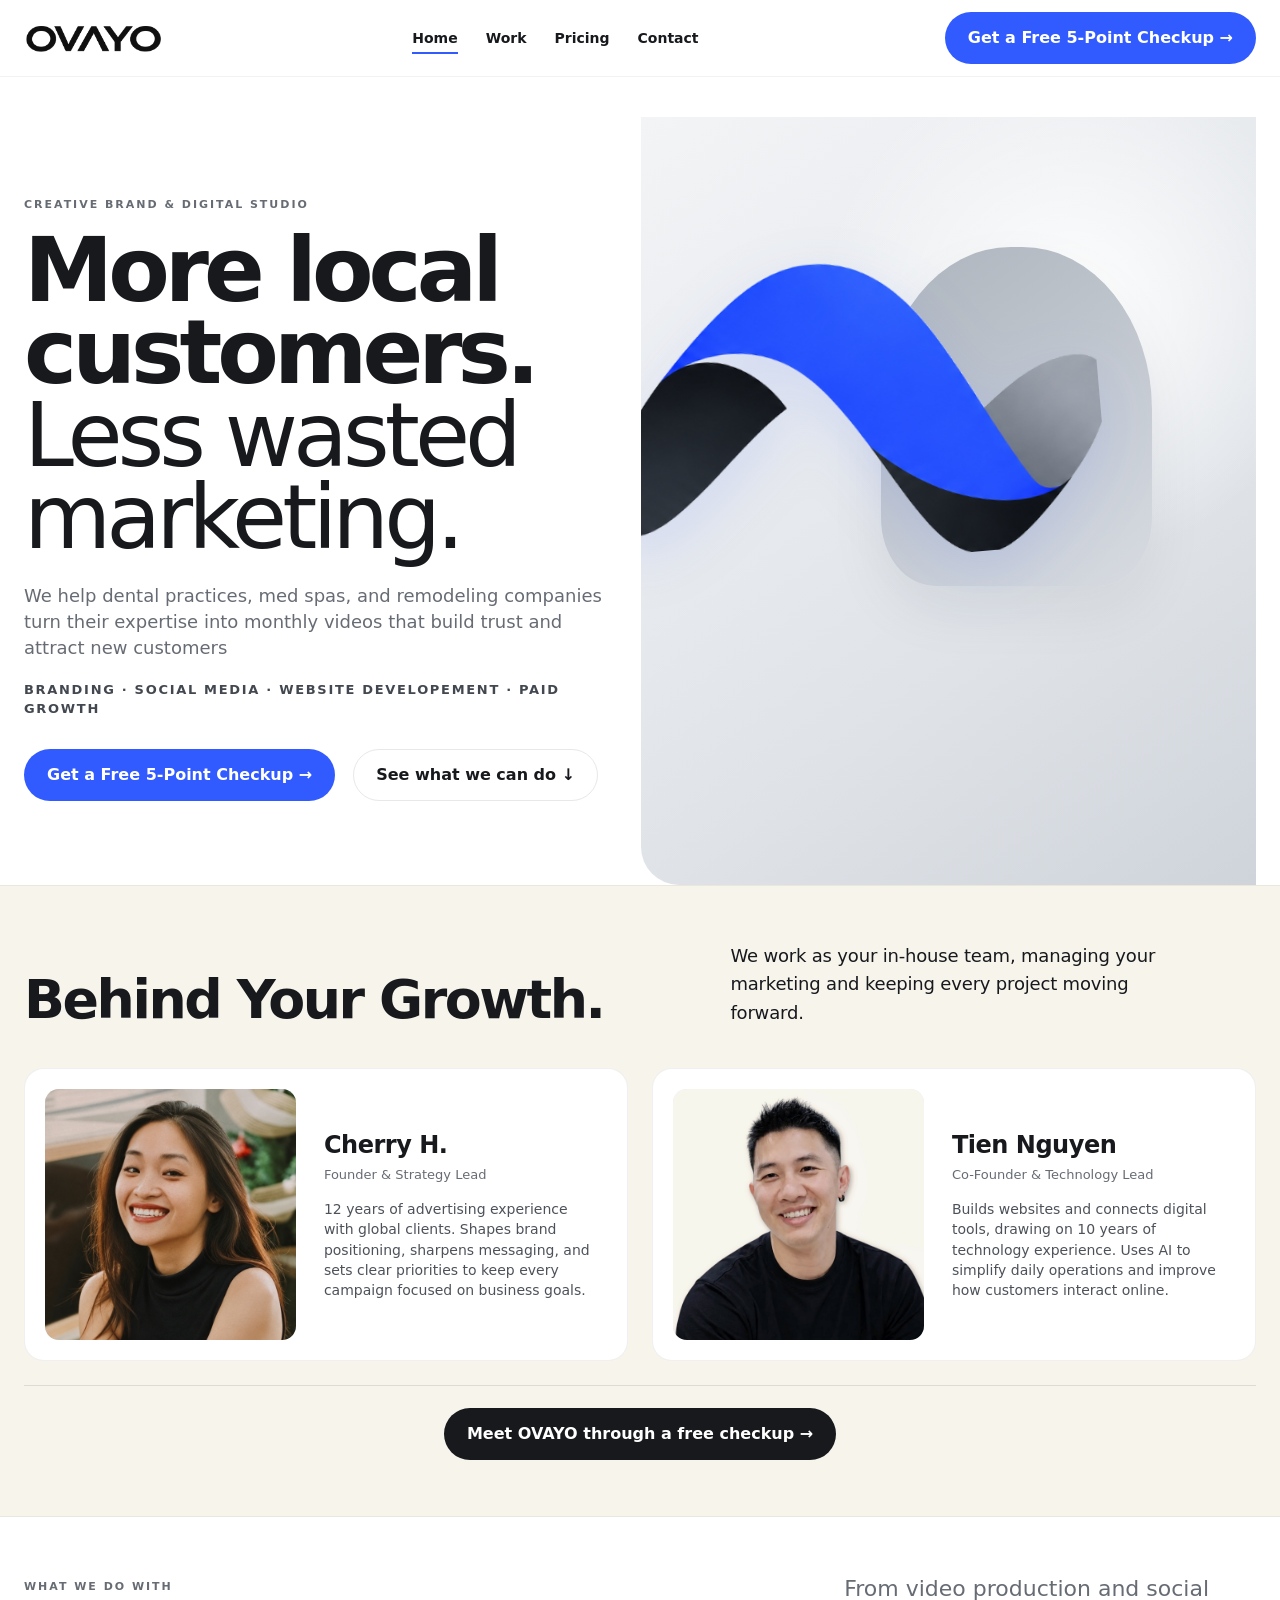
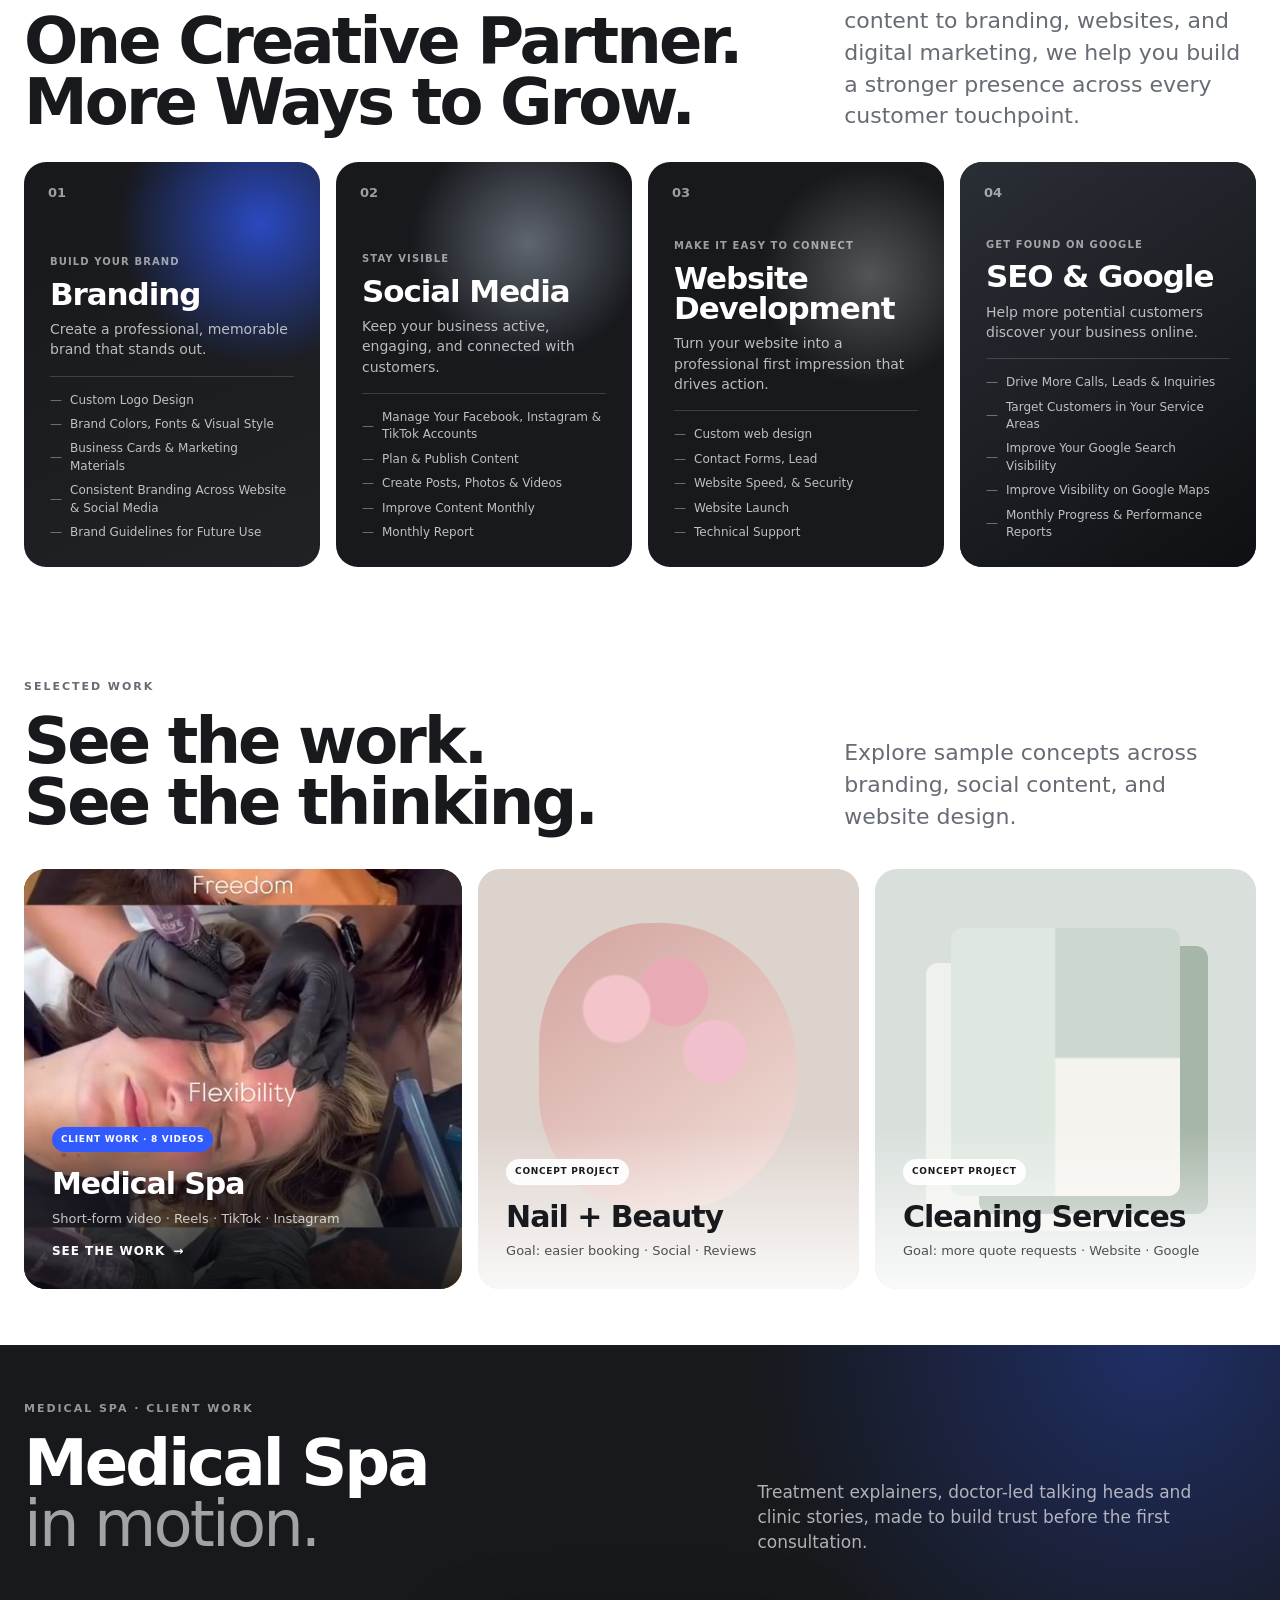
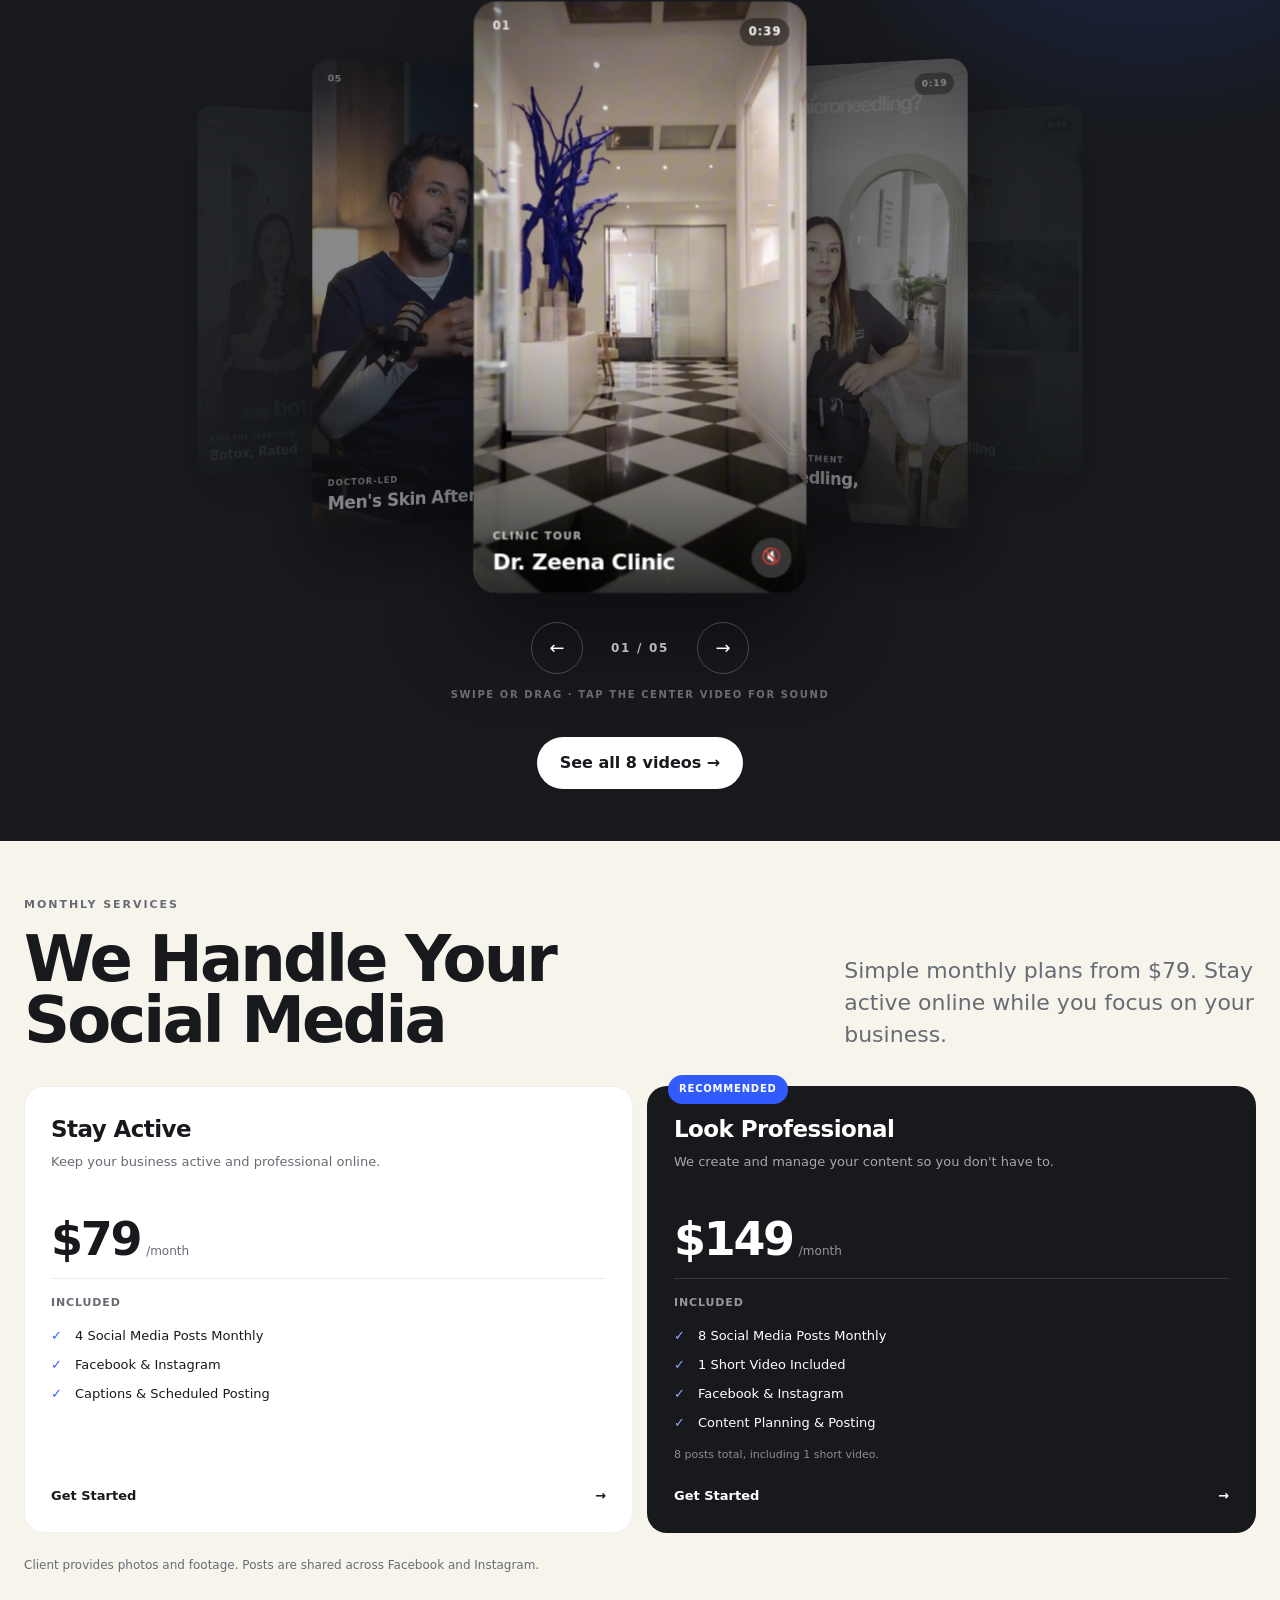
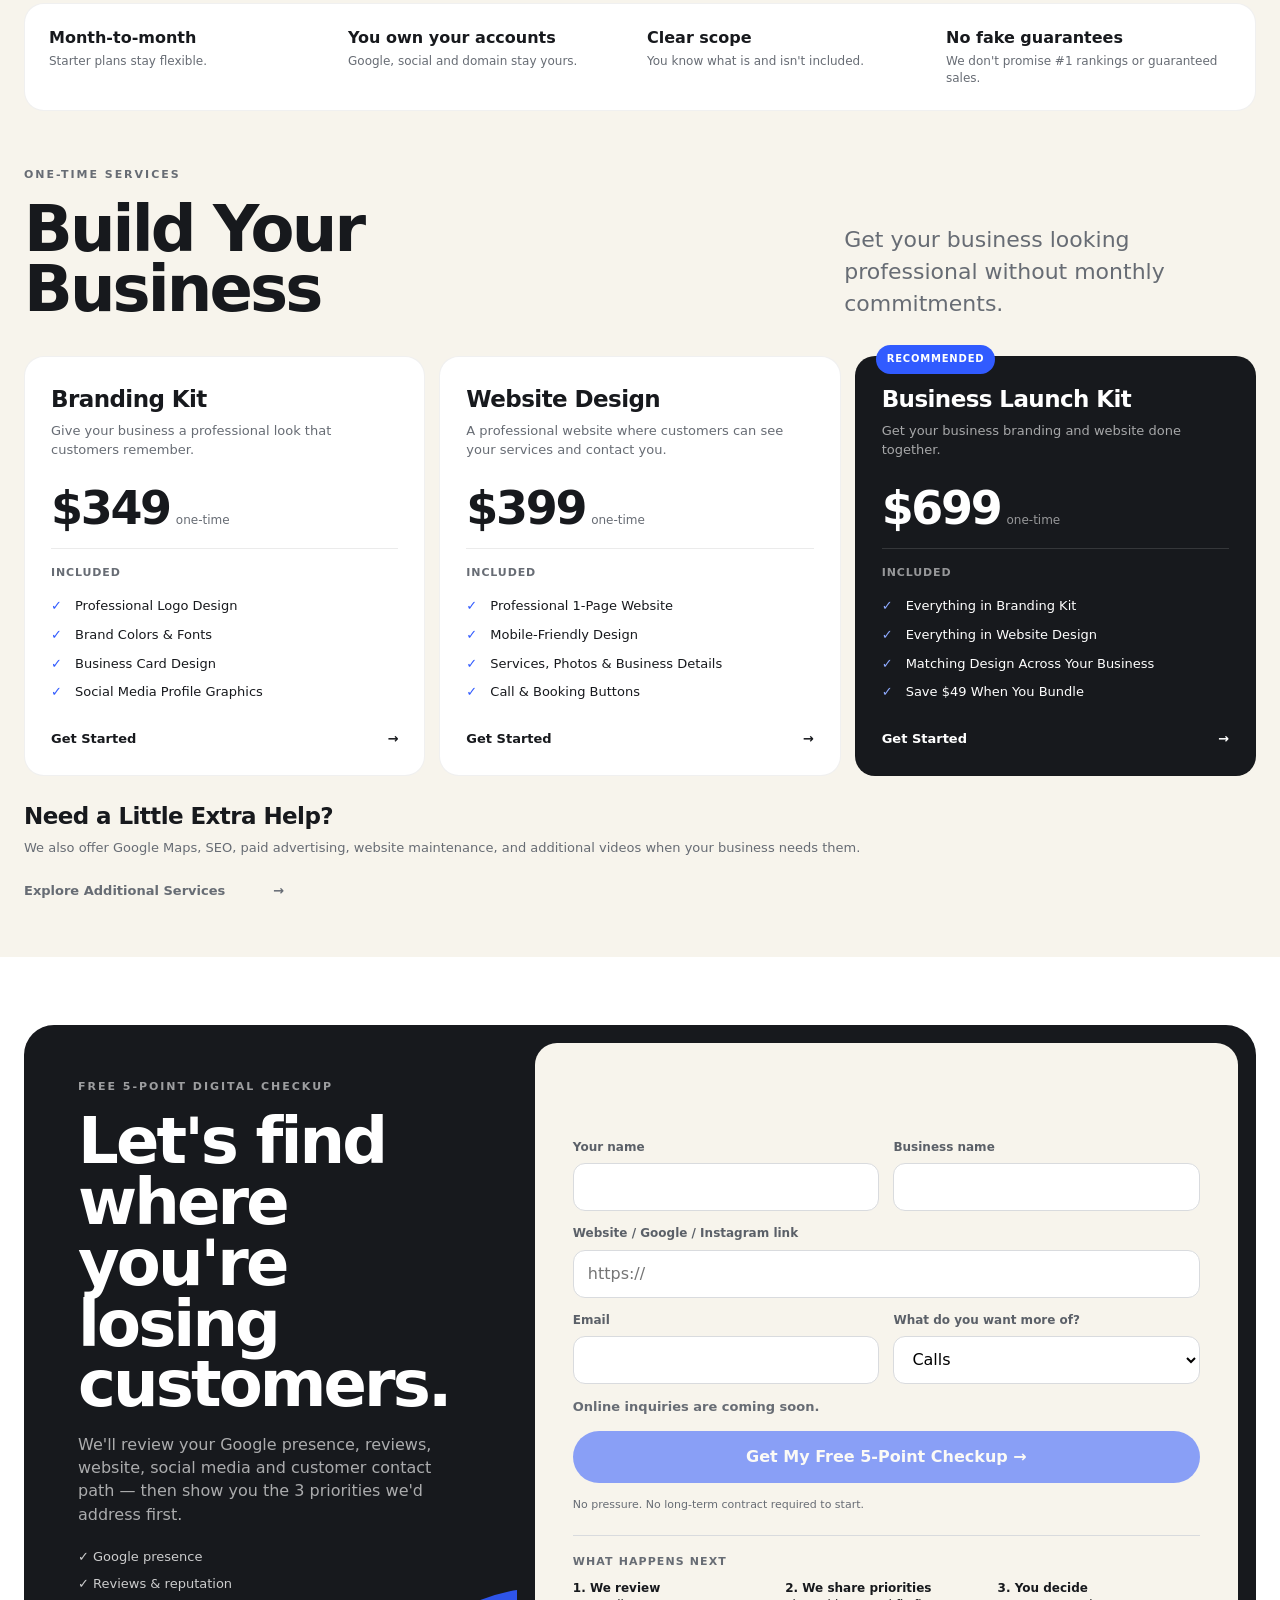
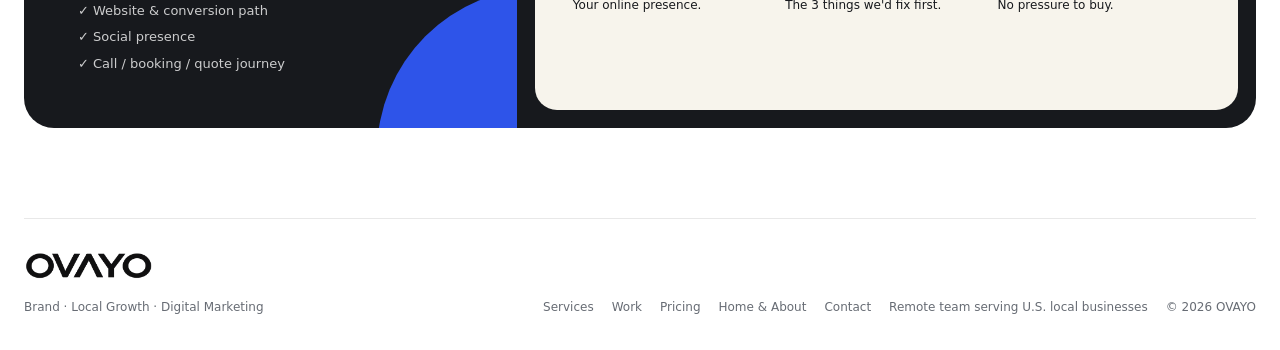
==== index.html @ ab92761c "Add Dr. Zeena Clinic video" ====
<!DOCTYPE html>
<html lang="en">
<head>
  <meta charset="UTF-8" />
  <meta name="viewport" content="width=device-width, initial-scale=1.0" />
  <meta name="description" content="We help dental practices, med spas, and remodeling companies bring their expertise to life through video and social content — supported by branding, websites, and digital marketing that work together." />
  <title>Video Production · Social Content · Branding · Websites</title>
  <link rel="canonical" href="https://ovayostudio.com/" />
  <link rel="stylesheet" href="assets/css/site.css?v=20261124e" />
  <link rel="stylesheet" href="assets/css/medspa-reel.css?v=20261124e" />
  <script src="assets/js/site.js?v=single-page-20261124" defer></script>
  <script src="assets/js/contact.js" defer></script>
  <script src="assets/js/medspa-reel.js?v=20261124e" defer></script>
</head>
<body data-page="home">
  <header class="site-header">
    <div class="container nav">
      <a href="#top" class="brand" aria-label="OVAYO home">
        <img src="assets/brand/ovayo-wordmark.png" alt="OVAYO" />
      </a>

      <nav id="navLinks" class="nav-links">
        <a href="#top" aria-current="page">Home</a>
        <a href="work.html">Work</a>
        <a href="#pricing">Pricing</a>
        <a href="#checkup">Contact</a>
      </nav>

      <a class="btn btn-primary" href="#checkup">Get a Free 5-Point Checkup →</a>

      <button class="menu-btn" id="menuBtn" aria-label="Open menu" aria-expanded="false">
        <span style="font-size:24px;">☰</span>
      </button>
    </div>
  </header>

  <main id="top">
    <section class="hero">
      <div class="container hero-grid">
        <div class="hero-copy">
          <div class="eyebrow">Creative Brand & Digital Studio</div>
          <h1 class="display">
            More local customers.<br>
            <span>Less wasted marketing.</span>
          </h1>

          <p class="hero-sub">
We help dental practices, med spas, and remodeling companies turn their expertise into monthly videos that build trust and attract new customers
          </p>

          <div class="service-line">Branding · Social Media · Website Developement · Paid Growth</div>

          <div class="hero-actions">
            <a class="btn btn-primary" href="#checkup">Get a Free 5-Point Checkup →</a>
            <a class="btn btn-ghost" href="#work">See what we can do ↓</a>
          </div>
        </div>

        <div class="hero-visual">
          <div class="photo-slot">

          </div>
          <img class="hero-ribbon" src="assets/brand/ovayo-ribbon.png" alt="" aria-hidden="true" />
        </div>
      </div>
    </section>

    <section class="section team-highlight" id="team">
      <div class="container">
        <div class="team-intro">
          <div>
            <h2 class="h2">Behind Your Growth.</h2>
          </div>

          <p class="team-statement">
            We work as your in-house team, managing your marketing and keeping every project moving forward.
          </p>
        </div>

        <div class="team-proof">
          <article class="team-card">
            <div class="team-photo team-photo--portrait">
              <img src="assets/team/cherry-h-original.png" alt="Cherry H., founder and strategy lead of OVAYO" width="1254" height="1254" loading="lazy" decoding="async" />
            </div>
            <div class="team-body">
              <div class="team-name">Cherry H.</div>
              <div class="team-role">Founder &amp; Strategy Lead</div>
              <p class="team-value">12 years of advertising experience with global clients. Shapes brand positioning, sharpens messaging, and sets clear priorities to keep every campaign focused on business goals.</p>
            </div>
          </article>

          <article class="team-card">
            <div class="team-photo team-photo--portrait team-photo--tien">
              <img src="assets/team/tien-nguyen-portrait-original.JPG" alt="Tien Nguyen, co-founder and technology lead of OVAYO" width="1216" height="1621" loading="lazy" decoding="async" />
            </div>
            <div class="team-body">
              <div class="team-name">Tien Nguyen</div>
              <div class="team-role">Co-Founder &amp; Technology Lead</div>
              <p class="team-value">Builds websites and connects digital tools, drawing on 10 years of technology experience. Uses AI to simplify daily operations and improve how customers interact online.</p>
            </div>
          </article>

        </div>

        <div class="team-direct">
          <a href="#checkup" class="btn btn-dark">Meet OVAYO through a free checkup →</a>
        </div>
      </div>

</section>

    <section class="section" id="services">
      <div class="container">
        <div class="section-head">
          <div>
            <div class="eyebrow">WHAT WE DO with</div>
            <h2 class="h2">One Creative Partner.<br>More Ways to Grow.</h2>
          </div>
          <p class="lead">
            From video production and social content to branding, websites, and digital marketing, we help you build a stronger presence across every customer touchpoint.
          </p>
        </div>

        <div class="services-grid">
          <article class="service-card">
            <span class="service-number">01</span>
            <div class="service-content">
              <div class="service-kicker">BUILD YOUR BRAND</div>
              <h3>Branding</h3>
              <p>Create a professional, memorable brand that stands out.</p>
              <ul class="service-list">
                <li>Custom Logo Design</li>
                <li>Brand Colors, Fonts & Visual Style</li>
                <li>Business Cards & Marketing Materials</li>
                <li>Consistent Branding Across Website & Social Media</li>
                <li>Brand Guidelines for Future Use</li>
              </ul>
            </div>
          </article>

          <article class="service-card">
            <span class="service-number">02</span>
            <div class="service-content">
              <div class="service-kicker">STAY VISIBLE</div>
              <h3>Social Media</h3>
              <p>Keep your business active, engaging, and connected with customers.</p>
              <ul class="service-list">
                <li>Manage Your Facebook, Instagram & TikTok Accounts</li>
                <li>Plan & Publish Content</li>
                <li>Create Posts, Photos & Videos</li>
                <li>Improve Content Monthly</li>
                <li>Monthly Report</li>
              </ul>
            </div>
          </article>

          <article class="service-card">
            <span class="service-number">03</span>
            <div class="service-content">
              <div class="service-kicker">MAKE IT EASY TO CONNECT</div>
              <h3>Website Development</h3>
              <p>Turn your website into a professional first impression that drives action.</p>
              <ul class="service-list">
                <li>Custom web design</li>
                <li>Contact Forms, Lead</li>
                <li>Website Speed, & Security </li>
                <li>Website Launch</li>
                <li>Technical Support</li>
              </ul>
            </div>
          </article>

          <article class="service-card">
            <span class="service-number">04</span>
            <div class="service-content">
              <div class="service-kicker">GET FOUND ON GOOGLE</div>
              <h3>SEO &amp; Google</h3>
              <p>Help more potential customers discover your business online.</p>
              <ul class="service-list">
                <li>Drive More Calls, Leads & Inquiries</li>
                <li>Target Customers in Your Service Areas</li>
                <li>Improve Your Google Search Visibility</li>
                <li>Improve Visibility on Google Maps</li>
                <li>Monthly Progress & Performance Reports</li>
              </ul>
            </div>
          </article>
        </div>
      </div>
    </section>

    <section class="section" id="work">
      <div class="container">
        <div class="section-head">
          <div>
            <div class="eyebrow">Selected work</div>
            <h2 class="h2">See the work.<br>See the thinking.</h2>
          </div>
          <p class="lead">
            Explore sample concepts across branding, social content, and website design.
          </p>
        </div>

        <div class="work-grid">
          <article class="work-card work-card--video">
            <div class="work-art">
              <video muted loop playsinline preload="none" poster="assets/video/medspa/ash-course-snapshot.jpg" data-src="assets/video/medspa/ash-course-snapshot.mp4" data-autoplay aria-hidden="true"></video>
            </div>
            <div class="work-overlay">
              <span class="concept">Client work · 8 videos</span>
              <div class="work-title">Medical Spa</div>
              <div class="work-meta">Short-form video · Reels · TikTok · Instagram</div>
              <div class="work-cta">See the work <span aria-hidden="true">→</span></div>
            </div>
            <a class="work-card-link" href="work.html#medical-spa" aria-label="See the Medical Spa video work"></a>
          </article>

          <article class="work-card">
            <div class="work-art"></div>
            <div class="work-overlay">
              <span class="concept">Concept project</span>
              <div class="work-title">Nail + Beauty</div>
              <div class="work-meta">Goal: easier booking · Social · Reviews</div>
            </div>
            <a class="work-card-link" href="work.html#concepts" aria-label="See concept projects"></a>
          </article>

          <article class="work-card">
            <div class="work-art"></div>
            <div class="work-overlay">
              <span class="concept">Concept project</span>
              <div class="work-title">Cleaning Services</div>
              <div class="work-meta">Goal: more quote requests · Website · Google</div>
            </div>
            <a class="work-card-link" href="work.html#concepts" aria-label="See concept projects"></a>
          </article>
        </div>
      </div>
    </section>

    <section class="reel" id="medspa-reel" aria-labelledby="medspa-reel-heading">
      <div class="container">
        <div class="reel-head">
          <div>
            <div class="eyebrow">Medical Spa · Client work</div>
            <h2 class="h2" id="medspa-reel-heading">Medical Spa<span>in motion.</span></h2>
          </div>
          <p>Treatment explainers, doctor-led talking heads and clinic stories, made to build trust before the first consultation.</p>
        </div>
        <div class="carousel3d" tabindex="0" role="region" aria-roledescription="carousel" aria-label="Medical Spa video highlights">
          <div class="c3d-stage">
            <article class="c3d-card" aria-roledescription="slide" aria-label="1 of 5: Dr. Zeena Clinic">
              <video muted loop playsinline preload="none" poster="assets/video/medspa/dr-zeena-clinic.jpg" data-src="assets/video/medspa/dr-zeena-clinic.mp4"></video>
              <span class="c3d-num">01</span>
              <span class="c3d-time">0:39</span>
              <div class="c3d-meta">
                <div class="c3d-kicker">Clinic tour</div>
                <div class="c3d-title">Dr. Zeena Clinic</div>
              </div>
              <button class="c3d-sound" type="button" aria-label="Turn sound on" tabindex="-1">🔇</button>
              <span class="c3d-shade" aria-hidden="true"></span>
            </article>
            <article class="c3d-card" aria-roledescription="slide" aria-label="2 of 5: Microneedling, Rated">
              <video muted loop playsinline preload="none" poster="assets/video/medspa/derma-clinic-1.jpg" data-src="assets/video/medspa/derma-clinic-1.mp4"></video>
              <span class="c3d-num">02</span>
              <span class="c3d-time">0:19</span>
              <div class="c3d-meta">
                <div class="c3d-kicker">Rate the treatment</div>
                <div class="c3d-title">Microneedling, Rated</div>
              </div>
              <button class="c3d-sound" type="button" aria-label="Turn sound on" tabindex="-1">🔇</button>
              <span class="c3d-shade" aria-hidden="true"></span>
            </article>
            <article class="c3d-card" aria-roledescription="slide" aria-label="3 of 5: Microneedling">
              <video muted loop playsinline preload="none" poster="assets/video/medspa/newhall-microneedling.jpg" data-src="assets/video/medspa/newhall-microneedling.mp4"></video>
              <span class="c3d-num">03</span>
              <span class="c3d-time">0:30</span>
              <div class="c3d-meta">
                <div class="c3d-kicker">Clinic promo</div>
                <div class="c3d-title">Microneedling</div>
              </div>
              <button class="c3d-sound" type="button" aria-label="Turn sound on" tabindex="-1">🔇</button>
              <span class="c3d-shade" aria-hidden="true"></span>
            </article>
            <article class="c3d-card" aria-roledescription="slide" aria-label="4 of 5: Botox, Rated">
              <video muted loop playsinline preload="none" poster="assets/video/medspa/derma-clinic-rate-out-of-10.jpg" data-src="assets/video/medspa/derma-clinic-rate-out-of-10.mp4"></video>
              <span class="c3d-num">04</span>
              <span class="c3d-time">0:10</span>
              <div class="c3d-meta">
                <div class="c3d-kicker">Rate the treatment</div>
                <div class="c3d-title">Botox, Rated</div>
              </div>
              <button class="c3d-sound" type="button" aria-label="Turn sound on" tabindex="-1">🔇</button>
              <span class="c3d-shade" aria-hidden="true"></span>
            </article>
            <article class="c3d-card" aria-roledescription="slide" aria-label="5 of 5: Men&#x27;s Skin After 30">
              <video muted loop playsinline preload="none" poster="assets/video/medspa/bik-asian-man-over-30.jpg" data-src="assets/video/medspa/bik-asian-man-over-30.mp4"></video>
              <span class="c3d-num">05</span>
              <span class="c3d-time">1:16</span>
              <div class="c3d-meta">
                <div class="c3d-kicker">Doctor-led</div>
                <div class="c3d-title">Men&#x27;s Skin After 30</div>
              </div>
              <button class="c3d-sound" type="button" aria-label="Turn sound on" tabindex="-1">🔇</button>
              <span class="c3d-shade" aria-hidden="true"></span>
            </article>
          </div>
          <div class="c3d-controls">
            <button class="c3d-btn c3d-prev" type="button" aria-label="Previous video">←</button>
            <span class="c3d-count" aria-live="polite">01 / 05</span>
            <button class="c3d-btn c3d-next" type="button" aria-label="Next video">→</button>
          </div>
          <div class="c3d-hint">Swipe or drag · Tap the center video for sound</div>
        </div>
        <div class="reel-foot">
          <a class="btn btn-light" href="work.html#medical-spa">See all 8 videos →</a>
        </div>
      </div>
    </section>

    <section class="section pricing" id="pricing" aria-labelledby="pricing-heading">
      <div class="container">
        <div class="section-head">
          <div>
            <div class="eyebrow">Monthly services</div>
            <h2 class="h2" id="pricing-heading">We Handle Your<br>Social Media</h2>
          </div>
          <p class="lead">Simple monthly plans from $79. Stay active online while you focus on your business.</p>
        </div>
        <div class="pricing-grid pricing-grid--social">
          <article class="price-card">

            <div class="package-name">Stay Active</div>
            <div class="package-outcome">Keep your business active and professional online.</div>
            <div class="price"><strong>$79</strong><small>/month</small></div>
            <div class="best-for">Included</div>
            <ul class="package-list">
              <li>4 Social Media Posts Monthly</li>
              <li>Facebook &amp; Instagram</li>
              <li>Captions &amp; Scheduled Posting</li>
            </ul>

            <a class="package-link" href="#checkup">Get Started <span aria-hidden="true">→</span></a>
          </article>
          <article class="price-card featured">
            <span class="badge">RECOMMENDED</span>
            <div class="package-name">Look Professional</div>
            <div class="package-outcome">We create and manage your content so you don&#x27;t have to.</div>
            <div class="price"><strong>$149</strong><small>/month</small></div>
            <div class="best-for">Included</div>
            <ul class="package-list">
              <li>8 Social Media Posts Monthly</li>
              <li>1 Short Video Included</li>
              <li>Facebook &amp; Instagram</li>
              <li>Content Planning &amp; Posting</li>
            </ul>
            <p class="package-note">8 posts total, including 1 short video.</p>
            <a class="package-link" href="#checkup">Get Started <span aria-hidden="true">→</span></a>
          </article>
        </div>
        <p class="pricing-footnote">Client provides photos and footage. Posts are shared across Facebook and Instagram.</p>
        <div class="trust-strip">
          <div><strong>Month-to-month</strong><span>Starter plans stay flexible.</span></div>
          <div><strong>You own your accounts</strong><span>Google, social and domain stay yours.</span></div>
          <div><strong>Clear scope</strong><span>You know what is and isn't included.</span></div>
          <div><strong>No fake guarantees</strong><span>We don't promise #1 rankings or guaranteed sales.</span></div>
        </div>
      </div>
    </section>

    <section class="section pricing" id="one-time-pricing" aria-labelledby="one-time-pricing-heading">
      <div class="container">
        <div class="section-head">
          <div>
            <div class="eyebrow">One-time services</div>
            <h2 class="h2" id="one-time-pricing-heading">Build Your<br>Business</h2>
          </div>
          <p class="lead">Get your business looking professional without monthly commitments.</p>
        </div>
        <div class="pricing-grid pricing-grid--projects">
          <article class="price-card">

            <div class="package-name">Branding Kit</div>
            <div class="package-outcome">Give your business a professional look that customers remember.</div>
            <div class="price"><strong>$349</strong><small>one-time</small></div>
            <div class="best-for">Included</div>
            <ul class="package-list">
              <li>Professional Logo Design</li>
              <li>Brand Colors &amp; Fonts</li>
              <li>Business Card Design</li>
              <li>Social Media Profile Graphics</li>
            </ul>

            <a class="package-link" href="#checkup">Get Started <span aria-hidden="true">→</span></a>
          </article>
          <article class="price-card">

            <div class="package-name">Website Design</div>
            <div class="package-outcome">A professional website where customers can see your services and contact you.</div>
            <div class="price"><strong>$399</strong><small>one-time</small></div>
            <div class="best-for">Included</div>
            <ul class="package-list">
              <li>Professional 1-Page Website</li>
              <li>Mobile-Friendly Design</li>
              <li>Services, Photos &amp; Business Details</li>
              <li>Call &amp; Booking Buttons</li>
            </ul>

            <a class="package-link" href="#checkup">Get Started <span aria-hidden="true">→</span></a>
          </article>
          <article class="price-card featured">
            <span class="badge">RECOMMENDED</span>
            <div class="package-name">Business Launch Kit</div>
            <div class="package-outcome">Get your business branding and website done together.</div>
            <div class="price"><strong>$699</strong><small>one-time</small></div>
            <div class="best-for">Included</div>
            <ul class="package-list">
              <li>Everything in Branding Kit</li>
              <li>Everything in Website Design</li>
              <li>Matching Design Across Your Business</li>
              <li>Save $49 When You Bundle</li>
            </ul>

            <a class="package-link" href="#checkup">Get Started <span aria-hidden="true">→</span></a>
          </article>
        </div>
        <div class="pricing-footnote" id="additional-services">
          <h3 class="package-name">Need a Little Extra Help?</h3>
          <p class="package-outcome">We also offer Google Maps, SEO, paid advertising, website maintenance, and additional videos when your business needs them.</p>
          <a class="package-link" href="#services">Explore Additional Services <span aria-hidden="true">→</span></a>
        </div>
      </div>
    </section>


    <section class="section-tight" id="checkup">
      <div class="checkup">
        <div class="checkup-copy">
          <div class="eyebrow" style="color:rgba(255,255,255,.58);">Free 5-point digital checkup</div>
          <h2 class="h2">Let's find where you're losing customers.</h2>
          <p>
            We'll review your Google presence, reviews, website, social media and customer contact path — then show you the 3 priorities we'd address first.
          </p>

          <div style="display:grid;gap:8px;margin-top:22px;font-size:13px;color:rgba(255,255,255,.78);">
            <span>✓ Google presence</span>
            <span>✓ Reviews & reputation</span>
            <span>✓ Website & conversion path</span>
            <span>✓ Social presence</span>
            <span>✓ Call / booking / quote journey</span>
          </div>
        </div>

        <div class="checkup-form-wrap">
          <form class="lead-form" id="leadForm" data-endpoint="" aria-describedby="formStatus">
            <div class="field">
              <label for="name">Your name</label>
              <input id="name" name="name" autocomplete="name" required />
            </div>

            <div class="field">
              <label for="business">Business name</label>
              <input id="business" name="business" required />
            </div>

            <div class="field full">
              <label for="link">Website / Google / Instagram link</label>
              <input id="link" name="link" type="url" placeholder="https://" required />
            </div>

            <div class="field">
              <label for="email">Email</label>
              <input id="email" name="email" type="email" autocomplete="email" required />
            </div>

            <div class="field">
              <label for="goal">What do you want more of?</label>
              <select id="goal" name="goal">
                <option>Calls</option>
                <option>Bookings</option>
                <option>Walk-ins</option>
                <option>Quote requests</option>
                <option>Not sure</option>
              </select>
            </div>

            <p class="form-status is-notice" id="formStatus" role="status" aria-live="polite">Online inquiries are coming soon.</p>

            <div class="field full">
              <button class="btn btn-primary" type="submit" disabled style="justify-content:center;">
                Get My Free 5-Point Checkup →
              </button>
            </div>

            <p class="form-note">No pressure. No long-term contract required to start.</p>

            <div style="grid-column:1/-1;margin-top:8px;padding-top:18px;border-top:1px solid #D9DBDE;">
              <div style="font-size:11px;font-weight:800;letter-spacing:.1em;text-transform:uppercase;color:#676C74;margin-bottom:10px;">What happens next</div>
              <div style="display:grid;grid-template-columns:repeat(3,1fr);gap:10px;font-size:12px;">
                <div><strong>1. We review</strong><br><span class="muted">Your online presence.</span></div>
                <div><strong>2. We share priorities</strong><br><span class="muted">The 3 things we'd fix first.</span></div>
                <div><strong>3. You decide</strong><br><span class="muted">No pressure to buy.</span></div>
              </div>
            </div>

          </form>
        </div>
      </div>
    </section>
  </main>

  <footer>
    <div class="container footer-grid">
      <div>
        <img src="assets/brand/ovayo-wordmark.png" alt="OVAYO" class="footer-brand" />
        <p class="footer-small">Brand · Local Growth · Digital Marketing</p>
      </div>

      <div class="footer-links">
        <a href="#services">Services</a>
        <a href="work.html">Work</a>
        <a href="#pricing">Pricing</a>
        <a href="#team">Home &amp; About</a>
        <a href="#checkup">Contact</a>
        <span>Remote team serving U.S. local businesses</span>
        <span>© 2026 OVAYO</span>
      </div>
    </div>
  </footer>
</body>
</html>
---- assets/css/site.css ----
:root {
      --ink: #17191D;
      --blue: #315BFF;
      --gray: #8C95A3;
      --offwhite: #F7F4EC;
      --white: #FFFFFF;
      --muted: #676C74;
      --line: #E8E8E8;
      --soft: #F4F5F7;
      --radius: 22px;
      --container: 1240px;
      --shadow: 0 16px 50px rgba(23,25,29,.08);
    }

    * {
      box-sizing: border-box;
      margin: 0;
      padding: 0;
    }

    html {
      scroll-behavior: smooth;
    }

    body {
      font-family: Inter, ui-sans-serif, system-ui, -apple-system, BlinkMacSystemFont, "Segoe UI", sans-serif;
      color: var(--ink);
      background: var(--white);
      line-height: 1.45;
      -webkit-font-smoothing: antialiased;
    }

    img {
      max-width: 100%;
      display: block;
    }

    a {
      text-decoration: none;
      color: inherit;
    }

    button, input, select {
      font: inherit;
    }

    .container {
      width: min(calc(100% - 48px), var(--container));
      margin: 0 auto;
    }

    .section {
      padding: 56px 0;
    }

    .section-tight {
      padding: 36px 0;
    }

    .eyebrow {
      font-size: 11px;
      font-weight: 800;
      letter-spacing: .18em;
      text-transform: uppercase;
      color: var(--muted);
      margin-bottom: 16px;
    }

    .display {
      font-size: clamp(56px, 7vw, 102px);
      line-height: .92;
      letter-spacing: -.055em;
      font-weight: 800;
    }

    .h2 {
      font-size: clamp(38px, 5vw, 68px);
      line-height: .95;
      letter-spacing: -.045em;
      font-weight: 800;
    }

    .h3 {
      font-size: clamp(26px, 3vw, 42px);
      line-height: 1;
      letter-spacing: -.035em;
      font-weight: 760;
    }

    .lead {
      font-size: clamp(18px, 2vw, 22px);
      color: var(--muted);
      max-width: 670px;
    }

    .btn {
      display: inline-flex;
      align-items: center;
      gap: 12px;
      min-height: 52px;
      padding: 0 22px;
      border-radius: 999px;
      font-weight: 760;
      border: 1px solid transparent;
      cursor: pointer;
      transition: transform .2s ease, background .2s ease;
    }

    .btn:hover {
      transform: translateY(-2px);
    }

    .btn-primary {
      background: var(--blue);
      color: var(--white);
    }

    .btn-dark {
      background: var(--ink);
      color: var(--white);
    }

    .btn-ghost {
      border-color: var(--line);
      background: var(--white);
    }

    /* HEADER */
    .site-header {
      position: sticky;
      top: 0;
      z-index: 50;
      background: rgba(255,255,255,.92);
      backdrop-filter: blur(14px);
      border-bottom: 1px solid rgba(0,0,0,.05);
    }

    .nav {
      height: 76px;
      display: flex;
      align-items: center;
      justify-content: space-between;
      gap: 28px;
    }

    .brand {
      width: 142px;
      flex: 0 0 auto;
    }

    .nav-links {
      display: flex;
      align-items: center;
      gap: 28px;
      font-size: 14px;
      font-weight: 650;
    }

    .nav-links a {
      position: relative;
    }

    .nav-links a::after {
      content: "";
      position: absolute;
      left: 0;
      right: 100%;
      bottom: -6px;
      height: 2px;
      background: var(--blue);
      transition: right .2s ease;
    }

    .nav-links a:hover::after {
      right: 0;
    }

    .menu-btn {
      display: none;
      background: none;
      border: 0;
      width: 42px;
      height: 42px;
      cursor: pointer;
    }

    /* HERO */
    .hero {
      padding: 40px 0 0;
      overflow: hidden;
    }

    .hero-grid {
      min-height: 690px;
      display: grid;
      grid-template-columns: 1fr 1.05fr;
      gap: 32px;
      align-items: stretch;
    }

    .hero-copy {
      padding: 80px 0 84px;
      display: flex;
      flex-direction: column;
      justify-content: center;
      position: relative;
      z-index: 2;
    }

    .hero-copy .display span {
      font-weight: 430;
    }

    .hero-sub {
      font-size: 18px;
      color: var(--muted);
      max-width: 610px;
      margin-top: 24px;
    }

    .service-line {
      margin-top: 20px;
      font-size: 13px;
      text-transform: uppercase;
      letter-spacing: .13em;
      font-weight: 760;
      color: #434850;
    }

    .hero-actions {
      display: flex;
      gap: 18px;
      margin-top: 30px;
      flex-wrap: wrap;
    }

    .hero-visual {
      position: relative;
      min-height: 690px;
      border-radius: 0 0 0 38px;
      overflow: hidden;
      background:
        radial-gradient(circle at 70% 25%, rgba(255,255,255,.98), transparent 35%),
        linear-gradient(145deg, #f3f4f6, #dfe3e8 65%, #cfd4da);
    }

    .hero-ribbon {
      position: absolute;
      width: 88%;
      left: -10%;
      top: 16%;
      transform: rotate(-5deg);
      z-index: 2;
      filter: drop-shadow(0 20px 30px rgba(49,91,255,.13));
    }

    .photo-slot {
      position: absolute;
      inset: 0;
      display: flex;
      align-items: flex-end;
      justify-content: center;
      padding: 34px;
      color: var(--muted);
      font-weight: 650;
      text-align: center;
    }

    .photo-slot::before {
      content: "";
      position: absolute;
      width: 44%;
      aspect-ratio: 1 / 1.25;
      top: 17%;
      right: 17%;
      border-radius: 48% 48% 20% 20%;
      background: linear-gradient(145deg, #adb4bd, #d7dbe1);
      box-shadow: 0 25px 60px rgba(0,0,0,.06);
    }

    .photo-slot span {
      position: relative;
      z-index: 3;
      background: rgba(255,255,255,.86);
      border: 1px solid rgba(0,0,0,.06);
      border-radius: 999px;
      padding: 10px 14px;
      font-size: 12px;
    }

    /* TEAM - ENHANCED */
    .team-highlight {
      background: var(--offwhite);
      border-top: 1px solid #ebe7df;
      border-bottom: 1px solid #ebe7df;
    }

    .team-intro {
      display: grid;
      grid-template-columns: 1.1fr .9fr;
      gap: 64px;
      align-items: end;
      margin-bottom: 40px;
    }

    .team-statement {
      font-size: 18px;
      line-height: 1.6;
      letter-spacing: -.01em;
      font-weight: 450;
      max-width: 460px;
    }

    .team-intro .h2 {
      font-size: clamp(38px, 4.2vw, 56px);
      line-height: 1.02;
    }

    .team-proof {
      display: grid;
      grid-template-columns: repeat(2, minmax(0, 1fr));
      gap: 24px;
    }

    .team-card {
      display: grid;
      grid-template-columns: minmax(0, .9fr) minmax(0, 1.1fr);
      align-items: center;
      background: var(--white);
      border-radius: 20px;
      overflow: hidden;
      border: 1px solid rgba(0,0,0,.06);
      min-width: 0;
    }

    .team-photo {
      aspect-ratio: 1;
      width: calc(100% - 20px);
      max-width: 320px;
      margin: 20px 0 20px 20px;
      border-radius: 14px;
      overflow: hidden;
      justify-self: center;
      background:
        radial-gradient(circle at 50% 35%, #eceff3 0 20%, transparent 21%),
        linear-gradient(145deg, #e8eaed, #ccd2d9);
      display: flex;
      align-items: center;
      justify-content: center;
      color: #777d85;
      font-size: 12px;
      font-weight: 700;
      text-align: center;
      padding: 18px;
    }

    .team-photo--portrait {
      padding: 0;
      background: #e8eaed;
    }

    .team-photo--portrait img {
      width: 100%;
      height: 100%;
      object-fit: contain;
      object-position: center;
    }

    .team-photo--tien img {
      object-fit: cover;
      object-position: center 75%;
    }

    .team-body {
      padding: 32px 28px;
    }

    .team-name {
      font-size: 24px;
      font-weight: 800;
      letter-spacing: -.02em;
    }

    .team-role {
      font-size: 13px;
      color: var(--muted);
      margin-top: 3px;
    }

    .team-value {
      margin-top: 14px;
      font-size: 14px;
      color: #4d525a;
    }

    .team-direct {
      margin-top: 24px;
      border-top: 1px solid #dedbd3;
      padding-top: 22px;
      display: flex;
      justify-content: center;
      gap: 24px;
      align-items: center;
      font-weight: 720;
    }

    /* SERVICES */
    .section-head {
      display: grid;
      grid-template-columns: 1.2fr .65fr;
      gap: 60px;
      align-items: end;
      margin-bottom: 30px;
    }

    .services-grid {
      display: grid;
      grid-template-columns: repeat(4, 1fr);
      gap: 16px;
    }

    .service-card {
      min-height: 405px;
      border-radius: var(--radius);
      padding: 66px 26px 26px;
      position: relative;
      overflow: hidden;
      background: var(--ink);
      color: var(--white);
      display: flex;
      flex-direction: column;
      justify-content: flex-end;
      transition: transform .25s ease;
    }

    .service-card:hover {
      transform: translateY(-4px);
    }

    .service-card::before {
      content: "";
      position: absolute;
      inset: 0;
      background:
        radial-gradient(circle at 80% 15%, rgba(49,91,255,.72), transparent 34%),
        linear-gradient(155deg, transparent 10%, rgba(255,255,255,.04));
    }

    .service-card:nth-child(2)::before {
      background: radial-gradient(circle at 65% 20%, rgba(140,149,163,.62), transparent 31%);
    }

    .service-card:nth-child(3)::before {
      background: radial-gradient(circle at 75% 28%, rgba(255,255,255,.26), transparent 30%);
    }

    .service-card:nth-child(4)::before {
      background: linear-gradient(145deg, #2a2e35, #0e1013);
    }

    .service-number {
      position: absolute;
      top: 22px;
      left: 24px;
      font-size: 13px;
      font-weight: 800;
      color: rgba(255,255,255,.58);
    }

    .service-content {
      position: relative;
      z-index: 2;
    }

    .service-card h3 {
      font-size: 31px;
      line-height: .98;
      letter-spacing: -.035em;
    }

    .service-card p {
      color: rgba(255,255,255,.7);
      margin-top: 10px;
      font-size: 14px;
      max-width: 250px;
    }

    /* PRICING - ENHANCED */
    .pricing {
      background: var(--offwhite);
    }

    .pricing + .pricing {
      padding-top: 0;
    }

    #one-time-pricing {
      scroll-margin-top: 100px;
    }

    .pricing-grid {
      display: grid;
      grid-template-columns: repeat(4, 1fr);
      gap: 14px;
      margin-top: 36px;
      align-items: stretch;
    }

    .pricing-grid--social {
      grid-template-columns: repeat(2, minmax(0, 1fr));
    }

    .pricing-grid--projects {
      grid-template-columns: repeat(3, minmax(0, 1fr));
    }

    .price-card {
      background: var(--white);
      border: 1px solid rgba(0,0,0,.06);
      border-radius: 20px;
      padding: 26px;
      min-height: 420px;
      display: flex;
      flex-direction: column;
      position: relative;
    }

    .price-card.featured {
      background: var(--ink);
      color: var(--white);
    }

    .badge {
      position: absolute;
      top: -12px;
      left: 20px;
      background: var(--blue);
      color: var(--white);
      padding: 7px 11px;
      border-radius: 999px;
      font-size: 10px;
      font-weight: 800;
      letter-spacing: .08em;
      text-transform: uppercase;
    }

    .package-name {
      font-size: 23px;
      font-weight: 790;
      letter-spacing: -.025em;
    }

    .package-outcome {
      font-size: 13px;
      color: var(--muted);
      margin-top: 6px;
      min-height: 44px;
    }

    .featured .package-outcome {
      color: rgba(255,255,255,.62);
    }

    .price {
      display: flex;
      align-items: baseline;
      gap: 6px;
      margin-top: 22px;
    }

    .price strong {
      font-size: 46px;
      line-height: .9;
      letter-spacing: -.05em;
    }

    .price small {
      font-size: 12px;
      color: var(--muted);
    }

    .featured .price small {
      color: rgba(255,255,255,.55);
    }

    .best-for {
      margin-top: 18px;
      padding-top: 16px;
      border-top: 1px solid rgba(0,0,0,.08);
      font-size: 11px;
      color: var(--muted);
      text-transform: uppercase;
      letter-spacing: .08em;
      font-weight: 800;
    }

    .featured .best-for {
      border-color: rgba(255,255,255,.13);
      color: rgba(255,255,255,.55);
    }

    .package-list {
      list-style: none;
      display: grid;
      gap: 10px;
      margin-top: 16px;
      font-size: 13px;
    }

    .package-list li {
      display: grid;
      grid-template-columns: 16px 1fr;
      gap: 8px;
      align-items: start;
    }

    .package-list li::before {
      content: "✓";
      color: var(--blue);
      font-weight: 900;
    }

    .featured .package-list li::before {
      color: #8EAAFF;
    }

    .package-note {
      margin-top: 15px;
      font-size: 11px;
      color: var(--muted);
    }

    .featured .package-note {
      color: rgba(255,255,255,.5);
    }

    .package-link {
      margin-top: auto;
      display: flex;
      justify-content: space-between;
      align-items: center;
      padding-top: 24px;
      font-size: 13px;
      font-weight: 760;
    }

    .pricing-footnote {
      margin-top: 24px;
      font-size: 12px;
      color: var(--muted);
    }

    .pricing-footnote .package-name {
      color: var(--ink);
    }

    #additional-services .package-outcome {
      min-height: 0;
    }

    #additional-services .package-link {
      max-width: 260px;
    }


    .service-list {
      list-style: none;
      display: grid;
      gap: 7px;
      margin-top: 16px;
      padding-top: 15px;
      border-top: 1px solid rgba(255,255,255,.16);
      color: rgba(255,255,255,.72);
      font-size: 12px;
    }

    .service-list li {
      display: flex;
      align-items: center;
      gap: 8px;
    }

    .service-list li::before {
      content: "—";
      color: rgba(255,255,255,.42);
    }

    .service-kicker {
      margin-bottom: 9px;
      color: rgba(255,255,255,.58);
      font-size: 10px;
      font-weight: 800;
      letter-spacing: .11em;
      text-transform: uppercase;
    }

    /* WORK */
    .work-grid {
      display: grid;
      grid-template-columns: 1.15fr 1fr 1fr;
      gap: 16px;
      margin-top: 36px;
    }

    .work-card {
      position: relative;
      min-height: 420px;
      border-radius: var(--radius);
      overflow: hidden;
      background: #1c1f23;
      color: var(--white);
      display: flex;
      align-items: flex-end;
    }

    .work-card:nth-child(2) {
      background: #DDD3CD;
      color: var(--ink);
    }

    .work-card:nth-child(3) {
      background: #D9E0DC;
      color: var(--ink);
    }

    .work-art {
      position: absolute;
      inset: 0;
      overflow: hidden;
    }

    .work-art::before,
    .work-art::after {
      content: "";
      position: absolute;
      border-radius: 999px;
    }

    .work-card:nth-child(1) .work-art::before {
      width: 70%;
      height: 28%;
      left: 16%;
      top: 35%;
      background: linear-gradient(180deg, #222, #060708);
      border-radius: 45% 52% 35% 40%;
      box-shadow: inset 0 0 0 2px rgba(255,255,255,.08), 0 25px 45px rgba(0,0,0,.25);
    }

    .work-card:nth-child(1) .work-art::after {
      width: 18%;
      height: 18%;
      left: 57%;
      top: 50%;
      border: 10px solid #111;
      background: #333;
    }

    .work-card:nth-child(2) .work-art::before {
      width: 68%;
      height: 68%;
      left: 16%;
      top: 13%;
      background:
        radial-gradient(circle at 30% 30%, #f3c5cb 0 12%, transparent 13%),
        radial-gradient(circle at 52% 24%, #e8aab4 0 13%, transparent 14%),
        radial-gradient(circle at 68% 45%, #f0c1cc 0 13%, transparent 14%),
        linear-gradient(145deg, #d3a49f, #f2ded8);
      border-radius: 45% 55% 50% 42%;
    }

    .work-card:nth-child(3) .work-art::before {
      width: 60%;
      height: 64%;
      left: 20%;
      top: 14%;
      background:
        linear-gradient(90deg, #dfe8e0 45%, transparent 46%),
        linear-gradient(#ccd7d0 48%, #f5f3ee 49%);
      box-shadow: 28px 18px 0 #a6b6a8, -25px 35px 0 #eff1ec;
      border-radius: 12px;
    }

    .work-overlay {
      position: relative;
      z-index: 2;
      width: 100%;
      padding: 28px;
      background: linear-gradient(180deg, transparent, rgba(0,0,0,.72));
    }

    .work-card:nth-child(2) .work-overlay,
    .work-card:nth-child(3) .work-overlay {
      background: linear-gradient(180deg, transparent, rgba(255,255,255,.84));
    }

    .concept {
      display: inline-flex;
      background: rgba(255,255,255,.92);
      color: var(--ink);
      border-radius: 999px;
      padding: 6px 9px;
      font-size: 9px;
      font-weight: 850;
      letter-spacing: .08em;
      text-transform: uppercase;
      margin-bottom: 10px;
    }

    .work-title {
      font-size: 30px;
      font-weight: 780;
      letter-spacing: -.035em;
    }

    .work-meta {
      font-size: 13px;
      margin-top: 4px;
      opacity: .75;
    }

    /* PROCESS */
    .process-grid {
      display: grid;
      grid-template-columns: repeat(3, 1fr);
      margin-top: 46px;
      border-top: 1px solid var(--line);
      border-bottom: 1px solid var(--line);
    }

    .process-item {
      padding: 32px 30px 38px 0;
      position: relative;
    }

    .process-item + .process-item {
      border-left: 1px solid var(--line);
      padding-left: 30px;
    }

    .process-num {
      font-size: 58px;
      color: #D5D7DA;
      font-weight: 750;
      letter-spacing: -.05em;
    }

    .process-item h3 {
      font-size: 25px;
      margin-top: 18px;
    }

    .process-item p {
      color: var(--muted);
      margin-top: 8px;
      max-width: 300px;
      font-size: 14px;
    }

    /* CHECKUP */
    .checkup {
      margin: 32px auto 0;
      width: min(calc(100% - 48px), var(--container));
      background: var(--ink);
      color: var(--white);
      border-radius: 30px;
      overflow: hidden;
      display: grid;
      grid-template-columns: .8fr 1.2fr;
      min-height: 430px;
    }

    .checkup-copy {
      padding: 54px;
      display: flex;
      flex-direction: column;
      justify-content: center;
      position: relative;
      overflow: hidden;
    }

    .checkup-copy::after {
      content: "";
      position: absolute;
      width: 330px;
      height: 330px;
      right: -190px;
      bottom: -190px;
      background: var(--blue);
      border-radius: 50%;
      opacity: .9;
    }

    .checkup-copy p {
      color: rgba(255,255,255,.64);
      max-width: 430px;
      margin-top: 18px;
    }

    .checkup-form-wrap {
      background: var(--offwhite);
      color: var(--ink);
      padding: 38px;
      margin: 18px;
      border-radius: 22px;
      display: flex;
      align-items: center;
    }

    .lead-form {
      width: 100%;
      display: grid;
      grid-template-columns: 1fr 1fr;
      gap: 14px;
    }

    .field {
      display: grid;
      gap: 7px;
    }

    .field.full {
      grid-column: 1 / -1;
    }

    .field label {
      font-size: 12px;
      font-weight: 720;
      color: #5b6068;
    }

    .field input,
    .field select {
      width: 100%;
      min-height: 48px;
      border-radius: 12px;
      border: 1px solid #D9DBDE;
      background: var(--white);
      padding: 0 14px;
      outline: none;
    }

    .field input:focus,
    .field select:focus {
      border-color: var(--blue);
      box-shadow: 0 0 0 3px rgba(49,91,255,.12);
    }

    .form-note,
    .form-status {
      grid-column: 1 / -1;
      font-size: 11px;
      color: var(--muted);
    }

    .form-status {
      display: none;
      font-size: 13px;
      font-weight: 700;
    }

    /* FOOTER */
    footer {
      padding: 54px 0 34px;
    }

    .footer-grid {
      border-top: 1px solid var(--line);
      padding-top: 28px;
      display: grid;
      grid-template-columns: 1fr auto;
      gap: 20px;
      align-items: end;
    }

    .footer-brand {
      width: 132px;
      margin-bottom: 16px;
    }

    .footer-small {
      color: var(--muted);
      font-size: 12px;
    }

    .footer-links {
      display: flex;
      gap: 18px;
      font-size: 12px;
      color: var(--muted);
      flex-wrap: wrap;
      justify-content: flex-end;
    }

    /* RESPONSIVE */
    @media (max-width: 980px) {
      .nav-links {
        position: fixed;
        inset: 76px 16px auto;
        background: var(--white);
        border: 1px solid var(--line);
        box-shadow: var(--shadow);
        border-radius: 18px;
        padding: 22px;
        flex-direction: column;
        align-items: stretch;
        display: none;
      }

      .nav-links.open { display: flex; }
      .nav .btn { display: none; }
      .menu-btn { display: inline-flex; align-items: center; justify-content: center; }

      .hero-grid,
      .team-intro,
      .section-head,
      .checkup {
        grid-template-columns: 1fr;
      }

      .section-head {
        gap: 24px;
      }

      .hero-copy {
        padding: 70px 0 34px;
      }

      .hero-visual {
        min-height: 540px;
        border-radius: 28px;
      }

      .team-proof {
        grid-template-columns: 1fr;
      }

      .team-intro {
        gap: 24px;
      }

      .team-statement {
        max-width: 600px;
      }

      .services-grid,
      .pricing-grid {
        grid-template-columns: repeat(2, 1fr);
      }

      .work-grid {
        grid-template-columns: 1fr;
      }
    }

    @media (min-width: 681px) and (max-width: 1100px) {
      .services-grid,
      .pricing-grid--projects {
        grid-template-columns: repeat(2, minmax(0, 1fr));
      }

      .pricing-grid--projects .price-card:last-child {
        grid-column: 1 / -1;
        width: calc((100% - 14px) / 2);
        justify-self: center;
      }
    }

    @media (max-width: 680px) {
      .container {
        width: min(calc(100% - 32px), var(--container));
      }

      .section { padding: 44px 0; }
      .section-tight { padding: 30px 0; }
      .display { font-size: clamp(50px, 15vw, 74px); }

      .hero { padding-top: 10px; }
      .hero-copy { padding: 52px 0 28px; }

      .hero-actions {
        flex-direction: column;
        align-items: stretch;
      }

      .hero-actions .btn {
        width: 100%;
        justify-content: center;
      }

      .hero-visual {
        min-height: 420px;
      }

      .team-proof,
      .services-grid,
      .pricing-grid,
      .process-grid {
        grid-template-columns: 1fr;
      }

      .team-direct {
        align-items: flex-start;
        flex-direction: column;
      }

      .team-card {
        grid-template-columns: 1fr;
      }

      .team-photo {
        width: calc(100% - 40px);
        margin: 20px auto 0;
      }

      .team-body {
        padding: 24px;
      }

      .service-card {
        min-height: 360px;
      }

      .price-card {
        min-height: 0;
      }

      .process-item + .process-item {
        border-left: none;
        border-top: 1px solid var(--line);
        padding-left: 0;
      }

      .lead-form {
        grid-template-columns: 1fr;
      }

      .field.full,
      .form-note,
      .form-status {
        grid-column: auto;
      }

      .checkup {
        width: calc(100% - 24px);
        border-radius: 24px;
      }

      .checkup-copy {
        padding: 38px 26px;
      }

      .checkup-form-wrap {
        margin: 10px;
        padding: 22px;
      }

      .footer-grid {
        grid-template-columns: 1fr;
      }

      .footer-links {
        justify-content: flex-start;
      }
    }

@media (max-width: 820px) {
      .section-tight .container > div[style*="repeat(3,1fr)"],
      .section-tight .container > div[style*="repeat(4,1fr)"],
      .container > div[style*="repeat(4,1fr)"] {
        grid-template-columns: 1fr 1fr !important;
      }
    }
    @media (max-width: 560px) {
      .section-tight .container > div[style*="repeat(3,1fr)"],
      .section-tight .container > div[style*="repeat(4,1fr)"],
      .container > div[style*="repeat(4,1fr)"],
      .checkup-form-wrap div[style*="repeat(3,1fr)"] {
        grid-template-columns: 1fr !important;
      }
    }

/* Shared multipage navigation and unavailable-form state. */
.nav-links a[aria-current="page"]::after,
.nav-links a[aria-current="location"]::after { right: 0; }
#additional-services { scroll-margin-top: 100px; }
.btn:disabled { cursor: not-allowed; opacity: .55; transform: none; }
.form-status.is-notice { display: block; color: var(--muted); }
/* Keep the decorative circle behind readable contact copy on narrow screens. */
.checkup-copy > * { position: relative; z-index: 1; }

/* Trust strip (sits under the monthly plans). */
.trust-strip {
  display: grid;
  grid-template-columns: repeat(4, 1fr);
  gap: 14px;
  margin-top: 28px;
  padding: 22px 24px;
  background: var(--white);
  border: 1px solid rgba(0,0,0,.06);
  border-radius: 20px;
}
.trust-strip strong { display: block; font-weight: 800; }
.trust-strip span { display: block; margin-top: 4px; font-size: 12px; color: var(--muted); }
@media (max-width: 820px) { .trust-strip { grid-template-columns: 1fr 1fr; } }
@media (max-width: 560px) { .trust-strip { grid-template-columns: 1fr; } }
---- assets/css/medspa-reel.css ----
/* =========================================================
   OVAYO — Medical Spa video work
   3D depth carousel, work card video, Work page layout
   ========================================================= */

/* ---------- Home: work card with background video ---------- */
.work-card--video {
  background: #0f1012;
  color: var(--white);
  isolation: isolate;
}

.work-card--video .work-art::before,
.work-card--video .work-art::after {
  display: none;
}

.work-card--video .work-art video {
  position: absolute;
  inset: 0;
  width: 100%;
  height: 100%;
  object-fit: cover;
  transform: scale(1.04);
  transition: transform 1.2s cubic-bezier(.2,.7,.2,1);
}

.work-card--video:hover .work-art video {
  transform: scale(1.1);
}

.work-card--video .work-overlay {
  background: linear-gradient(180deg, transparent, rgba(10,11,13,.85));
}

.work-card--video .concept {
  background: var(--blue);
  color: var(--white);
}

.work-card-link {
  position: absolute;
  inset: 0;
  z-index: 3;
  border-radius: inherit;
}

.work-card-link:focus-visible {
  outline: 3px solid var(--blue);
  outline-offset: 3px;
}

.work-cta {
  display: inline-flex;
  align-items: center;
  gap: 8px;
  margin-top: 14px;
  font-size: 12px;
  font-weight: 800;
  letter-spacing: .08em;
  text-transform: uppercase;
}

.work-cta span {
  transition: transform .25s ease;
}

.work-card:hover .work-cta span {
  transform: translateX(4px);
}

/* ---------- Dark video band ---------- */
.reel {
  position: relative;
  overflow: hidden;
  background: var(--ink);
  color: var(--white);
  padding: 56px 0 52px;
  scroll-margin-top: 76px;
}

.reel::before {
  content: "";
  position: absolute;
  width: 70vw;
  height: 70vw;
  right: -25vw;
  top: -35vw;
  border-radius: 50%;
  background: radial-gradient(circle, rgba(49,91,255,.32), transparent 62%);
  pointer-events: none;
}

.reel .eyebrow {
  color: rgba(255,255,255,.55);
}

.reel-head {
  position: relative;
  display: grid;
  grid-template-columns: 1.1fr .8fr;
  gap: 48px;
  align-items: end;
}

.reel-head .h2 span {
  display: block;
  font-weight: 430;
  color: rgba(255,255,255,.6);
}

.reel-head p {
  color: rgba(255,255,255,.66);
  font-size: 17px;
  max-width: 440px;
}

.reel-stats {
  display: flex;
  flex-wrap: wrap;
  gap: 8px;
  margin-top: 18px;
}

.reel-stats span {
  padding: 7px 12px;
  border-radius: 999px;
  border: 1px solid rgba(255,255,255,.16);
  font-size: 11px;
  font-weight: 800;
  letter-spacing: .08em;
  text-transform: uppercase;
  color: rgba(255,255,255,.75);
}

/* ---------- 3D depth carousel ---------- */
.carousel3d {
  --card-h: min(62vh, 580px);
  --card-w: calc(var(--card-h) * 9 / 16);
  position: relative;
  margin-top: 44px;
  outline: none;
}

.c3d-stage {
  position: relative;
  height: calc(var(--card-h) + 40px);
  perspective: 1500px;
  perspective-origin: 50% 45%;
  touch-action: pan-y;
  cursor: grab;
  user-select: none;
  -webkit-user-select: none;
}

.c3d-stage.is-dragging {
  cursor: grabbing;
}

.c3d-card {
  position: absolute;
  top: 20px;
  left: 50%;
  width: var(--card-w);
  height: var(--card-h);
  margin-left: calc(var(--card-w) / -2);
  border-radius: 22px;
  overflow: hidden;
  background: #22252b;
  box-shadow: 0 40px 80px rgba(0,0,0,.45);
  transform-style: preserve-3d;
  will-change: transform, opacity;
}

.c3d-card video {
  position: absolute;
  inset: 0;
  width: 100%;
  height: 100%;
  object-fit: cover;
  pointer-events: none;
  -webkit-user-drag: none;
}

.c3d-card::after {
  content: "";
  position: absolute;
  inset: 0;
  background: linear-gradient(180deg, rgba(0,0,0,.35) 0%, transparent 22%, transparent 55%, rgba(0,0,0,.8) 100%);
  pointer-events: none;
}

.c3d-shade {
  position: absolute;
  inset: 0;
  z-index: 3;
  background: var(--ink);
  pointer-events: none;
}

.c3d-meta {
  position: absolute;
  left: 18px;
  right: 62px;
  bottom: 18px;
  z-index: 2;
}

.c3d-kicker {
  font-size: 10px;
  font-weight: 800;
  letter-spacing: .12em;
  text-transform: uppercase;
  color: rgba(255,255,255,.72);
}

.c3d-title {
  margin-top: 6px;
  font-size: clamp(18px, 1.6vw, 23px);
  line-height: 1.05;
  font-weight: 780;
  letter-spacing: -.025em;
}

.c3d-num,
.c3d-time {
  position: absolute;
  top: 16px;
  z-index: 2;
  font-size: 11px;
  font-weight: 800;
  letter-spacing: .08em;
}

.c3d-num {
  left: 18px;
  color: rgba(255,255,255,.85);
}

.c3d-time {
  right: 16px;
  padding: 5px 8px;
  border-radius: 999px;
  background: rgba(0,0,0,.4);
  backdrop-filter: blur(6px);
}

.c3d-sound {
  position: absolute;
  right: 14px;
  bottom: 14px;
  z-index: 4;
  width: 38px;
  height: 38px;
  border-radius: 50%;
  border: 0;
  display: grid;
  place-items: center;
  background: rgba(255,255,255,.18);
  backdrop-filter: blur(8px);
  color: var(--white);
  font-size: 15px;
  cursor: pointer;
  opacity: 0;
  transition: opacity .3s ease, background .2s ease;
}

.c3d-card.is-active .c3d-sound {
  opacity: 1;
}

.c3d-card.is-unmuted .c3d-sound {
  background: var(--blue);
}

.c3d-controls {
  position: relative;
  display: flex;
  align-items: center;
  justify-content: center;
  gap: 18px;
  margin-top: 26px;
}

.c3d-btn {
  width: 52px;
  height: 52px;
  border-radius: 50%;
  border: 1px solid rgba(255,255,255,.22);
  background: transparent;
  color: var(--white);
  font-size: 18px;
  cursor: pointer;
  transition: background .2s ease, transform .2s ease, border-color .2s ease;
}

.c3d-btn:hover {
  background: var(--blue);
  border-color: var(--blue);
  transform: translateY(-2px);
}

.c3d-count {
  min-width: 78px;
  text-align: center;
  font-size: 12px;
  font-weight: 800;
  letter-spacing: .14em;
  color: rgba(255,255,255,.7);
}

.c3d-hint {
  text-align: center;
  margin-top: 14px;
  font-size: 10px;
  font-weight: 800;
  letter-spacing: .16em;
  text-transform: uppercase;
  color: rgba(255,255,255,.38);
}

.reel-foot {
  position: relative;
  display: flex;
  justify-content: center;
  margin-top: 34px;
}

.btn-light {
  background: var(--white);
  color: var(--ink);
}

/* ---------- Scroll reveal ---------- */
.reveal {
  opacity: 0;
  transform: translateY(34px);
  transition: opacity .8s ease, transform .8s cubic-bezier(.2,.7,.2,1);
  transition-delay: var(--delay, 0s);
}

.reveal.is-in {
  opacity: 1;
  transform: none;
}

/* =========================================================
   WORK PAGE
   ========================================================= */
.work-hero {
  padding: 56px 0 32px;
}

.work-hero .display {
  max-width: 980px;
}

.work-hero .display span {
  font-weight: 430;
}

.work-hero .lead {
  margin-top: 26px;
}

.work-index {
  display: grid;
  grid-template-columns: repeat(3, 1fr);
  margin-top: 56px;
  border-top: 1px solid var(--line);
}

.work-index a {
  display: grid;
  grid-template-columns: auto 1fr auto;
  gap: 16px;
  align-items: baseline;
  padding: 24px 24px 26px 0;
  border-bottom: 1px solid var(--line);
  transition: background .25s ease, padding .25s ease;
}

.work-index a + a {
  border-left: 1px solid var(--line);
  padding-left: 24px;
}

.work-index a:hover {
  background: var(--soft);
  padding-left: 30px;
}

.work-index .wi-num {
  font-size: 12px;
  font-weight: 800;
  color: var(--muted);
}

.work-index .wi-name {
  font-size: 24px;
  font-weight: 800;
  letter-spacing: -.03em;
}

.work-index .wi-tag {
  font-size: 10px;
  font-weight: 800;
  letter-spacing: .1em;
  text-transform: uppercase;
  color: var(--muted);
}

.work-index a:first-child .wi-tag {
  color: var(--blue);
}

/* Library */
.library {
  scroll-margin-top: 76px;
}

.filter-row {
  display: flex;
  flex-wrap: wrap;
  gap: 8px;
  margin-bottom: 30px;
}

.filter-chip {
  min-height: 40px;
  padding: 0 16px;
  border-radius: 999px;
  border: 1px solid var(--line);
  background: var(--white);
  font-size: 13px;
  font-weight: 720;
  cursor: pointer;
  transition: background .2s ease, color .2s ease, border-color .2s ease;
}

.filter-chip:hover {
  border-color: var(--ink);
}

.filter-chip.is-active {
  background: var(--ink);
  border-color: var(--ink);
  color: var(--white);
}

.filter-chip small {
  margin-left: 6px;
  opacity: .55;
}

.library-grid {
  display: grid;
  grid-template-columns: repeat(4, 1fr);
  gap: 16px;
}

.lib-tile {
  position: relative;
  aspect-ratio: 9 / 16;
  border-radius: 20px;
  overflow: hidden;
  background: #1c1f23;
  color: var(--white);
  cursor: pointer;
  border: 0;
  padding: 0;
  text-align: left;
  font: inherit;
}

.lib-tile:nth-child(4n + 2),
.lib-tile:nth-child(4n + 4) {
  transform: translateY(40px);
}

.lib-tile.reveal:nth-child(4n + 2),
.lib-tile.reveal:nth-child(4n + 4) {
  transform: translateY(74px);
}

.lib-tile.reveal.is-in:nth-child(4n + 2),
.lib-tile.reveal.is-in:nth-child(4n + 4) {
  transform: translateY(40px);
}

.lib-tile img,
.lib-tile video {
  position: absolute;
  inset: 0;
  width: 100%;
  height: 100%;
  object-fit: cover;
  transition: transform .9s cubic-bezier(.2,.7,.2,1), opacity .4s ease;
}

.lib-tile video {
  opacity: 0;
}

.lib-tile.is-previewing video {
  opacity: 1;
}

.lib-tile:hover img,
.lib-tile:hover video {
  transform: scale(1.06);
}

.lib-tile::after {
  content: "";
  position: absolute;
  inset: 0;
  background: linear-gradient(180deg, transparent 50%, rgba(0,0,0,.78));
  pointer-events: none;
}

.lib-meta {
  position: absolute;
  left: 16px;
  right: 16px;
  bottom: 16px;
  z-index: 2;
}

.lib-play {
  position: absolute;
  top: 14px;
  right: 14px;
  z-index: 2;
  width: 38px;
  height: 38px;
  border-radius: 50%;
  display: grid;
  place-items: center;
  background: rgba(0,0,0,.4);
  backdrop-filter: blur(8px);
  font-size: 12px;
  transition: background .2s ease, transform .2s ease;
}

.lib-tile:hover .lib-play {
  background: var(--blue);
  transform: scale(1.08);
}

.lib-tile[hidden] {
  display: none;
}

.library-foot {
  margin-top: 56px;
}

/* Lightbox */
.lightbox {
  border: 0;
  padding: 0;
  background: transparent;
  max-width: none;
  max-height: none;
  width: 100vw;
  height: 100vh;
  margin: 0;
}

.lightbox::backdrop {
  background: rgba(10,11,13,.86);
  backdrop-filter: blur(10px);
}

.lightbox-inner {
  width: 100%;
  height: 100%;
  display: grid;
  place-items: center;
  padding: 24px;
}

.lightbox video {
  height: min(86vh, 860px);
  max-width: 92vw;
  aspect-ratio: 9 / 16;
  border-radius: 22px;
  background: #000;
  box-shadow: 0 40px 100px rgba(0,0,0,.5);
}

.lightbox-close {
  position: fixed;
  top: 20px;
  right: 20px;
  width: 48px;
  height: 48px;
  border-radius: 50%;
  border: 0;
  background: var(--white);
  color: var(--ink);
  font-size: 20px;
  cursor: pointer;
}

/* Concepts */
.concept-grid {
  display: grid;
  grid-template-columns: 1fr 1fr;
  gap: 16px;
}

/* CTA band */
.work-cta-band {
  width: min(calc(100% - 48px), var(--container));
  margin: 0 auto;
  border-radius: 30px;
  background: var(--blue);
  color: var(--white);
  padding: 64px 56px;
  display: grid;
  grid-template-columns: 1.2fr auto;
  gap: 32px;
  align-items: center;
  position: relative;
  overflow: hidden;
}

.work-cta-band::after {
  content: "";
  position: absolute;
  width: 380px;
  height: 380px;
  right: -140px;
  top: -200px;
  border-radius: 50%;
  background: rgba(255,255,255,.14);
}

.work-cta-band > * {
  position: relative;
  z-index: 1;
}

.work-cta-band p {
  margin-top: 14px;
  color: rgba(255,255,255,.78);
  max-width: 520px;
}

/* ---------- Responsive ---------- */
@media (max-width: 980px) {
  .reel-head,
  .work-cta-band {
    grid-template-columns: 1fr;
    gap: 22px;
  }

  .work-index {
    grid-template-columns: 1fr;
  }

  .work-index a + a {
    border-left: 0;
    padding-left: 0;
  }

  .library-grid {
    grid-template-columns: repeat(3, 1fr);
  }

  .lib-tile:nth-child(n),
  .lib-tile.reveal.is-in:nth-child(n) {
    transform: none;
  }

  .lib-tile.reveal:nth-child(n) {
    transform: translateY(34px);
  }

  .lib-tile.reveal.is-in:nth-child(n) {
    transform: none;
  }
}

@media (max-width: 680px) {
  .reel {
    padding: 56px 0 48px;
  }

  .carousel3d {
    --card-h: min(64vh, 470px);
  }

  .library-grid,
  .concept-grid {
    grid-template-columns: 1fr 1fr;
    gap: 12px;
  }

  .concept-grid {
    grid-template-columns: 1fr;
  }

  .work-hero {
    padding: 48px 0 28px;
  }

  .work-cta-band {
    width: calc(100% - 24px);
    padding: 44px 26px;
  }
}

@media (prefers-reduced-motion: reduce) {
  .reveal,
  .reveal.is-in {
    opacity: 1;
    transform: none;
    transition: none;
  }

  .work-card--video .work-art video,
  .lib-tile img,
  .lib-tile video {
    transition: none;
  }
}
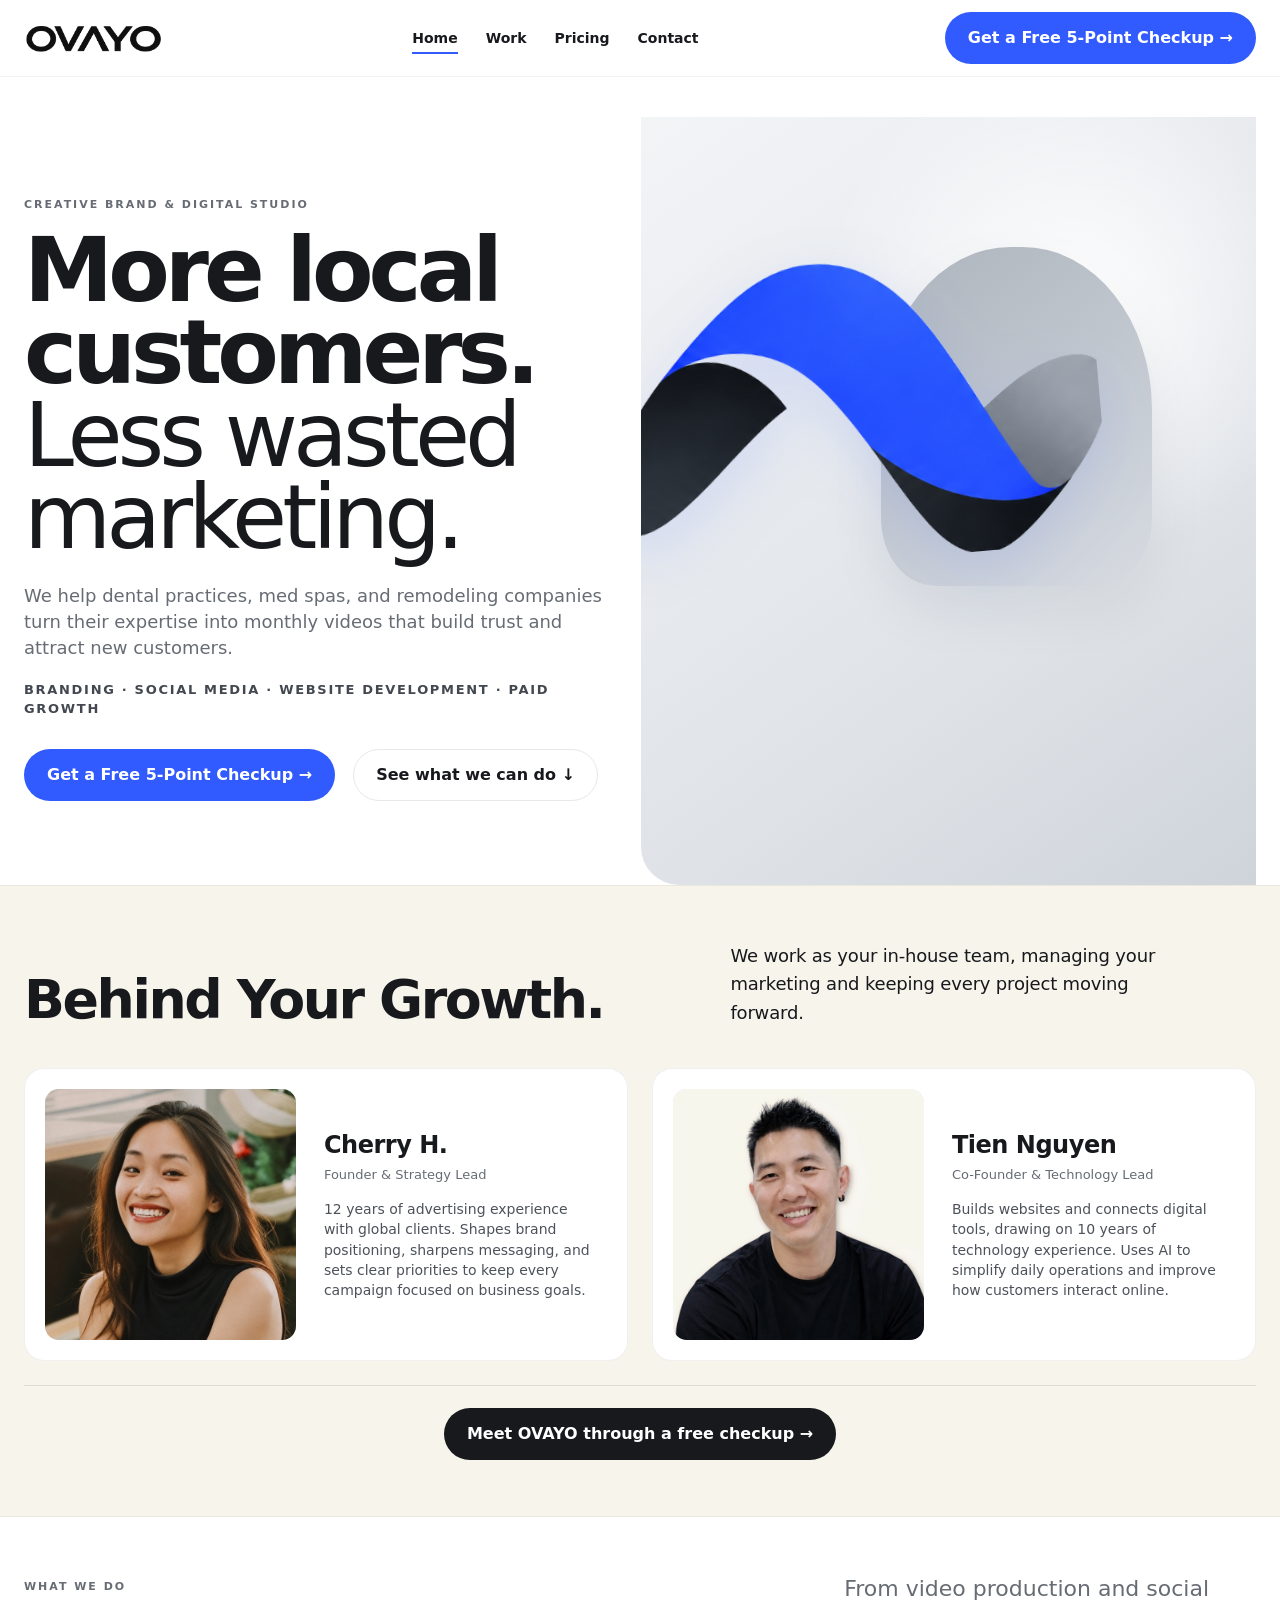
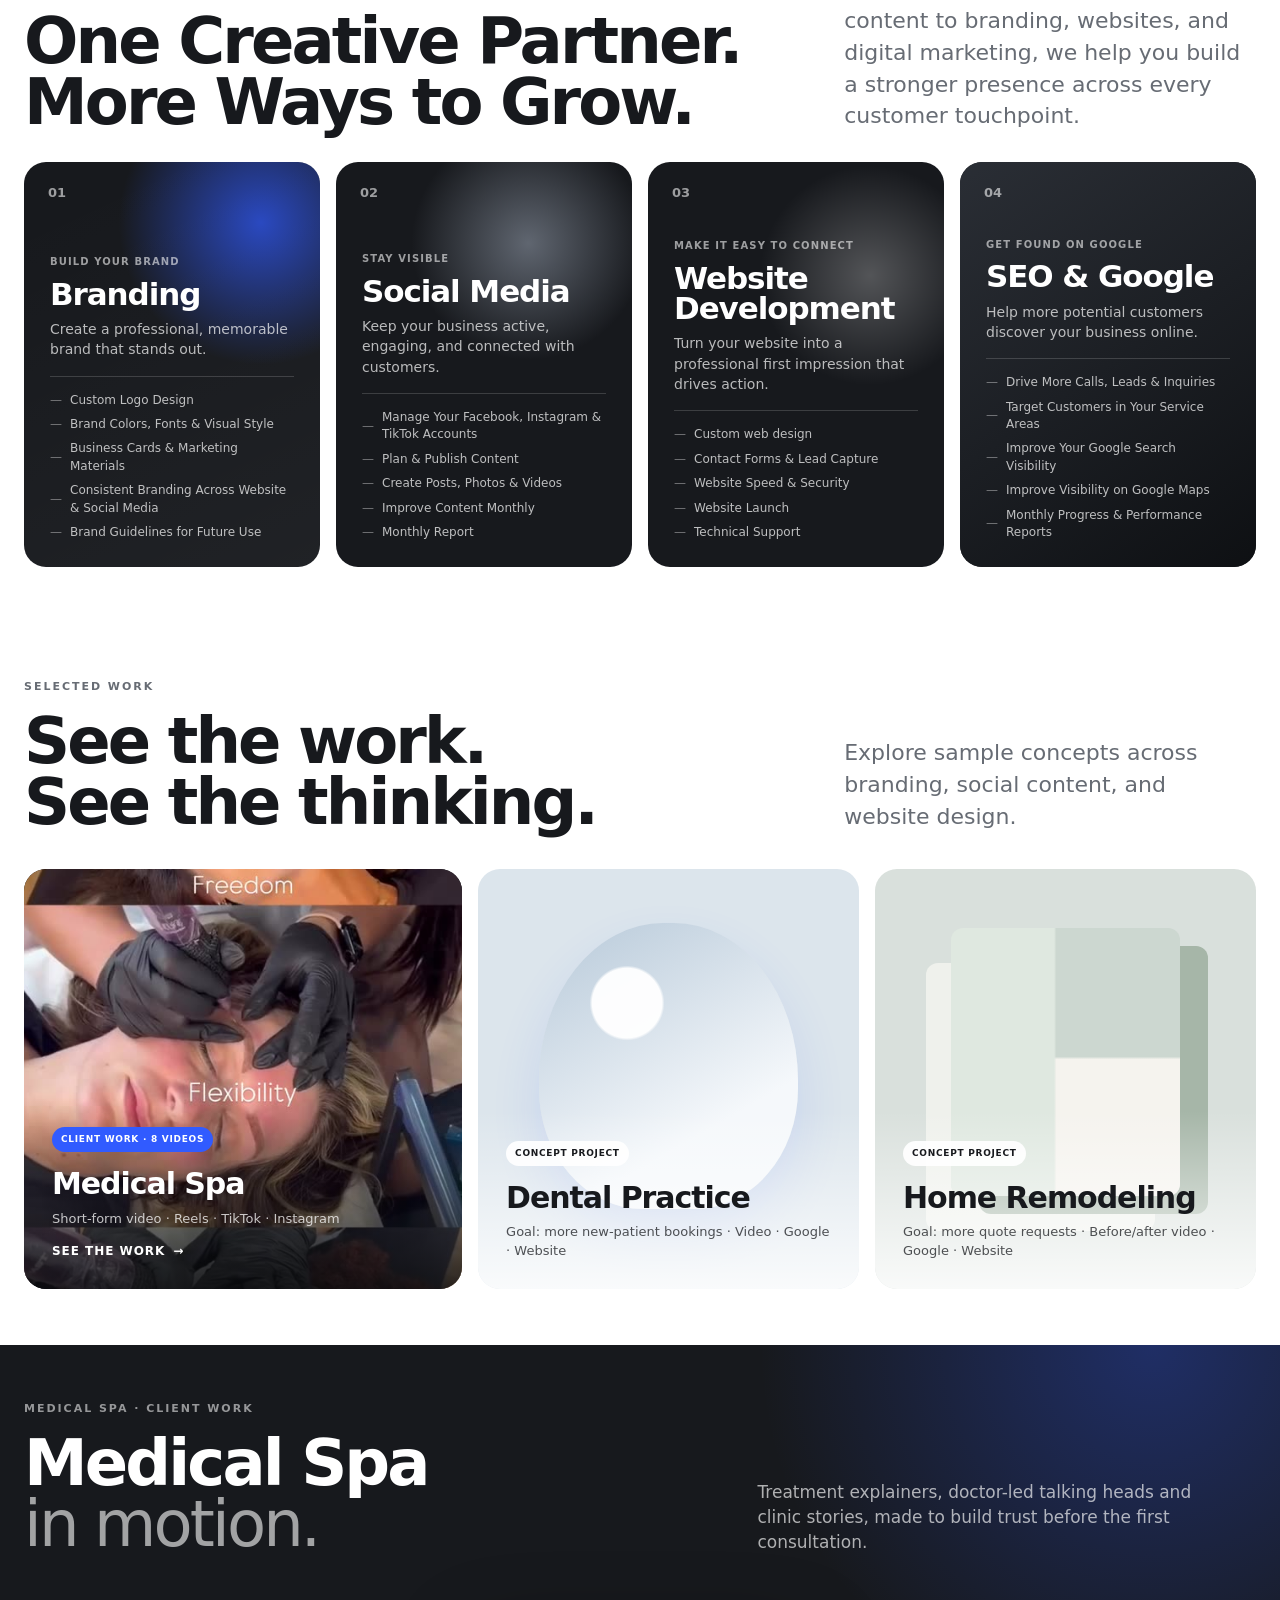
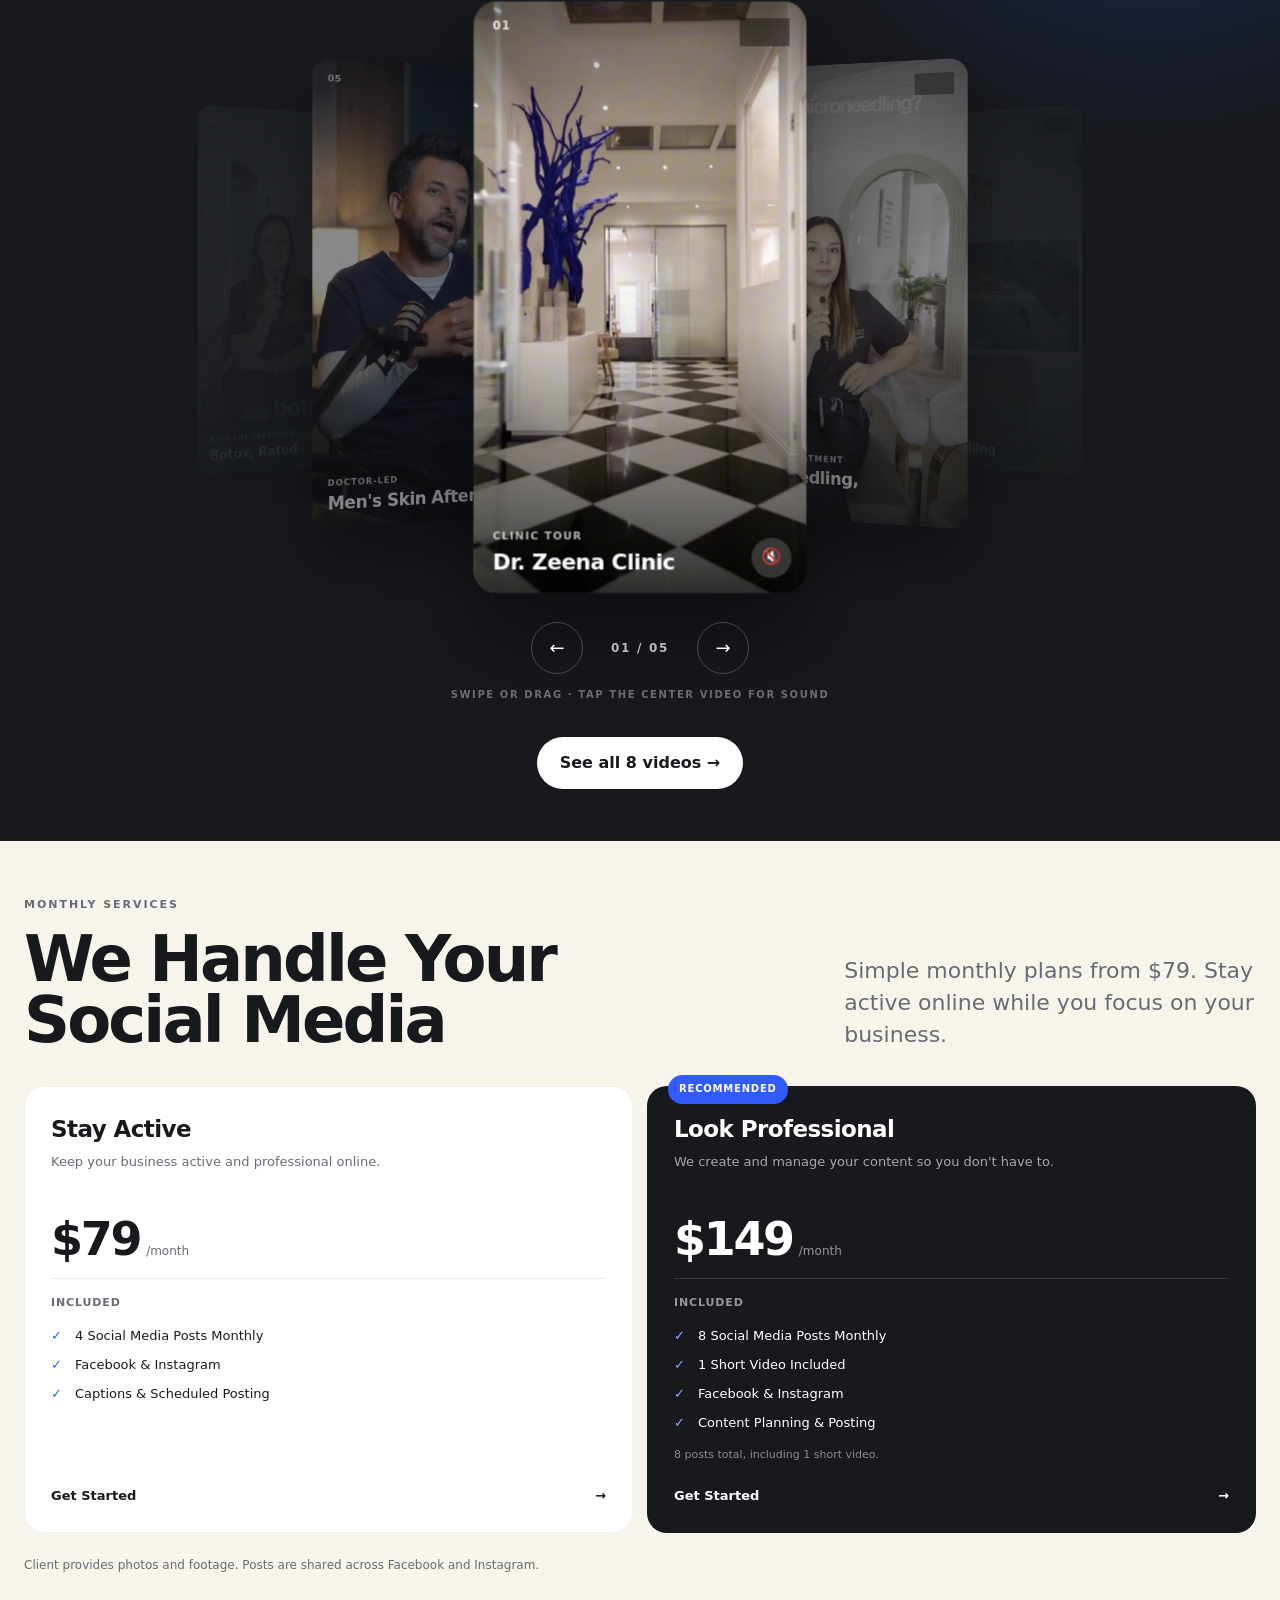
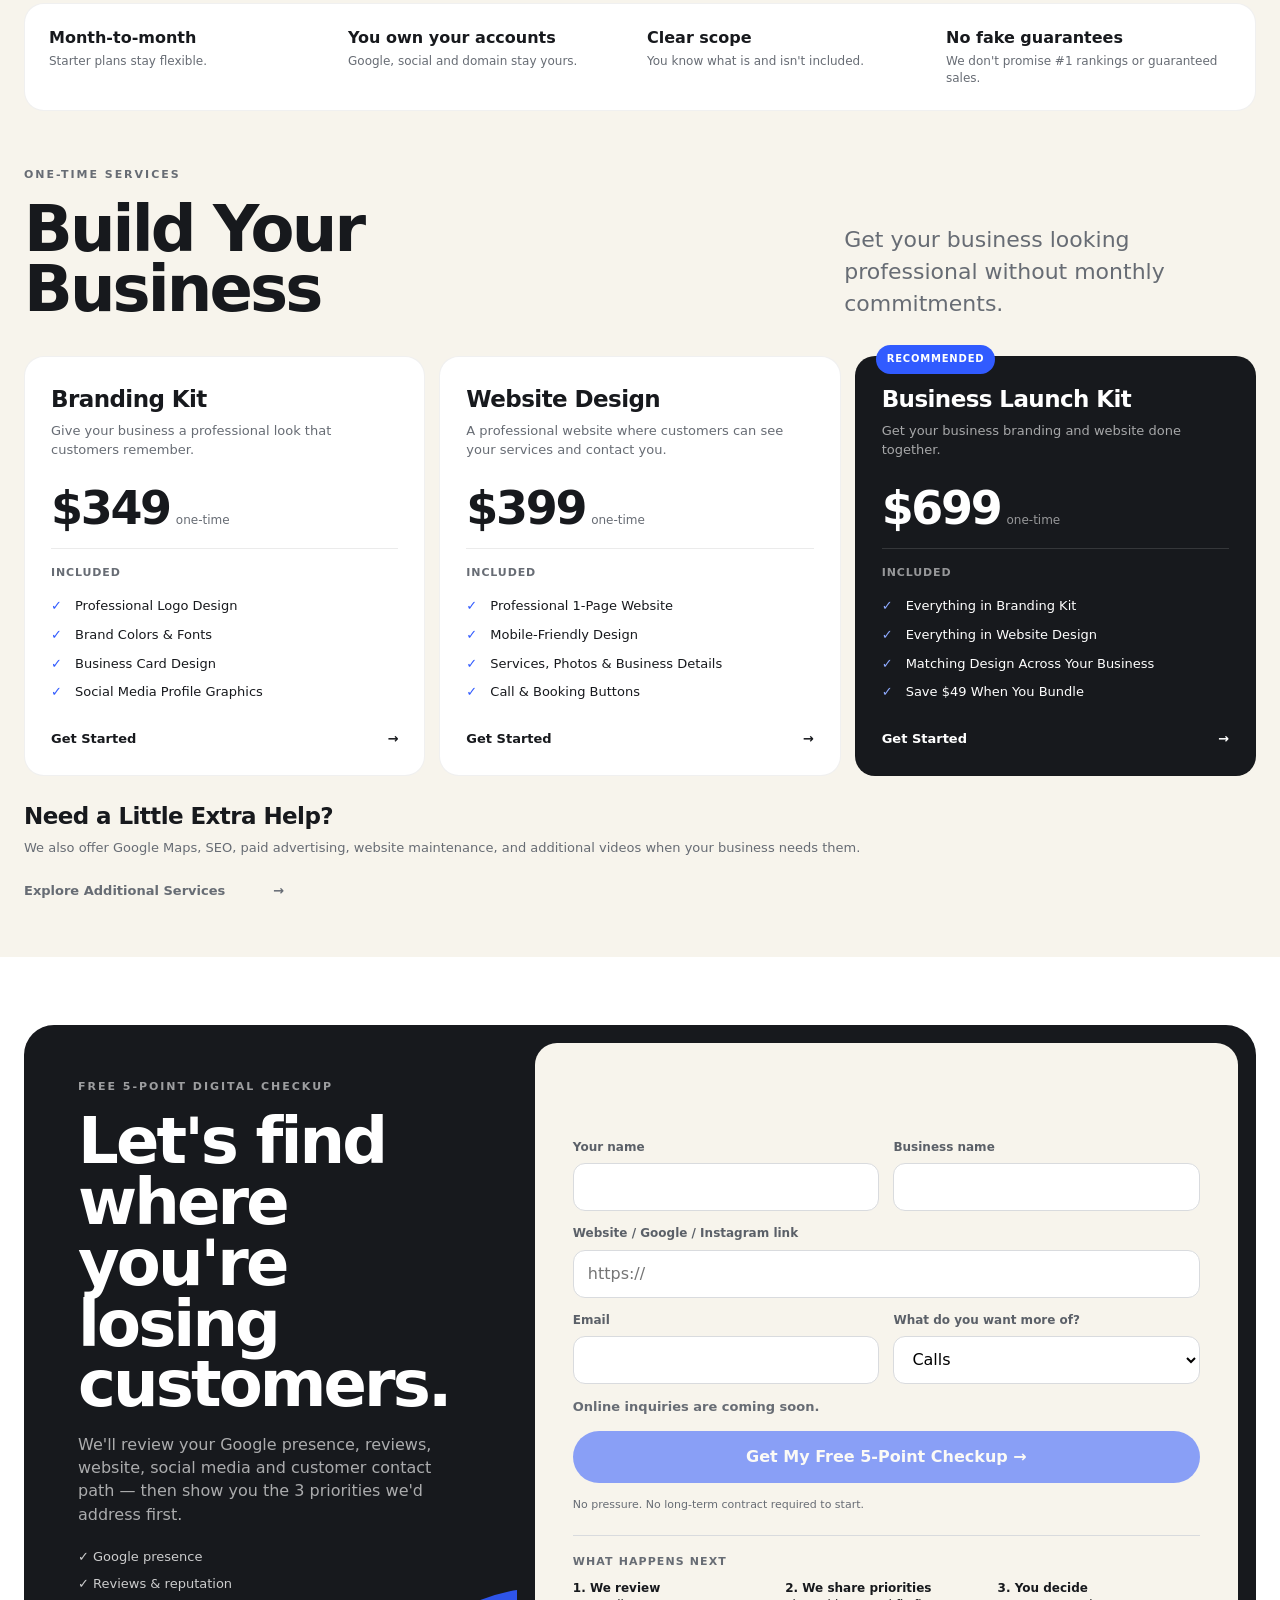
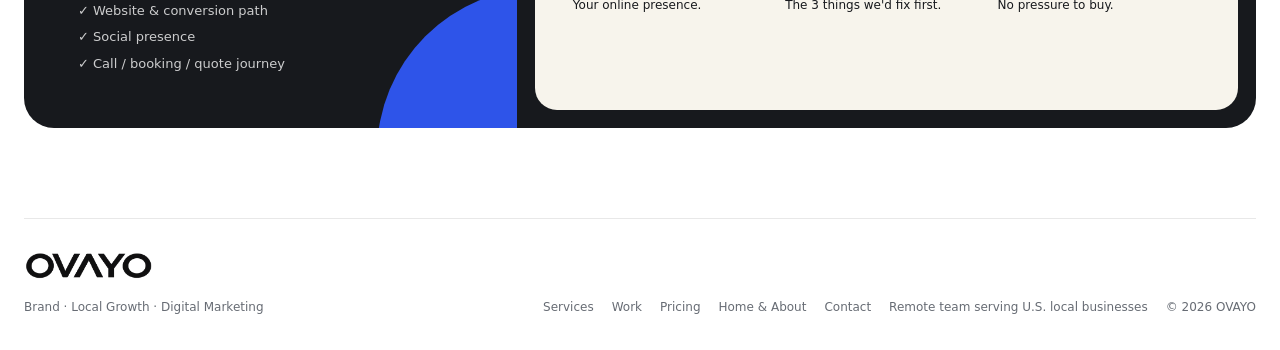
==== commit 20519ad4: "Fix typos, swap concepts to Dental + Remodeling" ====
--- a/index.html
+++ b/index.html
@@ -6,11 +6,11 @@
   <meta name="description" content="We help dental practices, med spas, and remodeling companies bring their expertise to life through video and social content — supported by branding, websites, and digital marketing that work together." />
   <title>Video Production · Social Content · Branding · Websites</title>
   <link rel="canonical" href="https://ovayostudio.com/" />
-  <link rel="stylesheet" href="assets/css/site.css?v=20261124e" />
-  <link rel="stylesheet" href="assets/css/medspa-reel.css?v=20261124e" />
+  <link rel="stylesheet" href="assets/css/site.css?v=20261124f" />
+  <link rel="stylesheet" href="assets/css/medspa-reel.css?v=20261124f" />
   <script src="assets/js/site.js?v=single-page-20261124" defer></script>
   <script src="assets/js/contact.js" defer></script>
-  <script src="assets/js/medspa-reel.js?v=20261124e" defer></script>
+  <script src="assets/js/medspa-reel.js?v=20261124f" defer></script>
 </head>
 <body data-page="home">
   <header class="site-header">
@@ -45,10 +45,10 @@
           </h1>
 
           <p class="hero-sub">
-We help dental practices, med spas, and remodeling companies turn their expertise into monthly videos that build trust and attract new customers
+We help dental practices, med spas, and remodeling companies turn their expertise into monthly videos that build trust and attract new customers.
           </p>
 
-          <div class="service-line">Branding · Social Media · Website Developement · Paid Growth</div>
+          <div class="service-line">Branding · Social Media · Website Development · Paid Growth</div>
 
           <div class="hero-actions">
             <a class="btn btn-primary" href="#checkup">Get a Free 5-Point Checkup →</a>
@@ -113,7 +113,7 @@
       <div class="container">
         <div class="section-head">
           <div>
-            <div class="eyebrow">WHAT WE DO with</div>
+            <div class="eyebrow">What we do</div>
             <h2 class="h2">One Creative Partner.<br>More Ways to Grow.</h2>
           </div>
           <p class="lead">
@@ -162,8 +162,8 @@
               <p>Turn your website into a professional first impression that drives action.</p>
               <ul class="service-list">
                 <li>Custom web design</li>
-                <li>Contact Forms, Lead</li>
-                <li>Website Speed, & Security </li>
+                <li>Contact Forms &amp; Lead Capture</li>
+                <li>Website Speed &amp; Security</li>
                 <li>Website Launch</li>
                 <li>Technical Support</li>
               </ul>
@@ -219,8 +219,8 @@
             <div class="work-art"></div>
             <div class="work-overlay">
               <span class="concept">Concept project</span>
-              <div class="work-title">Nail + Beauty</div>
-              <div class="work-meta">Goal: easier booking · Social · Reviews</div>
+              <div class="work-title">Dental Practice</div>
+              <div class="work-meta">Goal: more new-patient bookings · Video · Google · Website</div>
             </div>
             <a class="work-card-link" href="work.html#concepts" aria-label="See concept projects"></a>
           </article>
@@ -229,8 +229,8 @@
             <div class="work-art"></div>
             <div class="work-overlay">
               <span class="concept">Concept project</span>
-              <div class="work-title">Cleaning Services</div>
-              <div class="work-meta">Goal: more quote requests · Website · Google</div>
+              <div class="work-title">Home Remodeling</div>
+              <div class="work-meta">Goal: more quote requests · Before/after video · Google · Website</div>
             </div>
             <a class="work-card-link" href="work.html#concepts" aria-label="See concept projects"></a>
           </article>
--- a/assets/css/medspa-reel.css
+++ b/assets/css/medspa-reel.css
@@ -727,3 +727,16 @@
     transition: none;
   }
 }
+
+/* Dental concept card (2nd work card): cool, clinical palette. */
+.work-card:nth-child(2):not(.work-card--video) {
+  background: #DCE5EC;
+}
+
+.work-card:nth-child(2):not(.work-card--video) .work-art::before {
+  background:
+    radial-gradient(circle at 34% 28%, rgba(255,255,255,.95) 0 13%, transparent 14%),
+    linear-gradient(150deg, #b7c9d9, #f5f8fb 70%);
+  border-radius: 48% 48% 40% 40% / 55% 55% 42% 42%;
+  box-shadow: 0 25px 50px rgba(49,91,255,.12);
+}
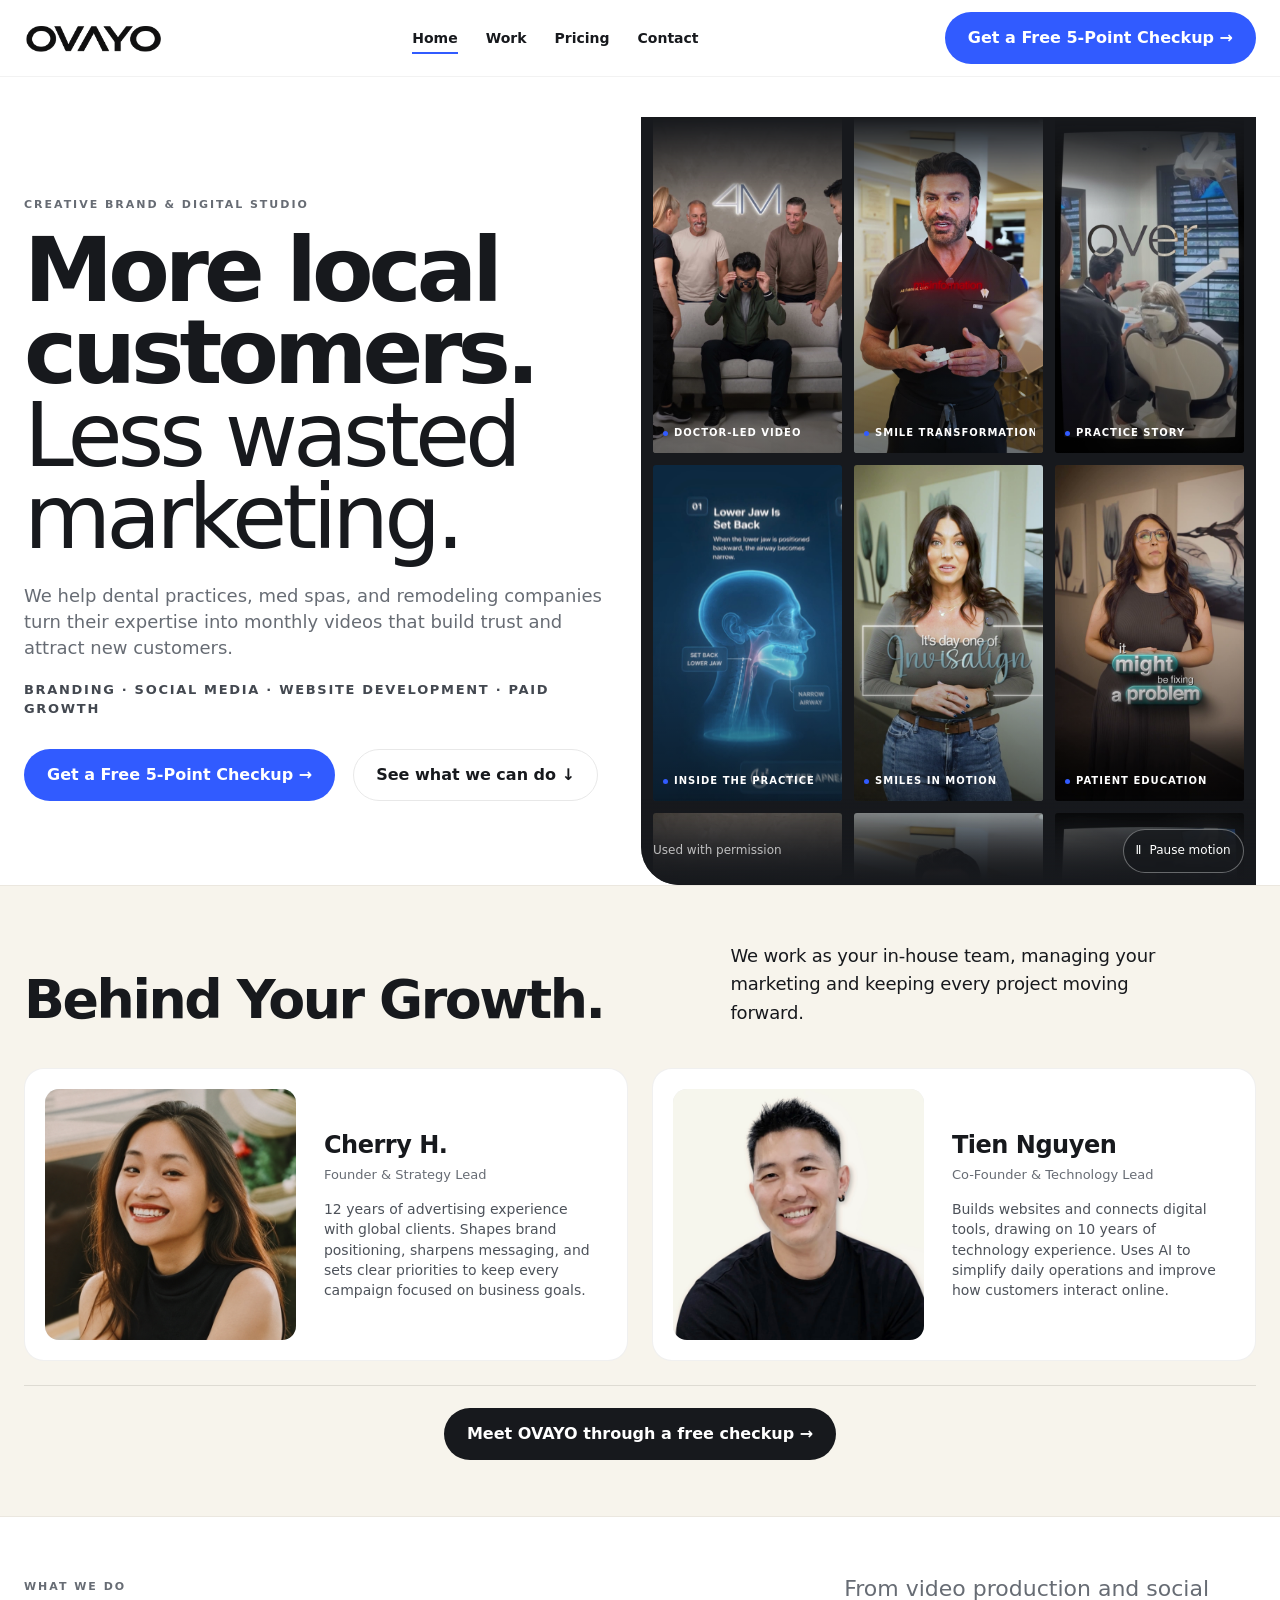
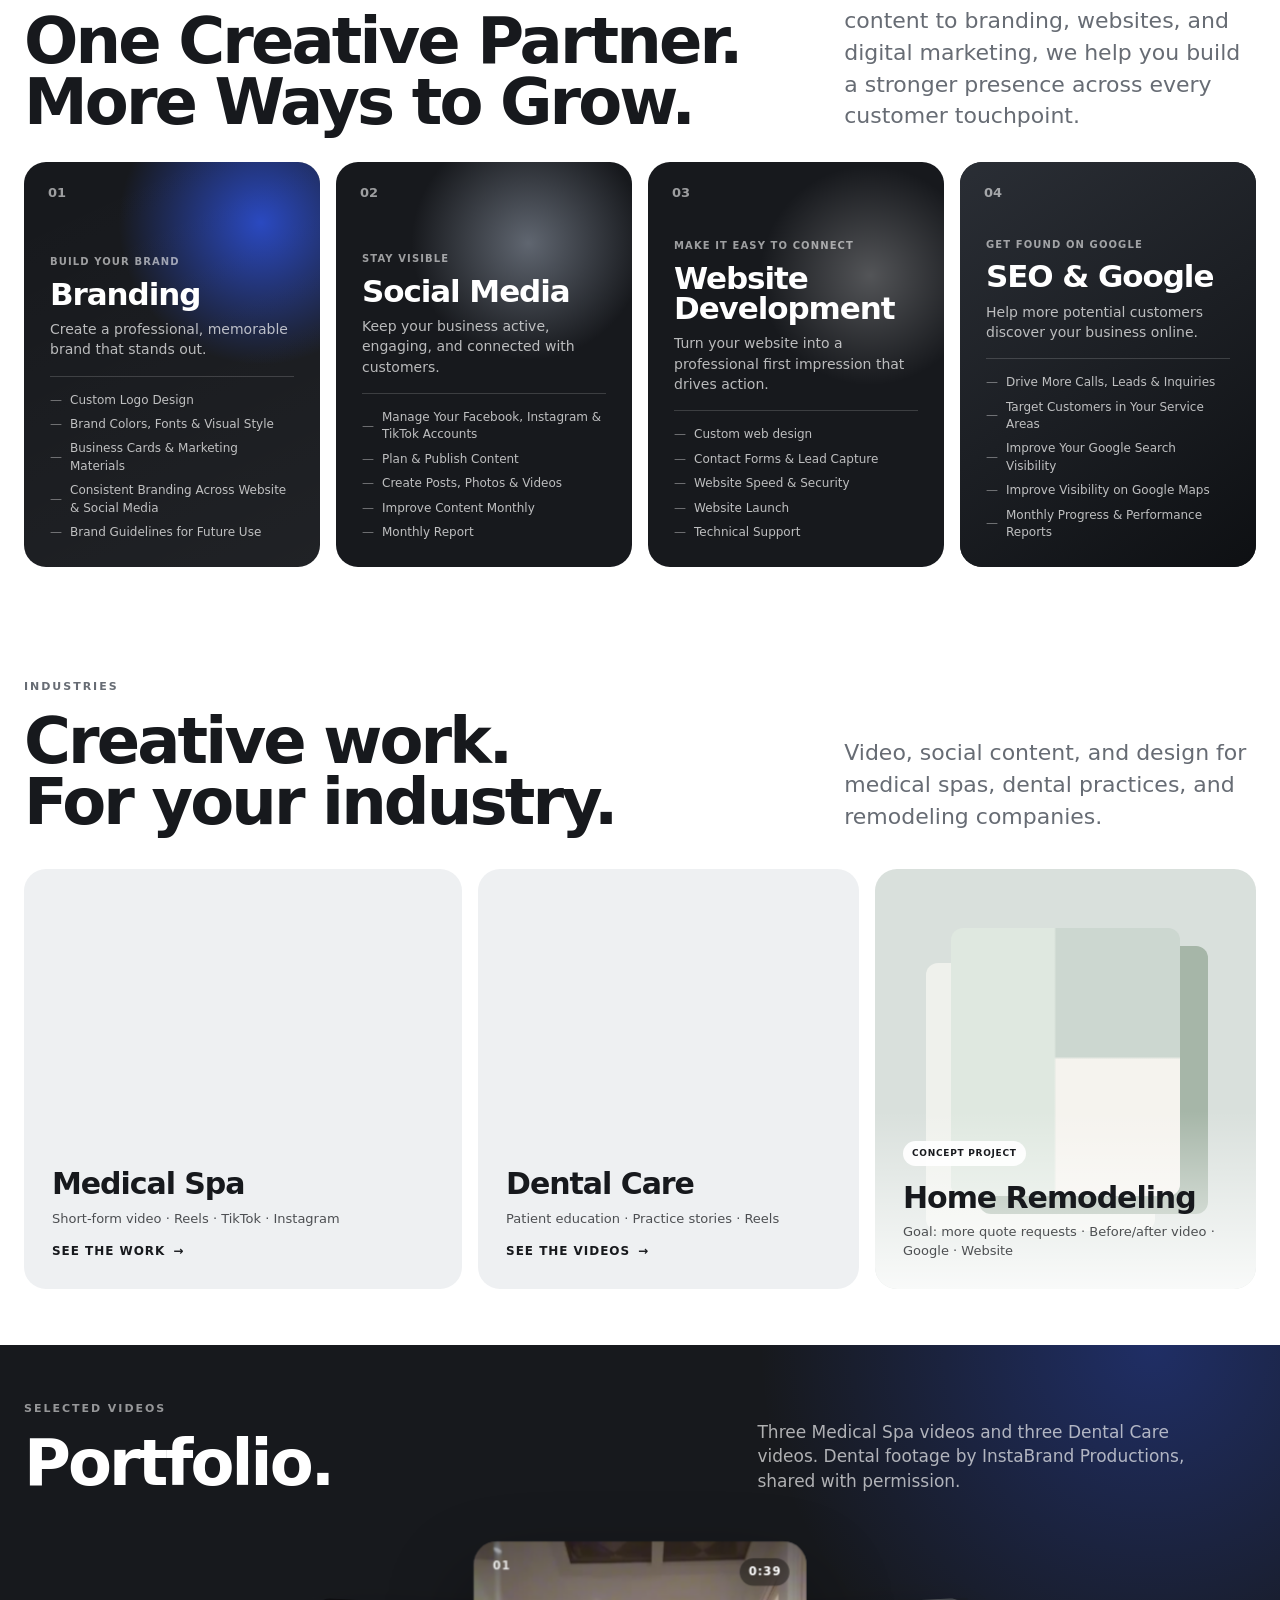
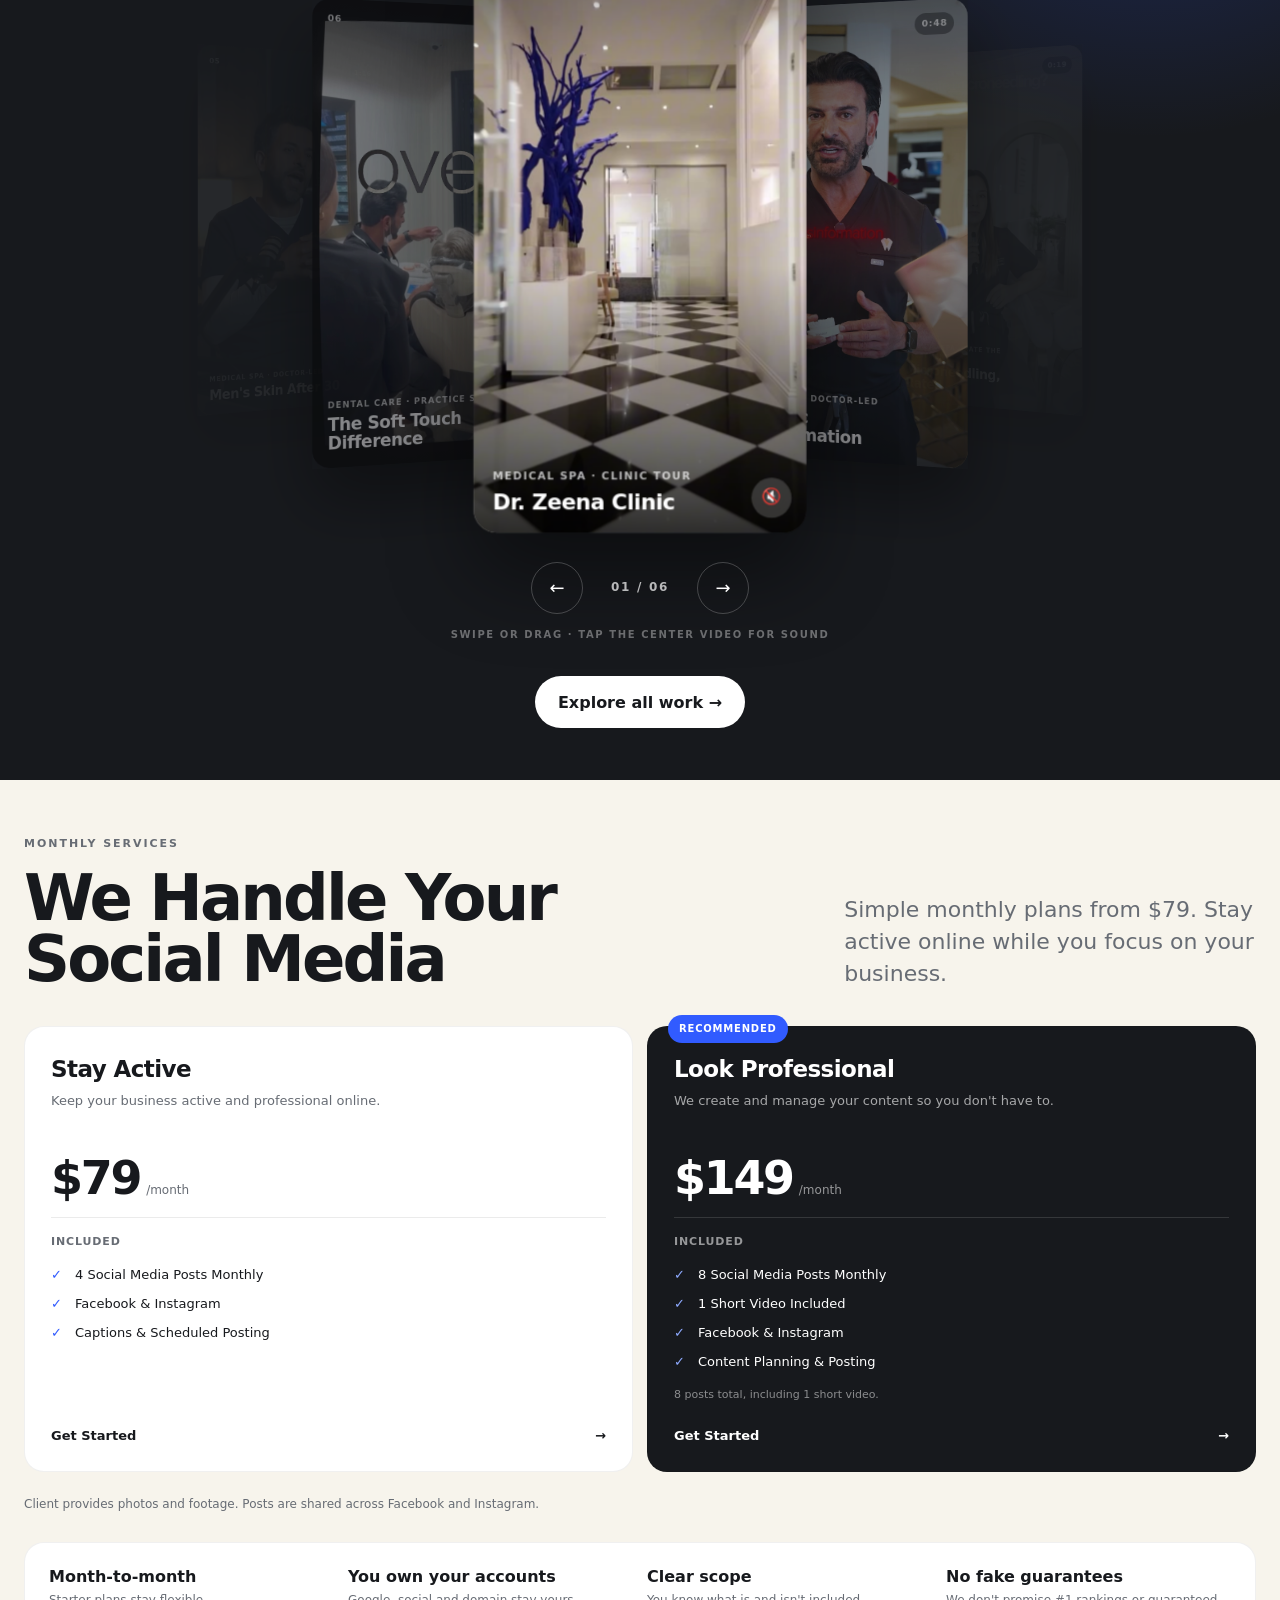
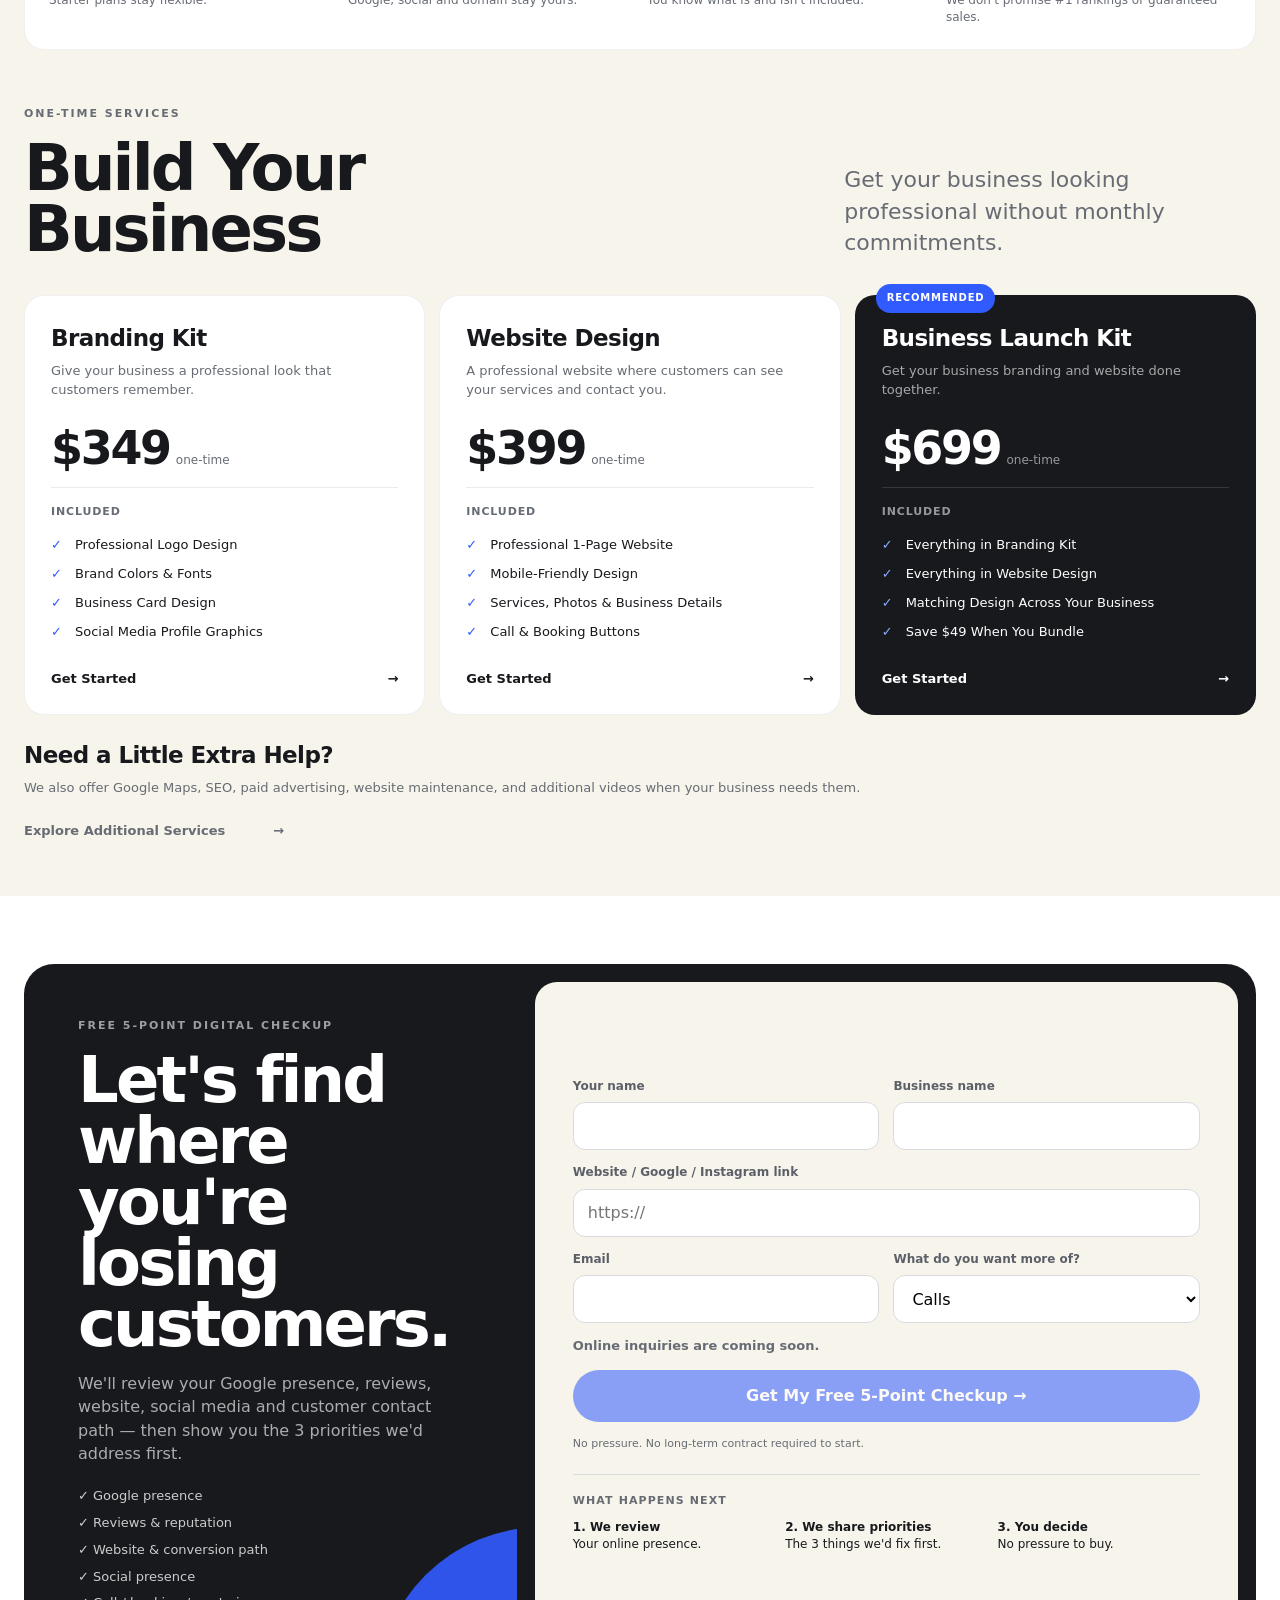
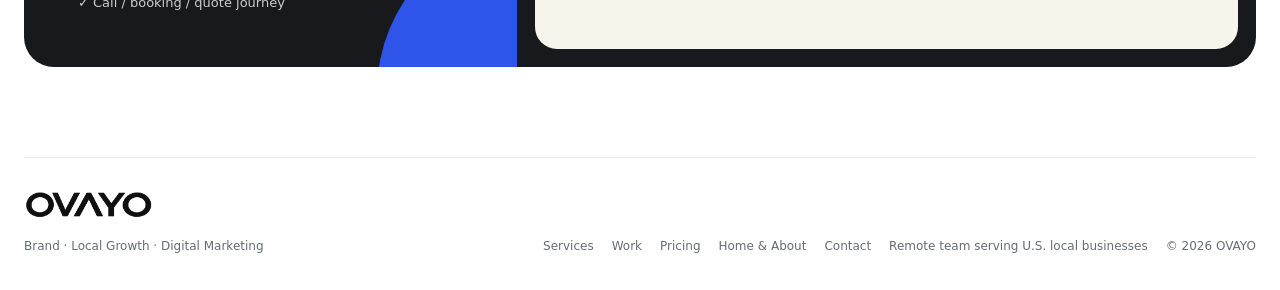
==== commit 9bdc124e: "Add curated homepage portfolio and Dental Care video showcase" ====
--- a/index.html
+++ b/index.html
@@ -7,10 +7,13 @@
   <title>Video Production · Social Content · Branding · Websites</title>
   <link rel="canonical" href="https://ovayostudio.com/" />
   <link rel="stylesheet" href="assets/css/site.css?v=20261124f" />
-  <link rel="stylesheet" href="assets/css/medspa-reel.css?v=20261124f" />
+  <link rel="stylesheet" href="assets/css/medspa-reel.css?v=portfolio-publish-20261125" />
   <script src="assets/js/site.js?v=single-page-20261124" defer></script>
   <script src="assets/js/contact.js" defer></script>
-  <script src="assets/js/medspa-reel.js?v=20261124f" defer></script>
+  <script src="assets/js/medspa-reel.js?v=portfolio-publish-20261125" defer></script>
+  <link rel="stylesheet" href="assets/css/hero-reels.css?v=six-20261125" />
+  <script src="assets/js/hero-reels.js?v=six-20261125" defer></script>
+  <link rel="stylesheet" href="assets/css/home-work.css?v=portfolio-blank-20261125" />
 </head>
 <body data-page="home">
   <header class="site-header">
@@ -56,11 +59,109 @@
           </div>
         </div>
 
-        <div class="hero-visual">
-          <div class="photo-slot">
-
-          </div>
-          <img class="hero-ribbon" src="assets/brand/ovayo-ribbon.png" alt="" aria-hidden="true" />
+        <div class="hero-visual hero-reels" data-hero-reels aria-label="Six video reel previews">
+          <div class="hero-reels__wall">
+            <div class="hero-reels__column" style="--reel-duration:44s">
+              <div class="hero-reels__track">
+                <div class="hero-reels__set">
+                  <button class="hero-reel" type="button" data-reel-src="assets/reels/preview/4m-implants-2.mp4" data-reel-title="Doctor-led video" aria-label="Watch doctor-led video" aria-haspopup="dialog">
+                    <video class="hero-reel__video" data-src="assets/reels/preview/4m-implants-2.mp4" poster="assets/reels/posters/4m-implants-2.jpg" width="540" height="960" muted loop playsinline preload="none" aria-hidden="true" tabindex="-1"></video>
+                    <span class="hero-reel__shade" aria-hidden="true"></span>
+                    <span class="hero-reel__play" aria-hidden="true">▶</span>
+                    <span class="hero-reel__label" aria-hidden="true"><i></i>Doctor-led video</span>
+                  </button>
+                  <button class="hero-reel" type="button" data-reel-src="assets/reels/preview/av-surgery-1.mp4" data-reel-title="Inside the practice" aria-label="Watch inside the practice" aria-haspopup="dialog">
+                    <video class="hero-reel__video" data-src="assets/reels/preview/av-surgery-1.mp4" poster="assets/reels/posters/av-surgery-1.jpg" width="540" height="960" muted loop playsinline preload="none" aria-hidden="true" tabindex="-1"></video>
+                    <span class="hero-reel__shade" aria-hidden="true"></span>
+                    <span class="hero-reel__play" aria-hidden="true">▶</span>
+                    <span class="hero-reel__label" aria-hidden="true"><i></i>Inside the practice</span>
+                  </button>
+                </div>
+                <div class="hero-reels__set" aria-hidden="true">
+                  <button class="hero-reel" type="button" data-reel-src="assets/reels/preview/4m-implants-2.mp4" data-reel-title="Doctor-led video" aria-label="Watch doctor-led video" aria-haspopup="dialog" tabindex="-1">
+                    <video class="hero-reel__video" data-src="assets/reels/preview/4m-implants-2.mp4" poster="assets/reels/posters/4m-implants-2.jpg" width="540" height="960" muted loop playsinline preload="none" aria-hidden="true" tabindex="-1"></video>
+                    <span class="hero-reel__shade" aria-hidden="true"></span>
+                    <span class="hero-reel__play" aria-hidden="true">▶</span>
+                    <span class="hero-reel__label" aria-hidden="true"><i></i>Doctor-led video</span>
+                  </button>
+                  <button class="hero-reel" type="button" data-reel-src="assets/reels/preview/av-surgery-1.mp4" data-reel-title="Inside the practice" aria-label="Watch inside the practice" aria-haspopup="dialog" tabindex="-1">
+                    <video class="hero-reel__video" data-src="assets/reels/preview/av-surgery-1.mp4" poster="assets/reels/posters/av-surgery-1.jpg" width="540" height="960" muted loop playsinline preload="none" aria-hidden="true" tabindex="-1"></video>
+                    <span class="hero-reel__shade" aria-hidden="true"></span>
+                    <span class="hero-reel__play" aria-hidden="true">▶</span>
+                    <span class="hero-reel__label" aria-hidden="true"><i></i>Inside the practice</span>
+                  </button>
+                </div>
+              </div>
+            </div>
+            <div class="hero-reels__column" style="--reel-duration:40s">
+              <div class="hero-reels__track">
+                <div class="hero-reels__set">
+                  <button class="hero-reel" type="button" data-reel-src="assets/reels/preview/soft-touch-2.mp4" data-reel-title="Smile transformation" aria-label="Watch smile transformation" aria-haspopup="dialog">
+                    <video class="hero-reel__video" data-src="assets/reels/preview/soft-touch-2.mp4" poster="assets/reels/posters/soft-touch-2.jpg" width="540" height="960" muted loop playsinline preload="none" aria-hidden="true" tabindex="-1"></video>
+                    <span class="hero-reel__shade" aria-hidden="true"></span>
+                    <span class="hero-reel__play" aria-hidden="true">▶</span>
+                    <span class="hero-reel__label" aria-hidden="true"><i></i>Smile transformation</span>
+                  </button>
+                  <button class="hero-reel" type="button" data-reel-src="assets/reels/preview/snow-ortho-1.mp4" data-reel-title="Smiles in motion" aria-label="Watch smiles in motion" aria-haspopup="dialog">
+                    <video class="hero-reel__video" data-src="assets/reels/preview/snow-ortho-1.mp4" poster="assets/reels/posters/snow-ortho-1.jpg" width="540" height="960" muted loop playsinline preload="none" aria-hidden="true" tabindex="-1"></video>
+                    <span class="hero-reel__shade" aria-hidden="true"></span>
+                    <span class="hero-reel__play" aria-hidden="true">▶</span>
+                    <span class="hero-reel__label" aria-hidden="true"><i></i>Smiles in motion</span>
+                  </button>
+                </div>
+                <div class="hero-reels__set" aria-hidden="true">
+                  <button class="hero-reel" type="button" data-reel-src="assets/reels/preview/soft-touch-2.mp4" data-reel-title="Smile transformation" aria-label="Watch smile transformation" aria-haspopup="dialog" tabindex="-1">
+                    <video class="hero-reel__video" data-src="assets/reels/preview/soft-touch-2.mp4" poster="assets/reels/posters/soft-touch-2.jpg" width="540" height="960" muted loop playsinline preload="none" aria-hidden="true" tabindex="-1"></video>
+                    <span class="hero-reel__shade" aria-hidden="true"></span>
+                    <span class="hero-reel__play" aria-hidden="true">▶</span>
+                    <span class="hero-reel__label" aria-hidden="true"><i></i>Smile transformation</span>
+                  </button>
+                  <button class="hero-reel" type="button" data-reel-src="assets/reels/preview/snow-ortho-1.mp4" data-reel-title="Smiles in motion" aria-label="Watch smiles in motion" aria-haspopup="dialog" tabindex="-1">
+                    <video class="hero-reel__video" data-src="assets/reels/preview/snow-ortho-1.mp4" poster="assets/reels/posters/snow-ortho-1.jpg" width="540" height="960" muted loop playsinline preload="none" aria-hidden="true" tabindex="-1"></video>
+                    <span class="hero-reel__shade" aria-hidden="true"></span>
+                    <span class="hero-reel__play" aria-hidden="true">▶</span>
+                    <span class="hero-reel__label" aria-hidden="true"><i></i>Smiles in motion</span>
+                  </button>
+                </div>
+              </div>
+            </div>
+            <div class="hero-reels__column" style="--reel-duration:46s">
+              <div class="hero-reels__track">
+                <div class="hero-reels__set">
+                  <button class="hero-reel" type="button" data-reel-src="assets/reels/preview/soft-touch-1.mp4" data-reel-title="Practice story" aria-label="Watch practice story" aria-haspopup="dialog">
+                    <video class="hero-reel__video" data-src="assets/reels/preview/soft-touch-1.mp4" poster="assets/reels/posters/soft-touch-1.jpg" width="540" height="960" muted loop playsinline preload="none" aria-hidden="true" tabindex="-1"></video>
+                    <span class="hero-reel__shade" aria-hidden="true"></span>
+                    <span class="hero-reel__play" aria-hidden="true">▶</span>
+                    <span class="hero-reel__label" aria-hidden="true"><i></i>Practice story</span>
+                  </button>
+                  <button class="hero-reel" type="button" data-reel-src="assets/reels/preview/snow-ortho-2.mp4" data-reel-title="Patient education" aria-label="Watch patient education" aria-haspopup="dialog">
+                    <video class="hero-reel__video" data-src="assets/reels/preview/snow-ortho-2.mp4" poster="assets/reels/posters/snow-ortho-2.jpg" width="540" height="960" muted loop playsinline preload="none" aria-hidden="true" tabindex="-1"></video>
+                    <span class="hero-reel__shade" aria-hidden="true"></span>
+                    <span class="hero-reel__play" aria-hidden="true">▶</span>
+                    <span class="hero-reel__label" aria-hidden="true"><i></i>Patient education</span>
+                  </button>
+                </div>
+                <div class="hero-reels__set" aria-hidden="true">
+                  <button class="hero-reel" type="button" data-reel-src="assets/reels/preview/soft-touch-1.mp4" data-reel-title="Practice story" aria-label="Watch practice story" aria-haspopup="dialog" tabindex="-1">
+                    <video class="hero-reel__video" data-src="assets/reels/preview/soft-touch-1.mp4" poster="assets/reels/posters/soft-touch-1.jpg" width="540" height="960" muted loop playsinline preload="none" aria-hidden="true" tabindex="-1"></video>
+                    <span class="hero-reel__shade" aria-hidden="true"></span>
+                    <span class="hero-reel__play" aria-hidden="true">▶</span>
+                    <span class="hero-reel__label" aria-hidden="true"><i></i>Practice story</span>
+                  </button>
+                  <button class="hero-reel" type="button" data-reel-src="assets/reels/preview/snow-ortho-2.mp4" data-reel-title="Patient education" aria-label="Watch patient education" aria-haspopup="dialog" tabindex="-1">
+                    <video class="hero-reel__video" data-src="assets/reels/preview/snow-ortho-2.mp4" poster="assets/reels/posters/snow-ortho-2.jpg" width="540" height="960" muted loop playsinline preload="none" aria-hidden="true" tabindex="-1"></video>
+                    <span class="hero-reel__shade" aria-hidden="true"></span>
+                    <span class="hero-reel__play" aria-hidden="true">▶</span>
+                    <span class="hero-reel__label" aria-hidden="true"><i></i>Patient education</span>
+                  </button>
+                </div>
+              </div>
+            </div>
+          </div>
+          <div class="hero-reels__controls">
+            <span class="hero-reels__credit">Used with permission</span>
+            <button class="hero-reels__toggle" type="button" data-reels-toggle aria-pressed="false"><span data-reels-icon aria-hidden="true">Ⅱ</span><span data-reels-toggle-label>Pause motion</span></button>
+          </div>
         </div>
       </div>
     </section>
@@ -193,38 +294,30 @@
       <div class="container">
         <div class="section-head">
           <div>
-            <div class="eyebrow">Selected work</div>
-            <h2 class="h2">See the work.<br>See the thinking.</h2>
-          </div>
-          <p class="lead">
-            Explore sample concepts across branding, social content, and website design.
-          </p>
-        </div>
-
+            <div class="eyebrow">Industries</div>
+            <h2 class="h2">Creative work.<br>For your industry.</h2>
+          </div>
+          <p class="lead">Video, social content, and design for medical spas, dental practices, and remodeling companies.</p>
+        </div>
         <div class="work-grid">
-          <article class="work-card work-card--video">
-            <div class="work-art">
-              <video muted loop playsinline preload="none" poster="assets/video/medspa/ash-course-snapshot.jpg" data-src="assets/video/medspa/ash-course-snapshot.mp4" data-autoplay aria-hidden="true"></video>
-            </div>
+          <article class="work-card work-card--blank">
+            <div class="work-art"></div>
             <div class="work-overlay">
-              <span class="concept">Client work · 8 videos</span>
               <div class="work-title">Medical Spa</div>
               <div class="work-meta">Short-form video · Reels · TikTok · Instagram</div>
               <div class="work-cta">See the work <span aria-hidden="true">→</span></div>
             </div>
             <a class="work-card-link" href="work.html#medical-spa" aria-label="See the Medical Spa video work"></a>
           </article>
-
-          <article class="work-card">
+          <article class="work-card work-card--blank">
             <div class="work-art"></div>
             <div class="work-overlay">
-              <span class="concept">Concept project</span>
-              <div class="work-title">Dental Practice</div>
-              <div class="work-meta">Goal: more new-patient bookings · Video · Google · Website</div>
-            </div>
-            <a class="work-card-link" href="work.html#concepts" aria-label="See concept projects"></a>
-          </article>
-
+              <div class="work-title">Dental Care</div>
+              <div class="work-meta">Patient education · Practice stories · Reels</div>
+              <div class="work-cta">See the videos <span aria-hidden="true">→</span></div>
+            </div>
+            <a class="work-card-link" href="work.html#dental-care" aria-label="See the Dental Care videos"></a>
+          </article>
           <article class="work-card">
             <div class="work-art"></div>
             <div class="work-overlay">
@@ -238,82 +331,93 @@
       </div>
     </section>
 
-    <section class="reel" id="medspa-reel" aria-labelledby="medspa-reel-heading">
+    <section class="reel" id="portfolio" aria-labelledby="portfolio-heading">
       <div class="container">
         <div class="reel-head">
           <div>
-            <div class="eyebrow">Medical Spa · Client work</div>
-            <h2 class="h2" id="medspa-reel-heading">Medical Spa<span>in motion.</span></h2>
-          </div>
-          <p>Treatment explainers, doctor-led talking heads and clinic stories, made to build trust before the first consultation.</p>
-        </div>
-        <div class="carousel3d" tabindex="0" role="region" aria-roledescription="carousel" aria-label="Medical Spa video highlights">
+            <div class="eyebrow">Selected videos</div>
+            <h2 class="h2" id="portfolio-heading">Portfolio.</h2>
+          </div>
+          <p>Three Medical Spa videos and three Dental Care videos. Dental footage by InstaBrand Productions, shared with permission.</p>
+        </div>
+        <div class="carousel3d" tabindex="0" role="region" aria-roledescription="carousel" aria-label="Selected Medical Spa and Dental Care videos">
           <div class="c3d-stage">
-            <article class="c3d-card" aria-roledescription="slide" aria-label="1 of 5: Dr. Zeena Clinic">
+            <article class="c3d-card" aria-roledescription="slide" aria-label="1 of 6: Dr. Zeena Clinic">
               <video muted loop playsinline preload="none" poster="assets/video/medspa/dr-zeena-clinic.jpg" data-src="assets/video/medspa/dr-zeena-clinic.mp4"></video>
               <span class="c3d-num">01</span>
               <span class="c3d-time">0:39</span>
               <div class="c3d-meta">
-                <div class="c3d-kicker">Clinic tour</div>
+                <div class="c3d-kicker">Medical Spa · Clinic tour</div>
                 <div class="c3d-title">Dr. Zeena Clinic</div>
               </div>
               <button class="c3d-sound" type="button" aria-label="Turn sound on" tabindex="-1">🔇</button>
               <span class="c3d-shade" aria-hidden="true"></span>
             </article>
-            <article class="c3d-card" aria-roledescription="slide" aria-label="2 of 5: Microneedling, Rated">
-              <video muted loop playsinline preload="none" poster="assets/video/medspa/derma-clinic-1.jpg" data-src="assets/video/medspa/derma-clinic-1.mp4"></video>
+            <article class="c3d-card" aria-roledescription="slide" aria-label="2 of 6: Cosmetic Transformation">
+              <video muted loop playsinline preload="none" poster="assets/reels/posters/soft-touch-2.jpg" data-src="assets/reels/preview/soft-touch-2.mp4" data-full="assets/reels/full/soft-touch-2.mp4"></video>
               <span class="c3d-num">02</span>
-              <span class="c3d-time">0:19</span>
+              <span class="c3d-time">0:48</span>
               <div class="c3d-meta">
-                <div class="c3d-kicker">Rate the treatment</div>
-                <div class="c3d-title">Microneedling, Rated</div>
+                <div class="c3d-kicker">Dental Care · Doctor-led</div>
+                <div class="c3d-title">Cosmetic Transformation</div>
               </div>
               <button class="c3d-sound" type="button" aria-label="Turn sound on" tabindex="-1">🔇</button>
               <span class="c3d-shade" aria-hidden="true"></span>
             </article>
-            <article class="c3d-card" aria-roledescription="slide" aria-label="3 of 5: Microneedling">
-              <video muted loop playsinline preload="none" poster="assets/video/medspa/newhall-microneedling.jpg" data-src="assets/video/medspa/newhall-microneedling.mp4"></video>
+            <article class="c3d-card" aria-roledescription="slide" aria-label="3 of 6: Microneedling, Rated">
+              <video muted loop playsinline preload="none" poster="assets/video/medspa/derma-clinic-1.jpg" data-src="assets/video/medspa/derma-clinic-1.mp4"></video>
               <span class="c3d-num">03</span>
-              <span class="c3d-time">0:30</span>
+              <span class="c3d-time">0:19</span>
               <div class="c3d-meta">
-                <div class="c3d-kicker">Clinic promo</div>
-                <div class="c3d-title">Microneedling</div>
+                <div class="c3d-kicker">Medical Spa · Rate the treatment</div>
+                <div class="c3d-title">Microneedling, Rated</div>
               </div>
               <button class="c3d-sound" type="button" aria-label="Turn sound on" tabindex="-1">🔇</button>
               <span class="c3d-shade" aria-hidden="true"></span>
             </article>
-            <article class="c3d-card" aria-roledescription="slide" aria-label="4 of 5: Botox, Rated">
-              <video muted loop playsinline preload="none" poster="assets/video/medspa/derma-clinic-rate-out-of-10.jpg" data-src="assets/video/medspa/derma-clinic-rate-out-of-10.mp4"></video>
+            <article class="c3d-card" aria-roledescription="slide" aria-label="4 of 6: Smiles in Motion">
+              <video muted loop playsinline preload="none" poster="assets/reels/posters/snow-ortho-1.jpg" data-src="assets/reels/preview/snow-ortho-1.mp4" data-full="assets/reels/full/snow-ortho-1.mp4"></video>
               <span class="c3d-num">04</span>
-              <span class="c3d-time">0:10</span>
+              <span class="c3d-time">0:22</span>
               <div class="c3d-meta">
-                <div class="c3d-kicker">Rate the treatment</div>
-                <div class="c3d-title">Botox, Rated</div>
+                <div class="c3d-kicker">Dental Care · Patient journey</div>
+                <div class="c3d-title">Smiles in Motion</div>
               </div>
               <button class="c3d-sound" type="button" aria-label="Turn sound on" tabindex="-1">🔇</button>
               <span class="c3d-shade" aria-hidden="true"></span>
             </article>
-            <article class="c3d-card" aria-roledescription="slide" aria-label="5 of 5: Men&#x27;s Skin After 30">
+            <article class="c3d-card" aria-roledescription="slide" aria-label="5 of 6: Men&#x27;s Skin After 30">
               <video muted loop playsinline preload="none" poster="assets/video/medspa/bik-asian-man-over-30.jpg" data-src="assets/video/medspa/bik-asian-man-over-30.mp4"></video>
               <span class="c3d-num">05</span>
               <span class="c3d-time">1:16</span>
               <div class="c3d-meta">
-                <div class="c3d-kicker">Doctor-led</div>
+                <div class="c3d-kicker">Medical Spa · Doctor-led</div>
                 <div class="c3d-title">Men&#x27;s Skin After 30</div>
               </div>
               <button class="c3d-sound" type="button" aria-label="Turn sound on" tabindex="-1">🔇</button>
               <span class="c3d-shade" aria-hidden="true"></span>
             </article>
+            <article class="c3d-card" aria-roledescription="slide" aria-label="6 of 6: The Soft Touch Difference">
+              <video muted loop playsinline preload="none" poster="assets/reels/posters/soft-touch-1.jpg" data-src="assets/reels/preview/soft-touch-1.mp4" data-full="assets/reels/full/soft-touch-1.mp4"></video>
+              <span class="c3d-num">06</span>
+              <span class="c3d-time">0:41</span>
+              <div class="c3d-meta">
+                <div class="c3d-kicker">Dental Care · Practice story</div>
+                <div class="c3d-title">The Soft Touch Difference</div>
+              </div>
+              <button class="c3d-sound" type="button" aria-label="Turn sound on" tabindex="-1">🔇</button>
+              <span class="c3d-shade" aria-hidden="true"></span>
+            </article>
           </div>
           <div class="c3d-controls">
             <button class="c3d-btn c3d-prev" type="button" aria-label="Previous video">←</button>
-            <span class="c3d-count" aria-live="polite">01 / 05</span>
+            <span class="c3d-count" aria-live="polite">01 / 06</span>
             <button class="c3d-btn c3d-next" type="button" aria-label="Next video">→</button>
           </div>
           <div class="c3d-hint">Swipe or drag · Tap the center video for sound</div>
         </div>
         <div class="reel-foot">
-          <a class="btn btn-light" href="work.html#medical-spa">See all 8 videos →</a>
+          <a class="btn btn-light" href="work.html">Explore all work →</a>
         </div>
       </div>
     </section>
@@ -509,6 +613,15 @@
     </section>
   </main>
 
+  <dialog class="hero-reel-dialog" id="heroReelDialog" aria-labelledby="heroReelTitle">
+    <div class="hero-reel-dialog__header">
+      <h2 id="heroReelTitle">Video preview</h2>
+      <button class="hero-reel-dialog__close" type="button" data-reel-close aria-label="Close video preview">×</button>
+    </div>
+    <video data-reel-player controls playsinline preload="none"></video>
+    <p class="hero-reel-dialog__note">Showcase footage used with permission.</p>
+  </dialog>
+
   <footer>
     <div class="container footer-grid">
       <div>
--- a/assets/css/medspa-reel.css
+++ b/assets/css/medspa-reel.css
@@ -4,7 +4,7 @@
    ========================================================= */
 
 /* ---------- Home: work card with background video ---------- */
-.work-card--video {
+.work-card.work-card--video {
   background: #0f1012;
   color: var(--white);
   isolation: isolate;
@@ -29,7 +29,7 @@
   transform: scale(1.1);
 }
 
-.work-card--video .work-overlay {
+.work-card.work-card--video .work-overlay {
   background: linear-gradient(180deg, transparent, rgba(10,11,13,.85));
 }
 
--- a/assets/css/hero-reels.css
+++ b/assets/css/hero-reels.css
@@ -0,0 +1,241 @@
+/* Reel treatment scoped to the hero's existing right-hand visual. */
+.hero-visual.hero-reels {
+  isolation: isolate;
+  background: var(--ink);
+  animation: hero-reels-enter 1.2s cubic-bezier(.16, 1, .3, 1) both;
+}
+
+.hero-reels__wall {
+  position: absolute;
+  inset: 0;
+  display: grid;
+  grid-template-columns: repeat(3, minmax(0, 1fr));
+  gap: 12px;
+  padding: 0 12px;
+}
+
+.hero-reels__column {
+  min-width: 0;
+  height: 100%;
+  overflow: hidden;
+  -webkit-mask-image: linear-gradient(transparent, #000 12%, #000 88%, transparent);
+  mask-image: linear-gradient(transparent, #000 12%, #000 88%, transparent);
+}
+
+.hero-reels__track {
+  animation: hero-reels-up var(--reel-duration) linear infinite;
+  will-change: transform;
+}
+
+.hero-reels__set {
+  display: flex;
+  flex-direction: column;
+  gap: 12px;
+  padding-bottom: 12px;
+}
+
+.hero-reel {
+  position: relative;
+  display: block;
+  width: 100%;
+  aspect-ratio: 9 / 16;
+  flex: 0 0 auto;
+  overflow: hidden;
+  border: 0;
+  border-radius: 3px;
+  color: #fff;
+  background: #23262b;
+  cursor: pointer;
+  text-align: left;
+}
+
+.hero-reel__video {
+  display: block;
+  width: 100%;
+  height: 100%;
+  object-fit: cover;
+  transition: transform 1.2s cubic-bezier(.16, 1, .3, 1);
+}
+
+.hero-reel:hover .hero-reel__video,
+.hero-reel:focus-visible .hero-reel__video {
+  transform: scale(1.1);
+}
+
+.hero-reel:focus-visible {
+  outline: 3px solid var(--blue);
+  outline-offset: -3px;
+}
+
+.hero-reel__shade {
+  position: absolute;
+  inset: 0;
+  background: linear-gradient(transparent 45%, rgba(0, 0, 0, .72));
+  opacity: .7;
+  transition: opacity .5s ease;
+}
+
+.hero-reel:hover .hero-reel__shade {
+  opacity: .3;
+}
+
+.hero-reel__label {
+  position: absolute;
+  bottom: 12px;
+  left: 10px;
+  right: 8px;
+  display: flex;
+  align-items: center;
+  gap: 6px;
+  font-size: 10px;
+  font-weight: 650;
+  letter-spacing: .1em;
+  text-transform: uppercase;
+  white-space: nowrap;
+  overflow: hidden;
+  text-overflow: ellipsis;
+}
+
+.hero-reel__label i {
+  flex: 0 0 5px;
+  height: 5px;
+  border-radius: 50%;
+  background: var(--blue);
+}
+
+.hero-reel__play {
+  position: absolute;
+  top: 50%;
+  left: 50%;
+  width: 44px;
+  height: 44px;
+  display: grid;
+  place-items: center;
+  border: 1px solid rgba(255, 255, 255, .65);
+  border-radius: 50%;
+  background: rgba(0, 0, 0, .3);
+  transform: translate(-50%, -50%);
+  opacity: 0;
+  transition: opacity .25s ease;
+}
+
+.hero-reel:hover .hero-reel__play,
+.hero-reel:focus-visible .hero-reel__play {
+  opacity: 1;
+}
+
+.hero-reels__controls {
+  position: absolute;
+  z-index: 2;
+  inset: auto 0 0;
+  padding: 30px 12px 12px;
+  display: flex;
+  align-items: center;
+  justify-content: space-between;
+  gap: 10px;
+  background: linear-gradient(transparent, rgba(23, 25, 29, .95));
+}
+
+.hero-reels__credit {
+  color: rgba(255, 255, 255, .7);
+  font-size: 12px;
+}
+
+.hero-reels__toggle {
+  min-height: 44px;
+  padding: 0 12px;
+  flex: 0 0 auto;
+  display: inline-flex;
+  align-items: center;
+  gap: 8px;
+  border: 1px solid rgba(255, 255, 255, .35);
+  border-radius: 999px;
+  background: rgba(23, 25, 29, .85);
+  color: #fff;
+  font-size: 12px;
+  cursor: pointer;
+}
+
+.hero-reels__toggle:focus-visible {
+  outline: 2px solid #fff;
+  outline-offset: 3px;
+}
+
+.hero-reels.is-paused .hero-reels__track {
+  animation-play-state: paused;
+}
+
+.hero-reel-dialog {
+  margin: auto;
+  width: min(440px, calc(100vw - 32px));
+  max-height: calc(100dvh - 32px);
+  padding: 0;
+  overflow: auto;
+  border: 0;
+  border-radius: 14px;
+  color: #fff;
+  background: var(--ink);
+}
+
+.hero-reel-dialog::backdrop {
+  background: rgba(0, 0, 0, .86);
+}
+
+.hero-reel-dialog__header {
+  display: flex;
+  align-items: center;
+  justify-content: space-between;
+  gap: 12px;
+  padding: 8px 8px 8px 18px;
+}
+
+.hero-reel-dialog__header h2 {
+  font-size: 16px;
+  font-weight: 650;
+}
+
+.hero-reel-dialog__close {
+  width: 44px;
+  height: 44px;
+  border: 0;
+  border-radius: 50%;
+  background: transparent;
+  color: #fff;
+  font-size: 28px;
+  cursor: pointer;
+}
+
+.hero-reel-dialog video {
+  display: block;
+  width: 100%;
+  max-height: 72dvh;
+  background: #000;
+  object-fit: contain;
+}
+
+.hero-reel-dialog__note {
+  padding: 12px 18px;
+  font-size: 12px;
+  color: rgba(255, 255, 255, .65);
+}
+
+@keyframes hero-reels-up {
+  from { transform: translateY(0); }
+  to { transform: translateY(-50%); }
+}
+
+@keyframes hero-reels-enter {
+  from { opacity: 0; transform: scale(1.02); }
+  to { opacity: 1; transform: scale(1); }
+}
+
+@media (max-width: 639px) {
+  .hero-reels__wall { grid-template-columns: repeat(2, minmax(0, 1fr)); }
+  .hero-reels__column:last-child { display: none; }
+}
+
+@media (prefers-reduced-motion: reduce) {
+  .hero-visual.hero-reels { animation: none; }
+  .hero-reels:not(.is-motion-enabled) .hero-reels__track { animation: none; }
+  .hero-reel__video { transition: none; }
+}
--- a/assets/css/home-work.css
+++ b/assets/css/home-work.css
@@ -0,0 +1,14 @@
+/* Homepage industry covers intentionally left blank for owner-supplied images. */
+#work .work-card--blank {
+  background: #eef0f2;
+  color: var(--ink);
+}
+
+#work .work-card--blank .work-art::before,
+#work .work-card--blank .work-art::after {
+  display: none;
+}
+
+#work .work-card--blank .work-overlay {
+  background: transparent;
+}
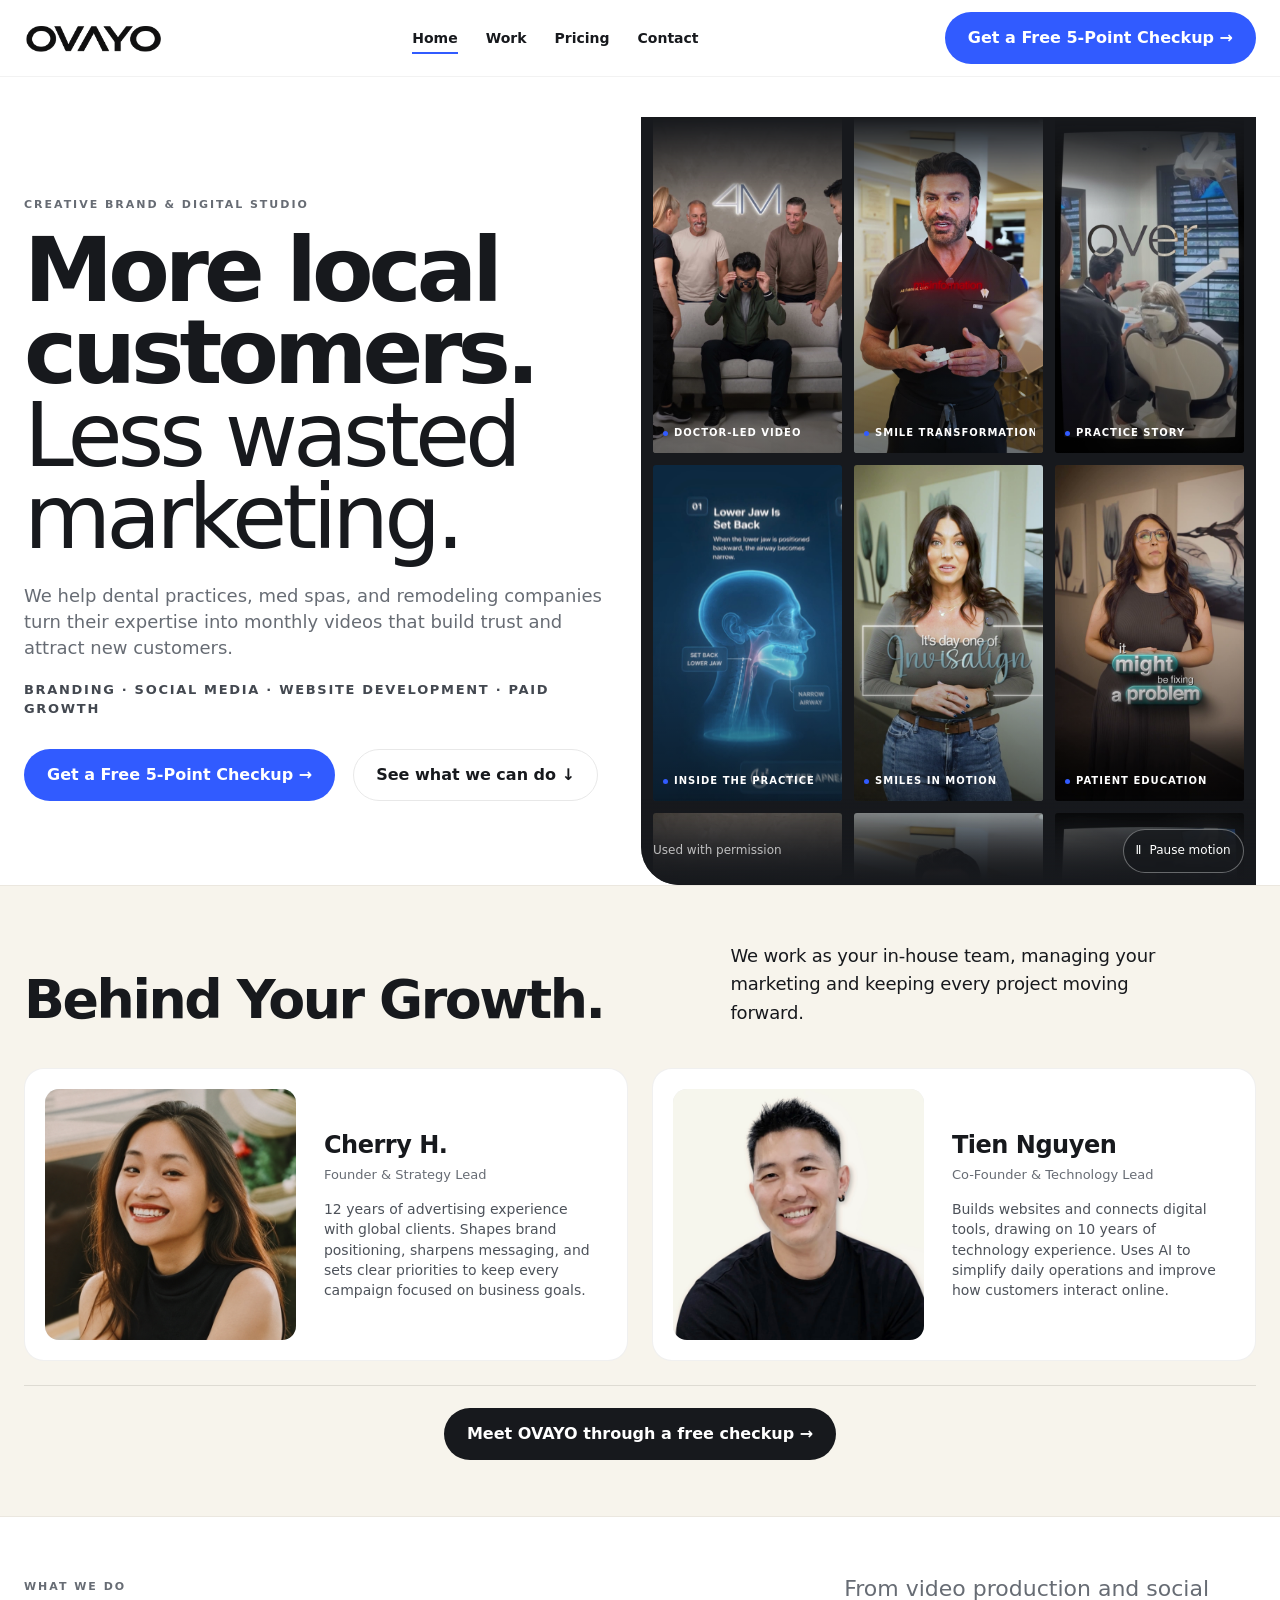
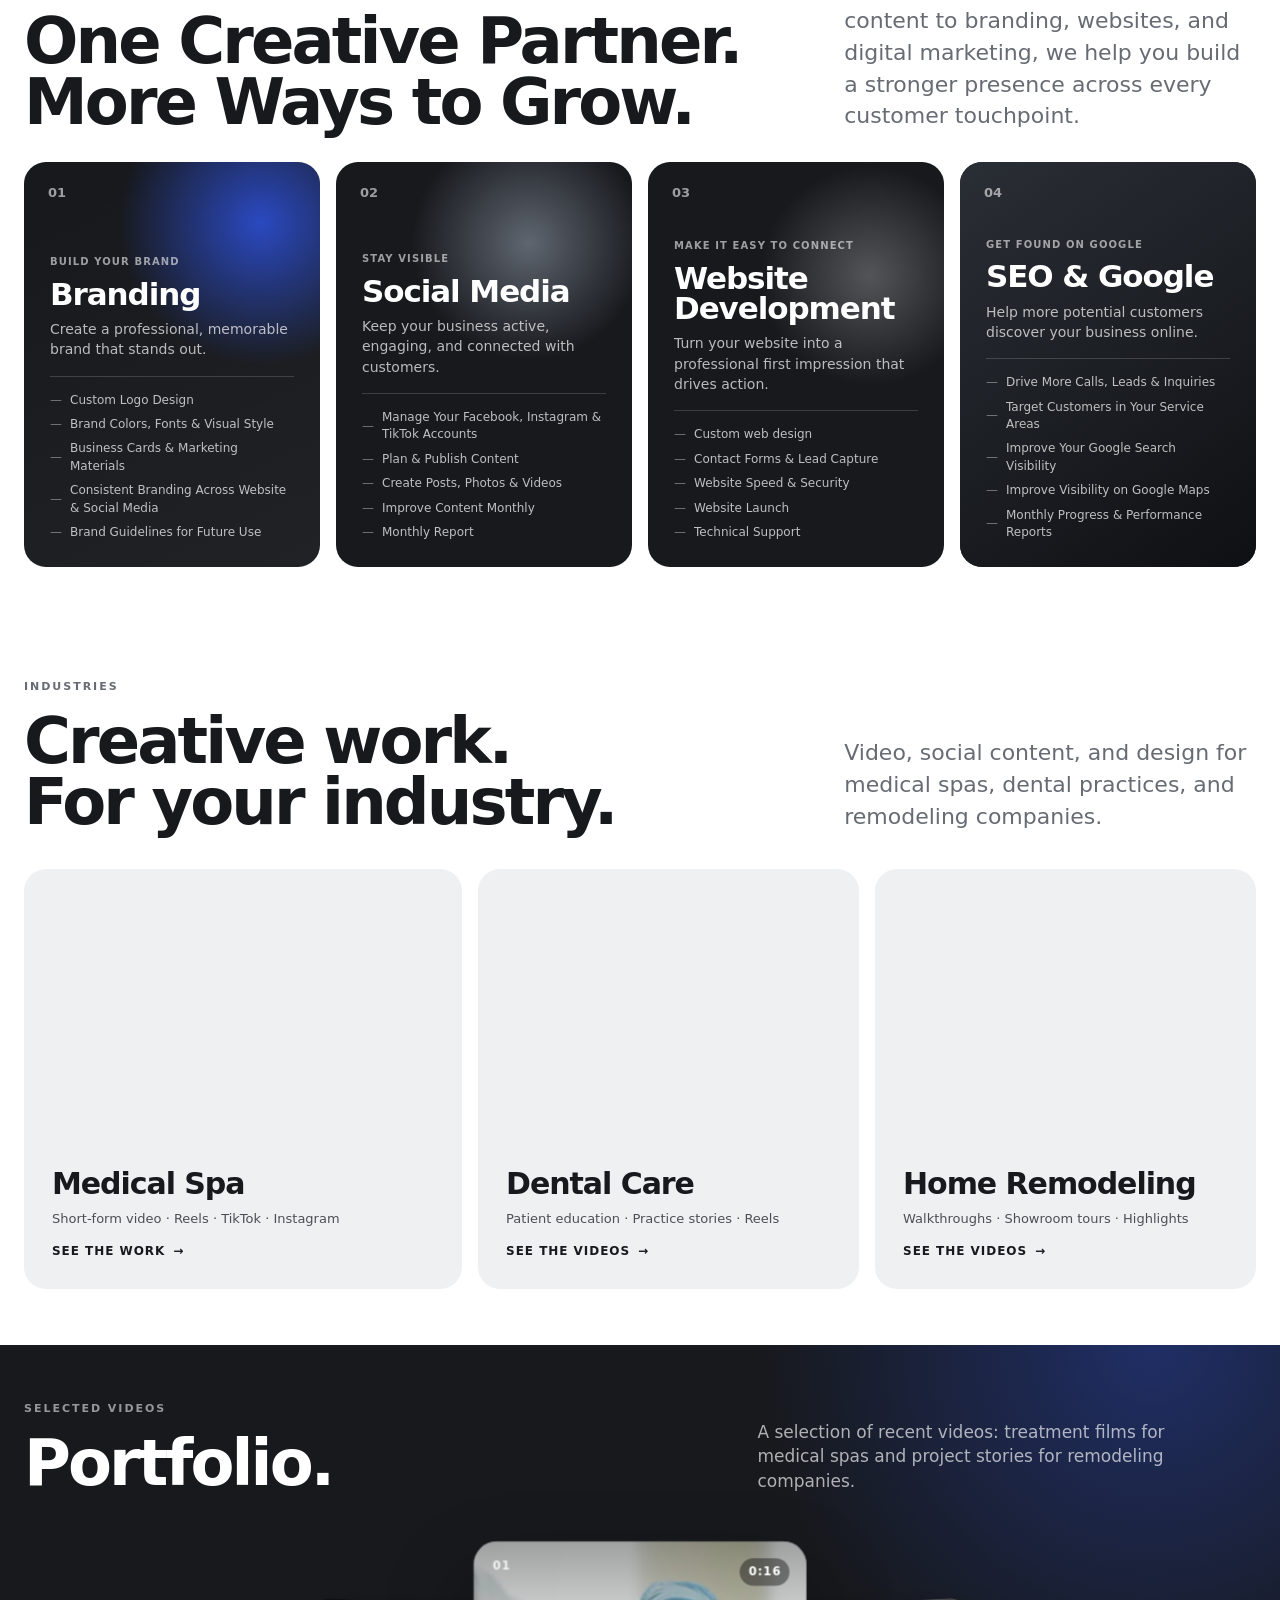
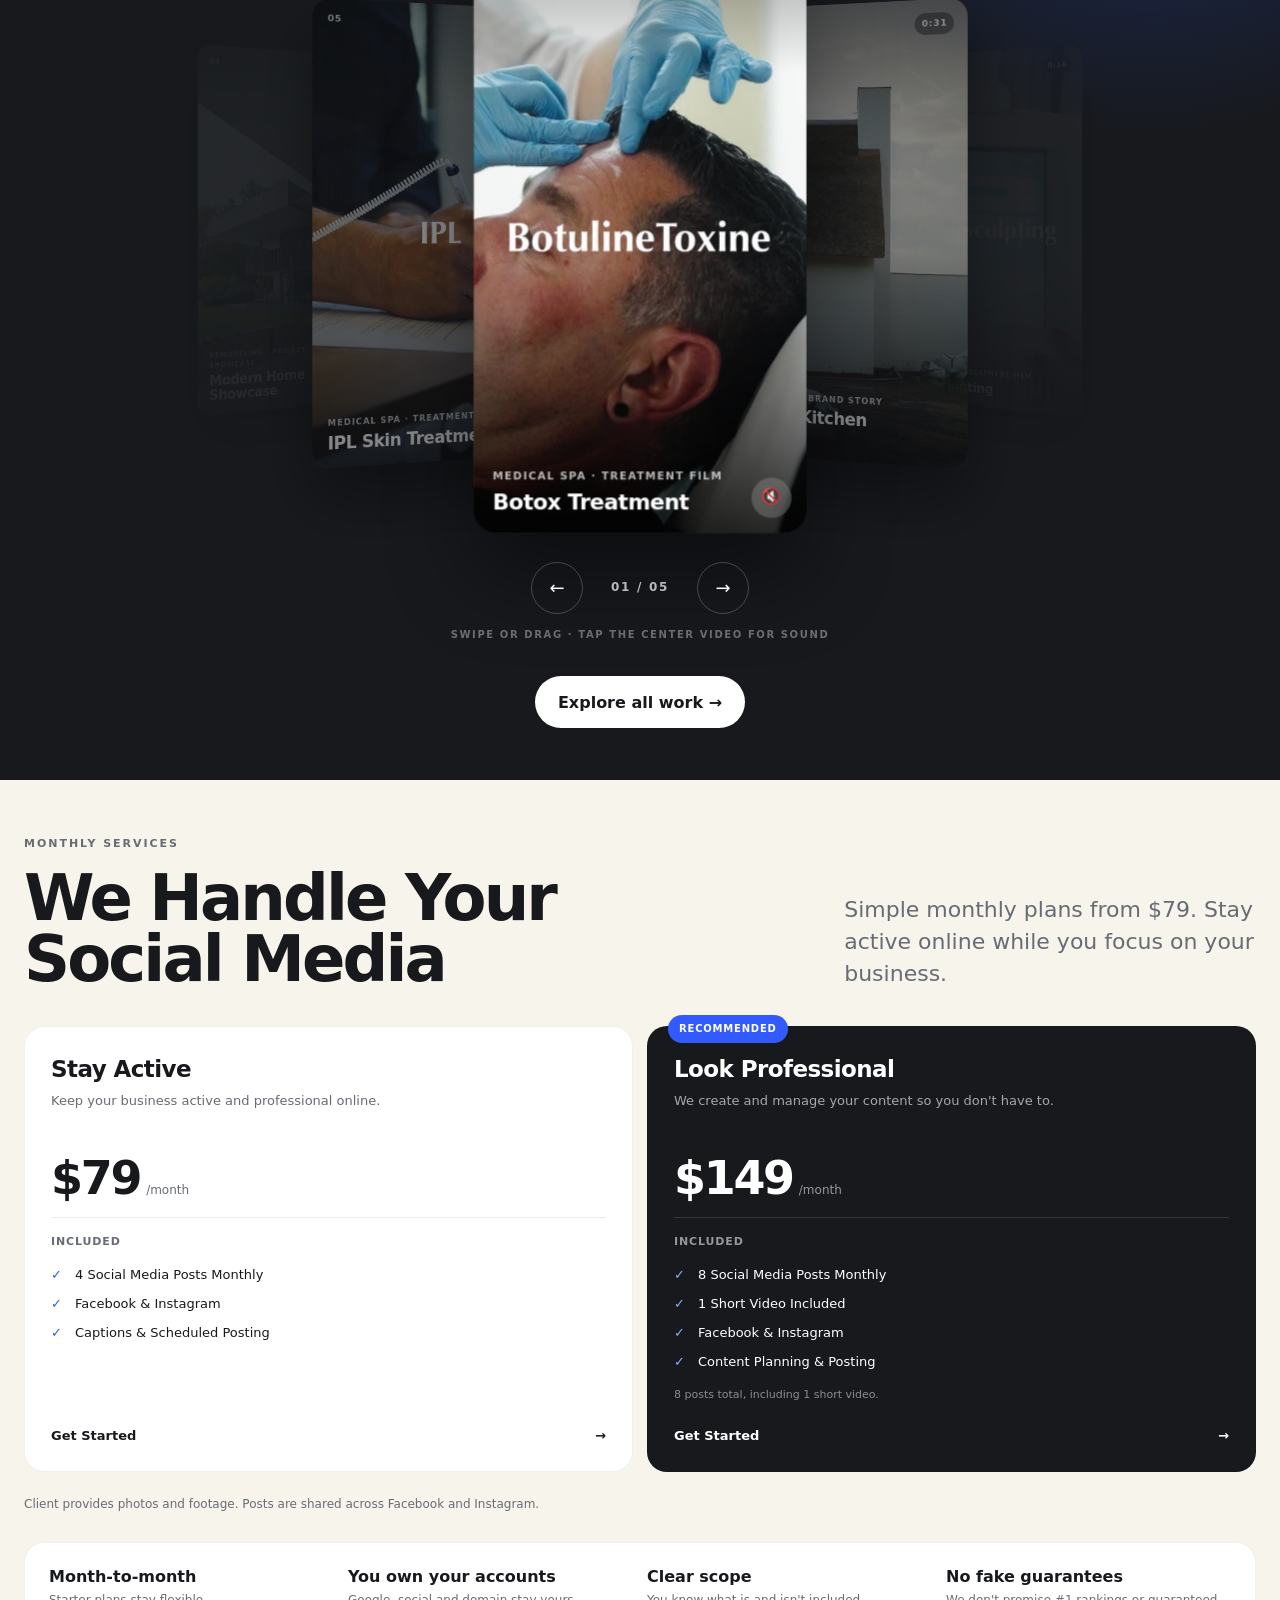
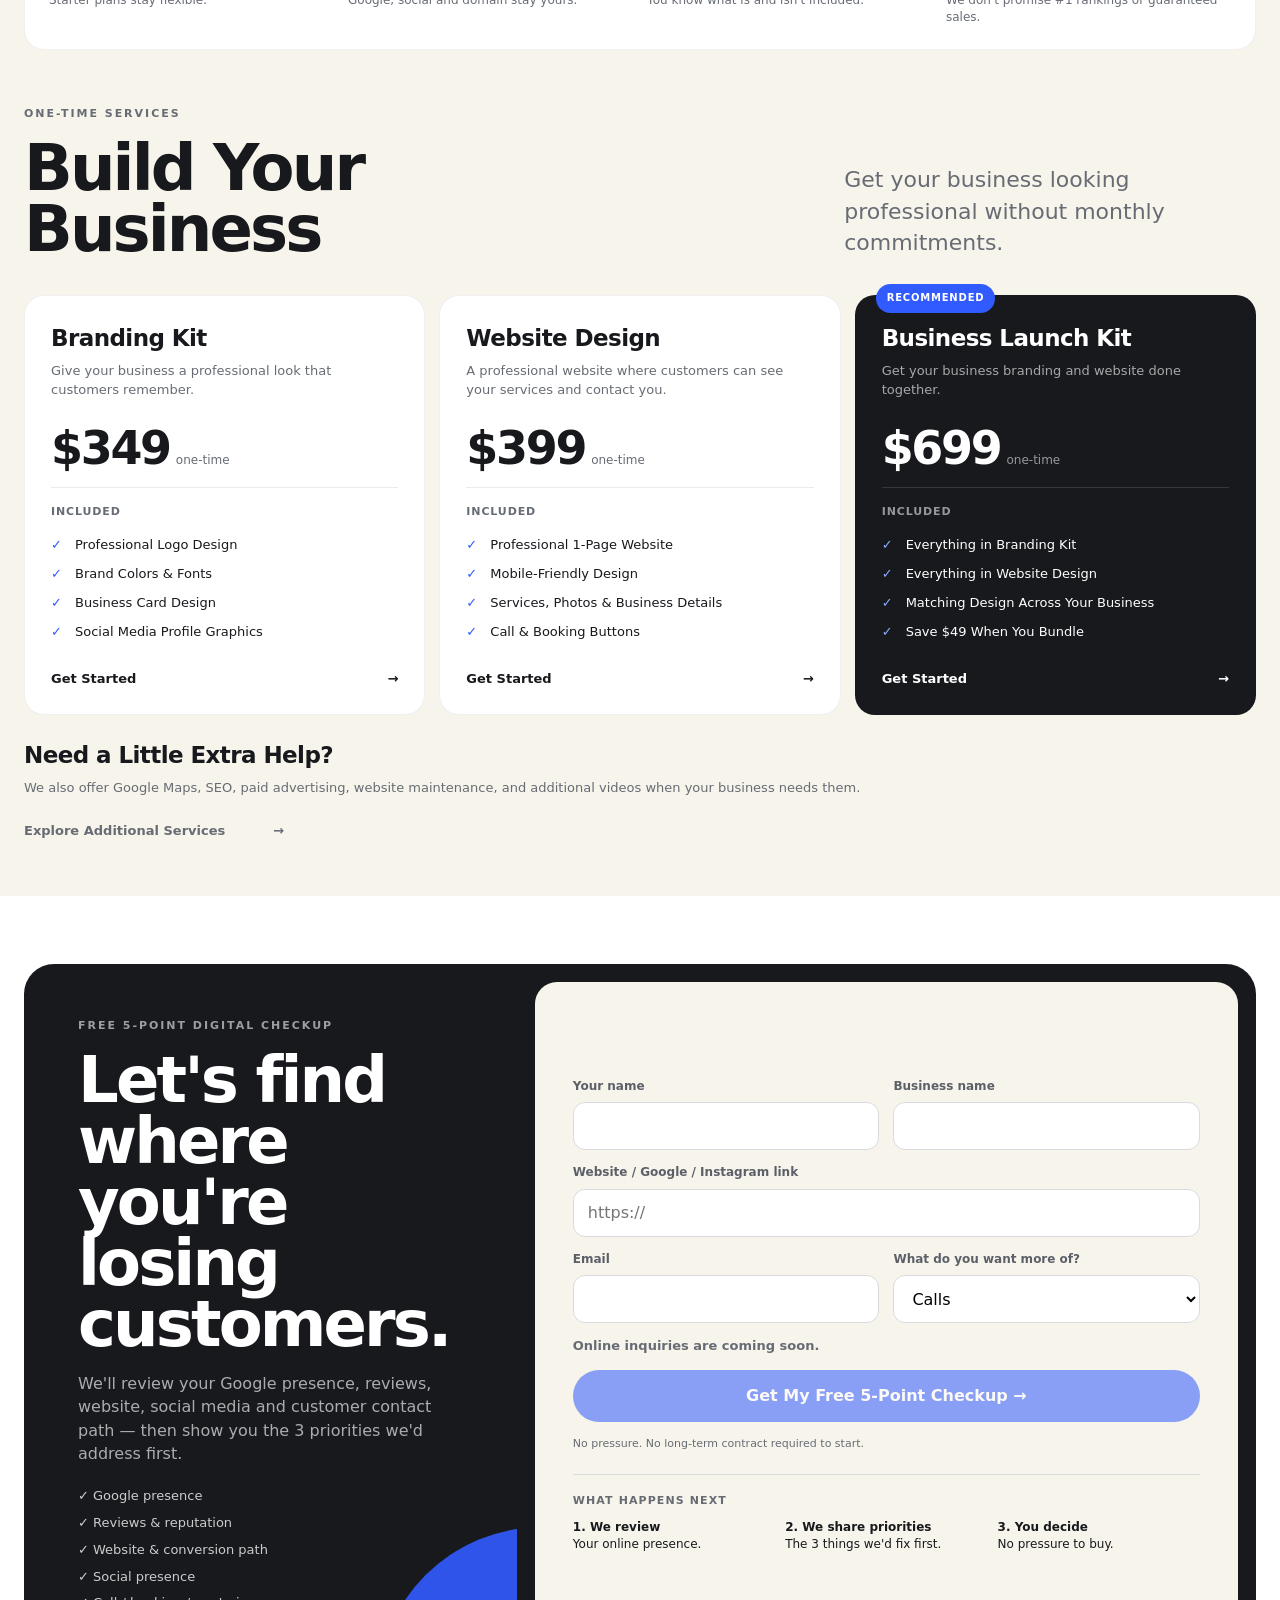
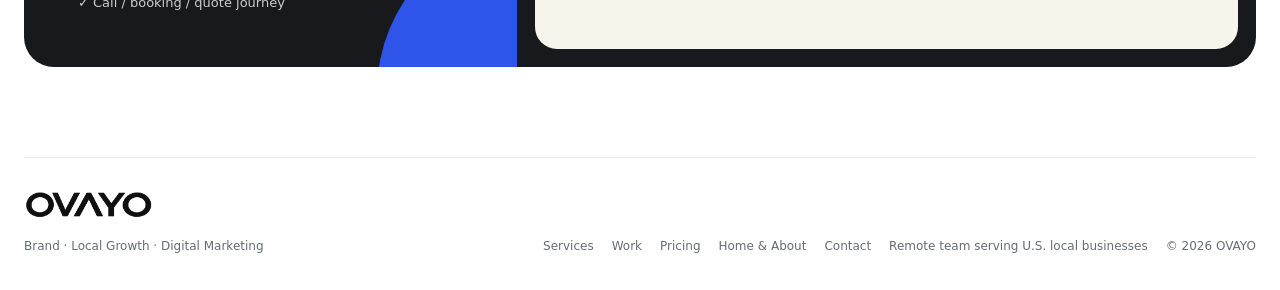
==== commit e619b888: "New portfolio videos + Home Remodeling section" ====
--- a/index.html
+++ b/index.html
@@ -7,10 +7,10 @@
   <title>Video Production · Social Content · Branding · Websites</title>
   <link rel="canonical" href="https://ovayostudio.com/" />
   <link rel="stylesheet" href="assets/css/site.css?v=20261124f" />
-  <link rel="stylesheet" href="assets/css/medspa-reel.css?v=portfolio-publish-20261125" />
+  <link rel="stylesheet" href="assets/css/medspa-reel.css?v=portfolio-publish-20261125b" />
   <script src="assets/js/site.js?v=single-page-20261124" defer></script>
   <script src="assets/js/contact.js" defer></script>
-  <script src="assets/js/medspa-reel.js?v=portfolio-publish-20261125" defer></script>
+  <script src="assets/js/medspa-reel.js?v=portfolio-publish-20261125b" defer></script>
   <link rel="stylesheet" href="assets/css/hero-reels.css?v=six-20261125" />
   <script src="assets/js/hero-reels.js?v=six-20261125" defer></script>
   <link rel="stylesheet" href="assets/css/home-work.css?v=portfolio-blank-20261125" />
@@ -318,14 +318,14 @@
             </div>
             <a class="work-card-link" href="work.html#dental-care" aria-label="See the Dental Care videos"></a>
           </article>
-          <article class="work-card">
+          <article class="work-card work-card--blank">
             <div class="work-art"></div>
             <div class="work-overlay">
-              <span class="concept">Concept project</span>
               <div class="work-title">Home Remodeling</div>
-              <div class="work-meta">Goal: more quote requests · Before/after video · Google · Website</div>
-            </div>
-            <a class="work-card-link" href="work.html#concepts" aria-label="See concept projects"></a>
+              <div class="work-meta">Walkthroughs · Showroom tours · Highlights</div>
+              <div class="work-cta">See the videos <span aria-hidden="true">→</span></div>
+            </div>
+            <a class="work-card-link" href="work.html#remodeling" aria-label="See the Home Remodeling videos"></a>
           </article>
         </div>
       </div>
@@ -338,80 +338,68 @@
             <div class="eyebrow">Selected videos</div>
             <h2 class="h2" id="portfolio-heading">Portfolio.</h2>
           </div>
-          <p>Three Medical Spa videos and three Dental Care videos. Dental footage by InstaBrand Productions, shared with permission.</p>
-        </div>
-        <div class="carousel3d" tabindex="0" role="region" aria-roledescription="carousel" aria-label="Selected Medical Spa and Dental Care videos">
+          <p>A selection of recent videos: treatment films for medical spas and project stories for remodeling companies.</p>
+        </div>
+        <div class="carousel3d" tabindex="0" role="region" aria-roledescription="carousel" aria-label="Selected portfolio videos">
           <div class="c3d-stage">
-            <article class="c3d-card" aria-roledescription="slide" aria-label="1 of 6: Dr. Zeena Clinic">
-              <video muted loop playsinline preload="none" poster="assets/video/medspa/dr-zeena-clinic.jpg" data-src="assets/video/medspa/dr-zeena-clinic.mp4"></video>
+            <article class="c3d-card" aria-roledescription="slide" aria-label="1 of 5: Botox Treatment">
+              <video muted loop playsinline preload="none" poster="assets/video/medspa/botox.jpg" data-src="assets/video/medspa/botox.mp4"></video>
               <span class="c3d-num">01</span>
-              <span class="c3d-time">0:39</span>
+              <span class="c3d-time">0:16</span>
               <div class="c3d-meta">
-                <div class="c3d-kicker">Medical Spa · Clinic tour</div>
-                <div class="c3d-title">Dr. Zeena Clinic</div>
+                <div class="c3d-kicker">Medical Spa · Treatment film</div>
+                <div class="c3d-title">Botox Treatment</div>
               </div>
               <button class="c3d-sound" type="button" aria-label="Turn sound on" tabindex="-1">🔇</button>
               <span class="c3d-shade" aria-hidden="true"></span>
             </article>
-            <article class="c3d-card" aria-roledescription="slide" aria-label="2 of 6: Cosmetic Transformation">
-              <video muted loop playsinline preload="none" poster="assets/reels/posters/soft-touch-2.jpg" data-src="assets/reels/preview/soft-touch-2.mp4" data-full="assets/reels/full/soft-touch-2.mp4"></video>
+            <article class="c3d-card" aria-roledescription="slide" aria-label="2 of 5: Custom Kitchen Build">
+              <video muted loop playsinline preload="none" poster="assets/video/remodeling/bouw-id-story.jpg" data-src="assets/video/remodeling/bouw-id-story.mp4"></video>
               <span class="c3d-num">02</span>
-              <span class="c3d-time">0:48</span>
+              <span class="c3d-time">0:31</span>
               <div class="c3d-meta">
-                <div class="c3d-kicker">Dental Care · Doctor-led</div>
-                <div class="c3d-title">Cosmetic Transformation</div>
+                <div class="c3d-kicker">Remodeling · Brand story</div>
+                <div class="c3d-title">Custom Kitchen Build</div>
               </div>
               <button class="c3d-sound" type="button" aria-label="Turn sound on" tabindex="-1">🔇</button>
               <span class="c3d-shade" aria-hidden="true"></span>
             </article>
-            <article class="c3d-card" aria-roledescription="slide" aria-label="3 of 6: Microneedling, Rated">
-              <video muted loop playsinline preload="none" poster="assets/video/medspa/derma-clinic-1.jpg" data-src="assets/video/medspa/derma-clinic-1.mp4"></video>
+            <article class="c3d-card" aria-roledescription="slide" aria-label="3 of 5: CoolSculpting">
+              <video muted loop playsinline preload="none" poster="assets/video/medspa/coolsculpting.jpg" data-src="assets/video/medspa/coolsculpting.mp4"></video>
               <span class="c3d-num">03</span>
-              <span class="c3d-time">0:19</span>
+              <span class="c3d-time">0:16</span>
               <div class="c3d-meta">
-                <div class="c3d-kicker">Medical Spa · Rate the treatment</div>
-                <div class="c3d-title">Microneedling, Rated</div>
+                <div class="c3d-kicker">Medical Spa · Treatment film</div>
+                <div class="c3d-title">CoolSculpting</div>
               </div>
               <button class="c3d-sound" type="button" aria-label="Turn sound on" tabindex="-1">🔇</button>
               <span class="c3d-shade" aria-hidden="true"></span>
             </article>
-            <article class="c3d-card" aria-roledescription="slide" aria-label="4 of 6: Smiles in Motion">
-              <video muted loop playsinline preload="none" poster="assets/reels/posters/snow-ortho-1.jpg" data-src="assets/reels/preview/snow-ortho-1.mp4" data-full="assets/reels/full/snow-ortho-1.mp4"></video>
+            <article class="c3d-card" data-noaudio aria-roledescription="slide" aria-label="4 of 5: Modern Home Showcase">
+              <video muted loop playsinline preload="none" poster="assets/video/remodeling/modern-home-showcase.jpg" data-src="assets/video/remodeling/modern-home-showcase.mp4"></video>
               <span class="c3d-num">04</span>
-              <span class="c3d-time">0:22</span>
+              <span class="c3d-time">0:12</span>
               <div class="c3d-meta">
-                <div class="c3d-kicker">Dental Care · Patient journey</div>
-                <div class="c3d-title">Smiles in Motion</div>
+                <div class="c3d-kicker">Remodeling · Project showcase</div>
+                <div class="c3d-title">Modern Home Showcase</div>
+              </div>
+              <span class="c3d-shade" aria-hidden="true"></span>
+            </article>
+            <article class="c3d-card" aria-roledescription="slide" aria-label="5 of 5: IPL Skin Treatment">
+              <video muted loop playsinline preload="none" poster="assets/video/medspa/ipl.jpg" data-src="assets/video/medspa/ipl.mp4"></video>
+              <span class="c3d-num">05</span>
+              <span class="c3d-time">0:19</span>
+              <div class="c3d-meta">
+                <div class="c3d-kicker">Medical Spa · Treatment film</div>
+                <div class="c3d-title">IPL Skin Treatment</div>
               </div>
               <button class="c3d-sound" type="button" aria-label="Turn sound on" tabindex="-1">🔇</button>
               <span class="c3d-shade" aria-hidden="true"></span>
             </article>
-            <article class="c3d-card" aria-roledescription="slide" aria-label="5 of 6: Men&#x27;s Skin After 30">
-              <video muted loop playsinline preload="none" poster="assets/video/medspa/bik-asian-man-over-30.jpg" data-src="assets/video/medspa/bik-asian-man-over-30.mp4"></video>
-              <span class="c3d-num">05</span>
-              <span class="c3d-time">1:16</span>
-              <div class="c3d-meta">
-                <div class="c3d-kicker">Medical Spa · Doctor-led</div>
-                <div class="c3d-title">Men&#x27;s Skin After 30</div>
-              </div>
-              <button class="c3d-sound" type="button" aria-label="Turn sound on" tabindex="-1">🔇</button>
-              <span class="c3d-shade" aria-hidden="true"></span>
-            </article>
-            <article class="c3d-card" aria-roledescription="slide" aria-label="6 of 6: The Soft Touch Difference">
-              <video muted loop playsinline preload="none" poster="assets/reels/posters/soft-touch-1.jpg" data-src="assets/reels/preview/soft-touch-1.mp4" data-full="assets/reels/full/soft-touch-1.mp4"></video>
-              <span class="c3d-num">06</span>
-              <span class="c3d-time">0:41</span>
-              <div class="c3d-meta">
-                <div class="c3d-kicker">Dental Care · Practice story</div>
-                <div class="c3d-title">The Soft Touch Difference</div>
-              </div>
-              <button class="c3d-sound" type="button" aria-label="Turn sound on" tabindex="-1">🔇</button>
-              <span class="c3d-shade" aria-hidden="true"></span>
-            </article>
           </div>
           <div class="c3d-controls">
             <button class="c3d-btn c3d-prev" type="button" aria-label="Previous video">←</button>
-            <span class="c3d-count" aria-live="polite">01 / 06</span>
+            <span class="c3d-count" aria-live="polite">01 / 05</span>
             <button class="c3d-btn c3d-next" type="button" aria-label="Next video">→</button>
           </div>
           <div class="c3d-hint">Swipe or drag · Tap the center video for sound</div>
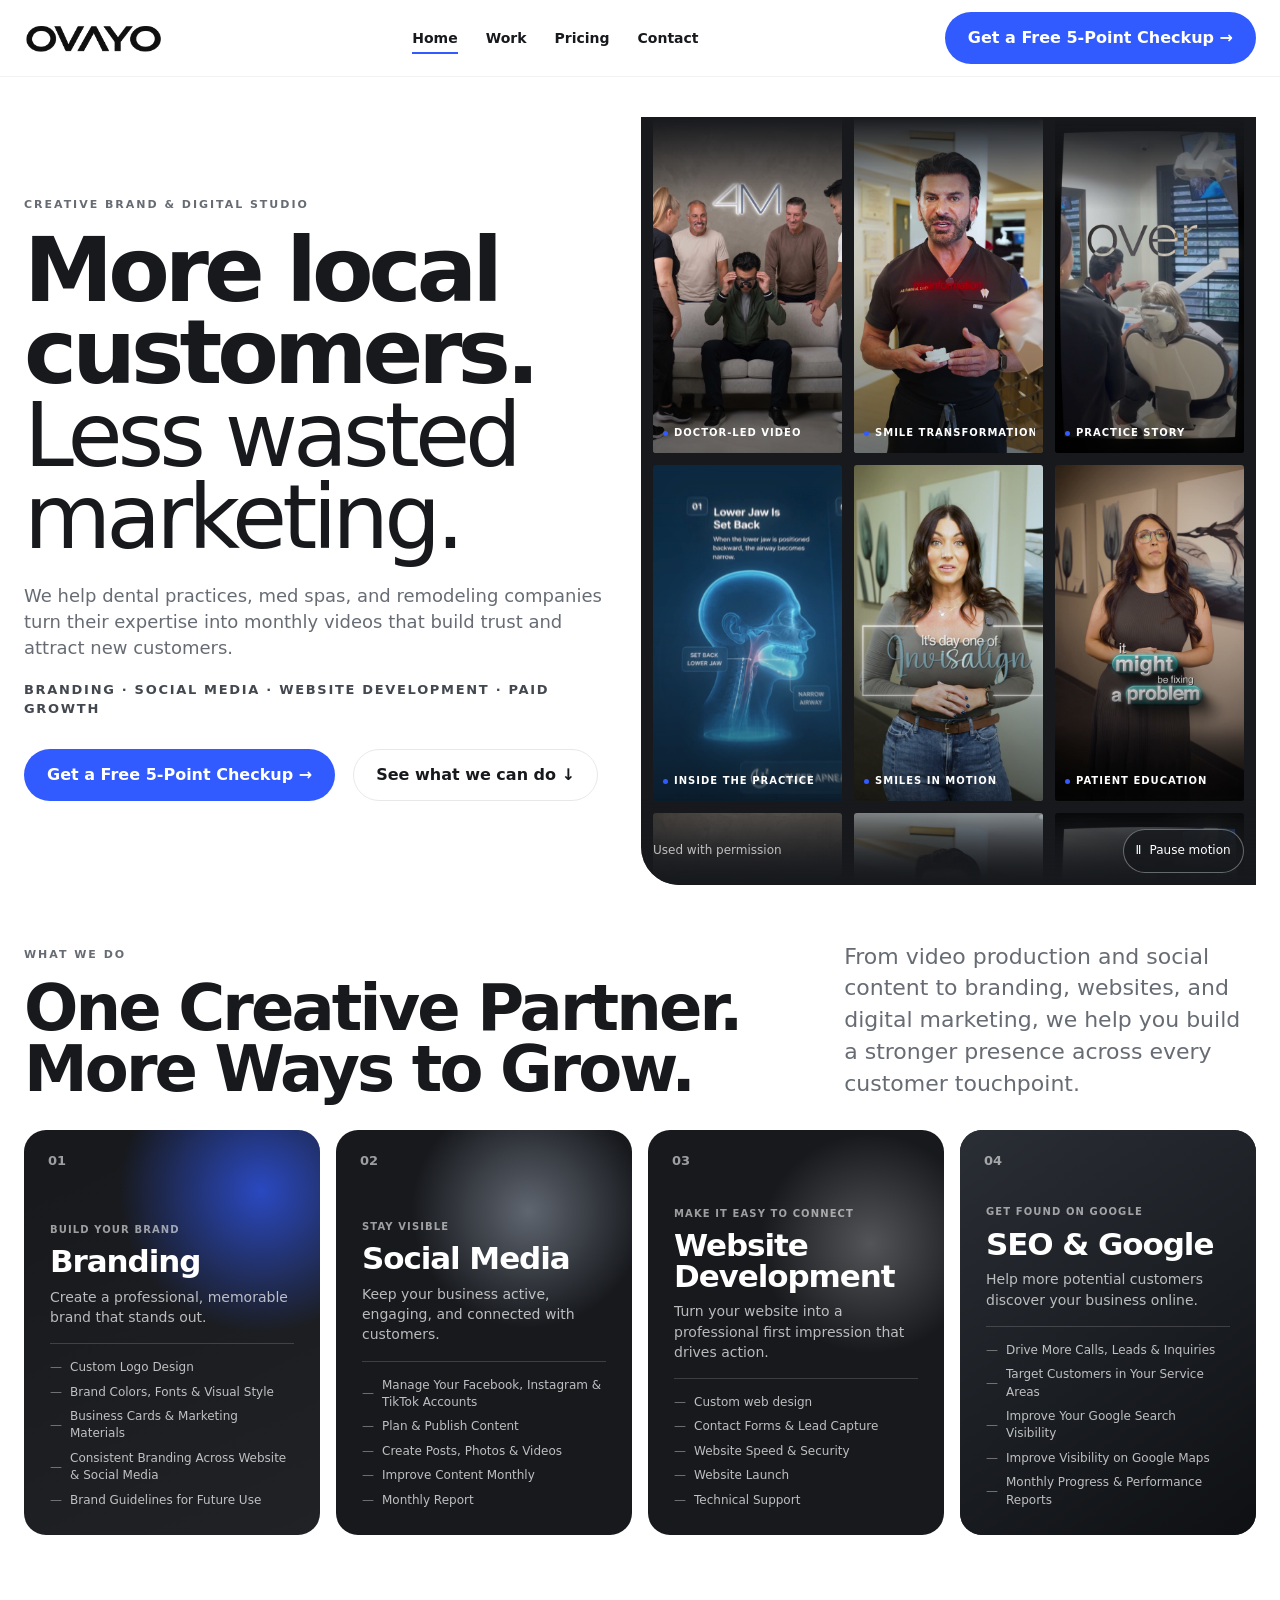
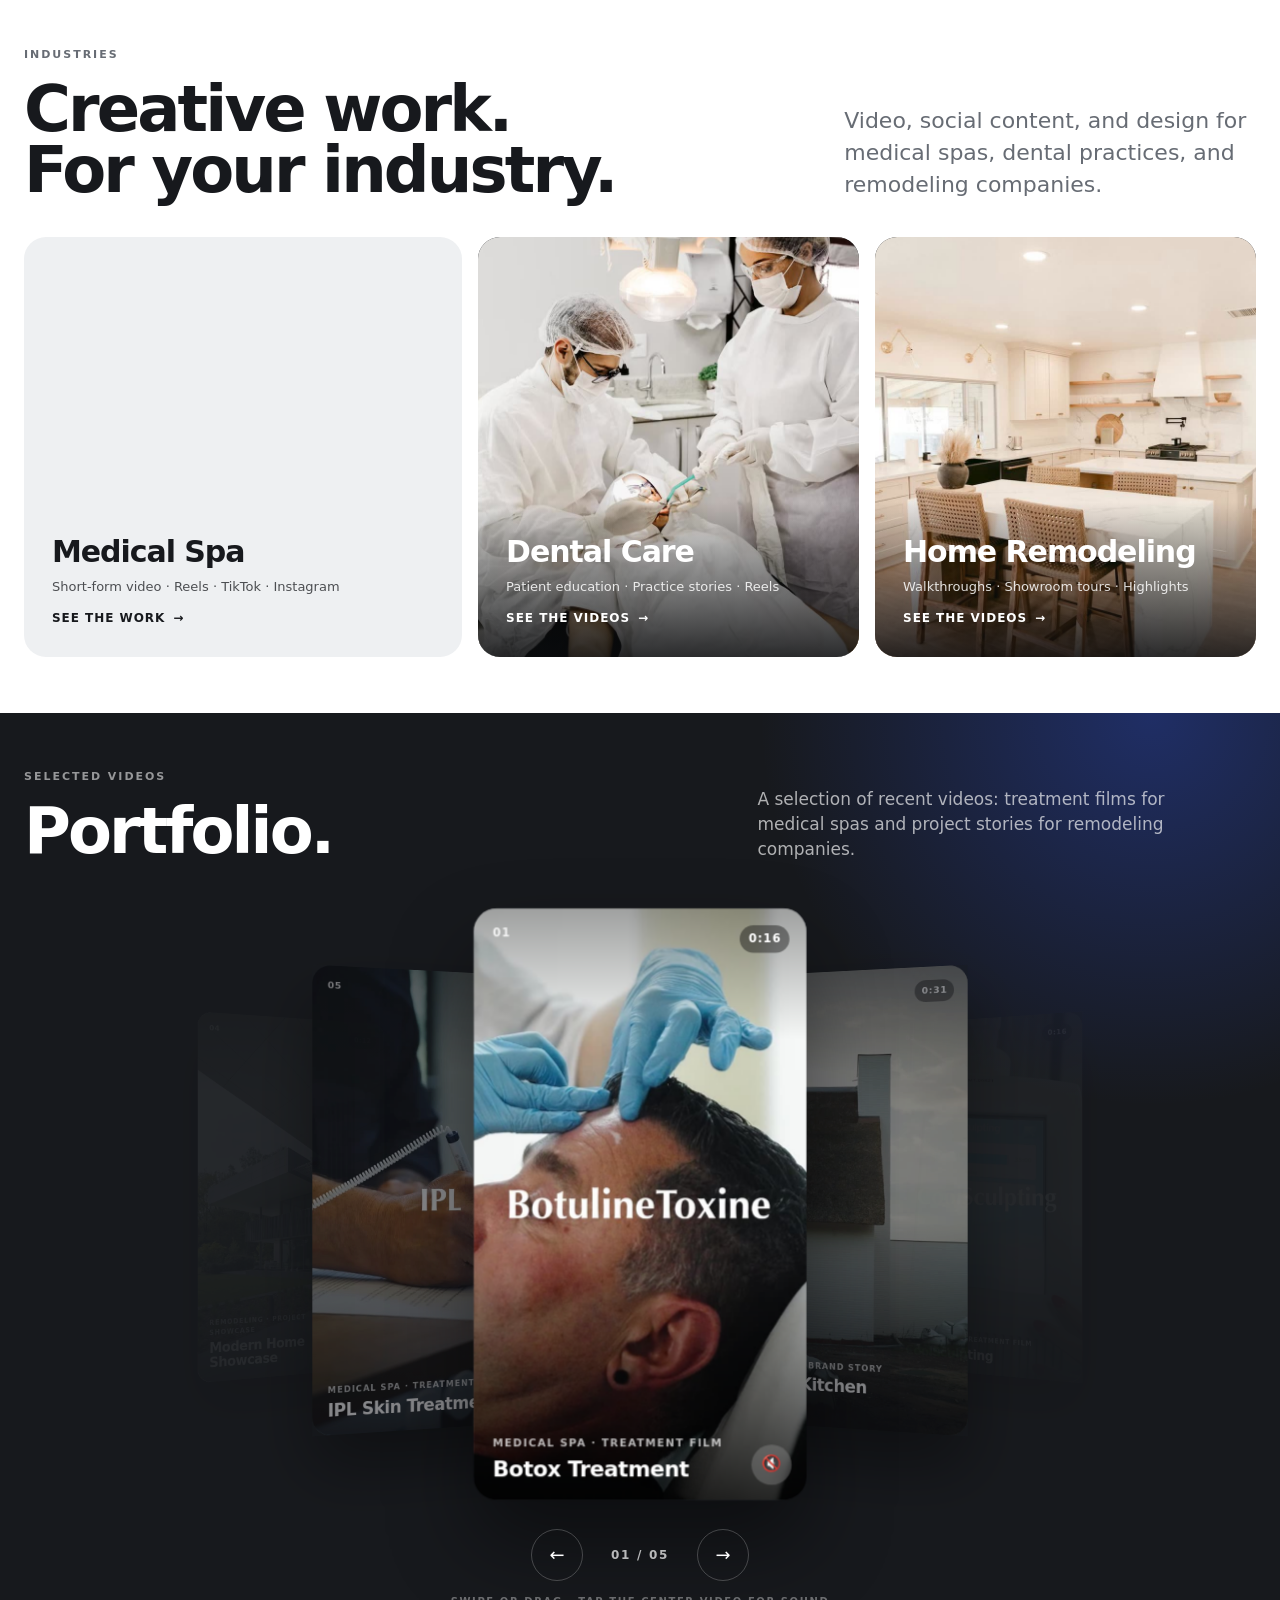
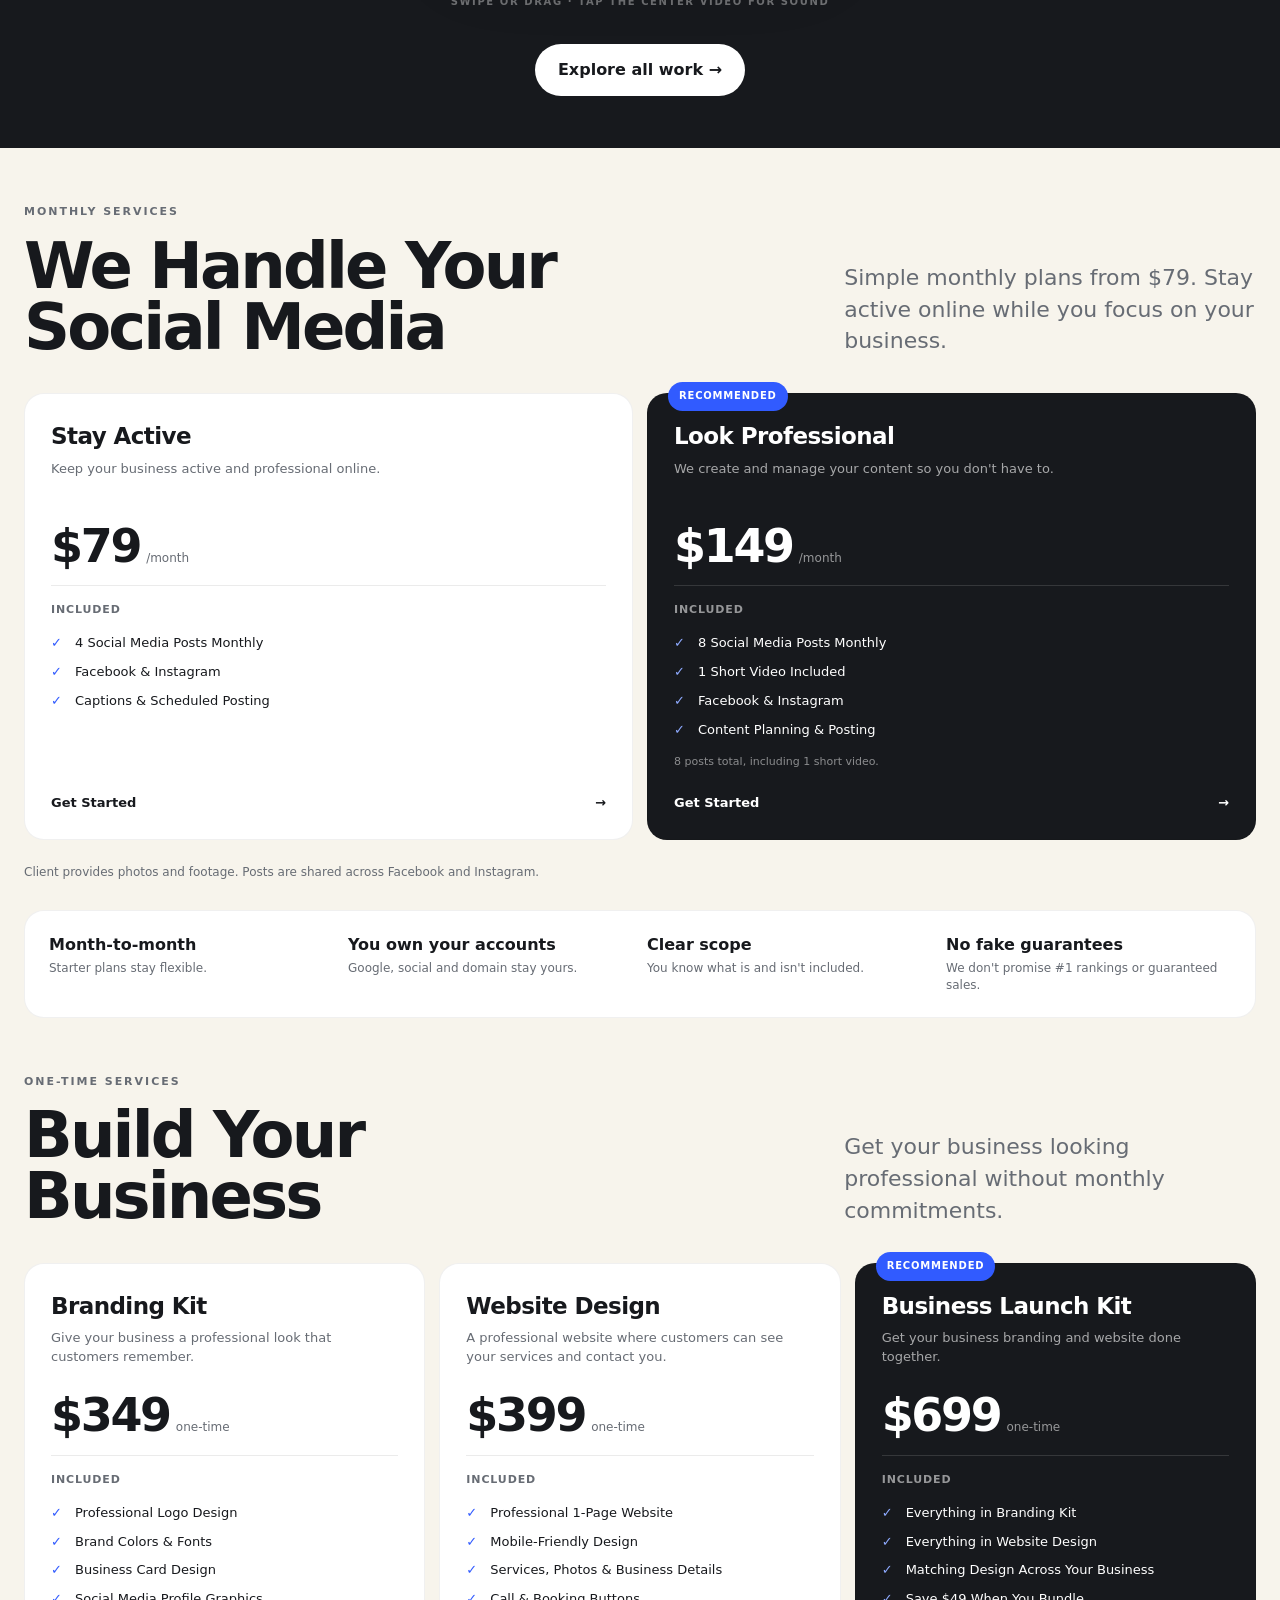
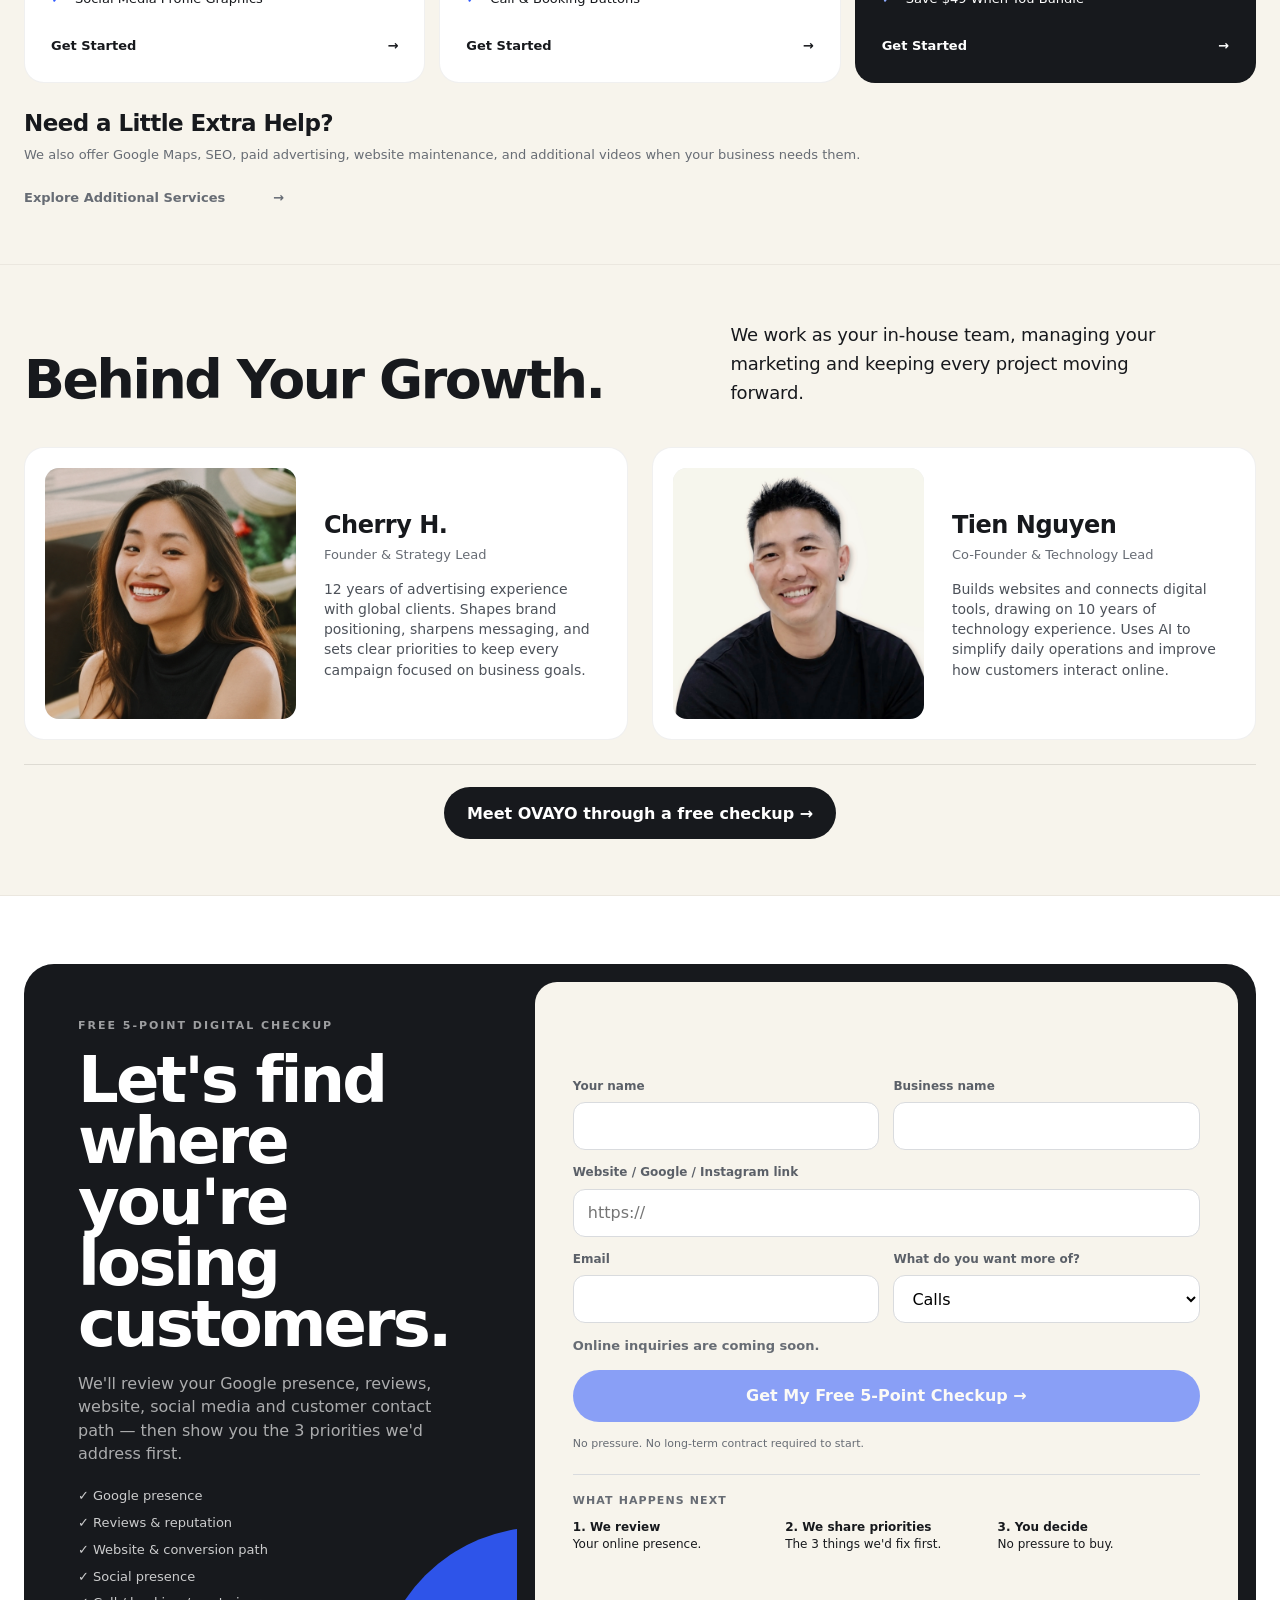
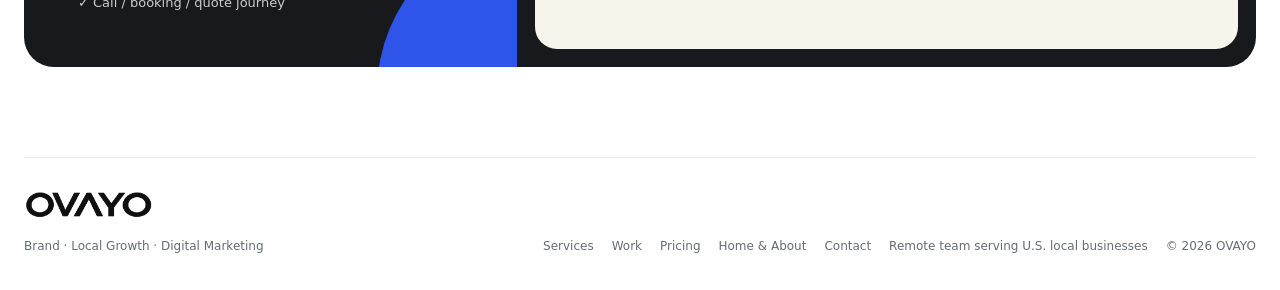
==== commit 920d96cc: "Dental + remodeling photos, move team section above contact" ====
--- a/index.html
+++ b/index.html
@@ -13,7 +13,7 @@
   <script src="assets/js/medspa-reel.js?v=portfolio-publish-20261125b" defer></script>
   <link rel="stylesheet" href="assets/css/hero-reels.css?v=six-20261125" />
   <script src="assets/js/hero-reels.js?v=six-20261125" defer></script>
-  <link rel="stylesheet" href="assets/css/home-work.css?v=portfolio-blank-20261125" />
+  <link rel="stylesheet" href="assets/css/home-work.css?v=industry-photos-20261125b" />
 </head>
 <body data-page="home">
   <header class="site-header">
@@ -166,49 +166,6 @@
       </div>
     </section>
 
-    <section class="section team-highlight" id="team">
-      <div class="container">
-        <div class="team-intro">
-          <div>
-            <h2 class="h2">Behind Your Growth.</h2>
-          </div>
-
-          <p class="team-statement">
-            We work as your in-house team, managing your marketing and keeping every project moving forward.
-          </p>
-        </div>
-
-        <div class="team-proof">
-          <article class="team-card">
-            <div class="team-photo team-photo--portrait">
-              <img src="assets/team/cherry-h-original.png" alt="Cherry H., founder and strategy lead of OVAYO" width="1254" height="1254" loading="lazy" decoding="async" />
-            </div>
-            <div class="team-body">
-              <div class="team-name">Cherry H.</div>
-              <div class="team-role">Founder &amp; Strategy Lead</div>
-              <p class="team-value">12 years of advertising experience with global clients. Shapes brand positioning, sharpens messaging, and sets clear priorities to keep every campaign focused on business goals.</p>
-            </div>
-          </article>
-
-          <article class="team-card">
-            <div class="team-photo team-photo--portrait team-photo--tien">
-              <img src="assets/team/tien-nguyen-portrait-original.JPG" alt="Tien Nguyen, co-founder and technology lead of OVAYO" width="1216" height="1621" loading="lazy" decoding="async" />
-            </div>
-            <div class="team-body">
-              <div class="team-name">Tien Nguyen</div>
-              <div class="team-role">Co-Founder &amp; Technology Lead</div>
-              <p class="team-value">Builds websites and connects digital tools, drawing on 10 years of technology experience. Uses AI to simplify daily operations and improve how customers interact online.</p>
-            </div>
-          </article>
-
-        </div>
-
-        <div class="team-direct">
-          <a href="#checkup" class="btn btn-dark">Meet OVAYO through a free checkup →</a>
-        </div>
-      </div>
-
-</section>
 
     <section class="section" id="services">
       <div class="container">
@@ -309,8 +266,8 @@
             </div>
             <a class="work-card-link" href="work.html#medical-spa" aria-label="See the Medical Spa video work"></a>
           </article>
-          <article class="work-card work-card--blank">
-            <div class="work-art"></div>
+          <article class="work-card work-card--photo">
+            <div class="work-art"><img src="assets/industries/dental-care.jpg" alt="Dentist and assistant treating a patient" width="800" height="1199" loading="lazy" decoding="async" style="object-position:center 35%" /></div>
             <div class="work-overlay">
               <div class="work-title">Dental Care</div>
               <div class="work-meta">Patient education · Practice stories · Reels</div>
@@ -318,8 +275,8 @@
             </div>
             <a class="work-card-link" href="work.html#dental-care" aria-label="See the Dental Care videos"></a>
           </article>
-          <article class="work-card work-card--blank">
-            <div class="work-art"></div>
+          <article class="work-card work-card--photo">
+            <div class="work-art"><img src="assets/industries/home-remodeling.jpg" alt="Bright remodeled kitchen with marble island" width="800" height="1199" loading="lazy" decoding="async" style="object-position:center 55%" /></div>
             <div class="work-overlay">
               <div class="work-title">Home Remodeling</div>
               <div class="work-meta">Walkthroughs · Showroom tours · Highlights</div>
@@ -525,6 +482,50 @@
     </section>
 
 
+    <section class="section team-highlight" id="team">
+      <div class="container">
+        <div class="team-intro">
+          <div>
+            <h2 class="h2">Behind Your Growth.</h2>
+          </div>
+
+          <p class="team-statement">
+            We work as your in-house team, managing your marketing and keeping every project moving forward.
+          </p>
+        </div>
+
+        <div class="team-proof">
+          <article class="team-card">
+            <div class="team-photo team-photo--portrait">
+              <img src="assets/team/cherry-h-original.png" alt="Cherry H., founder and strategy lead of OVAYO" width="1254" height="1254" loading="lazy" decoding="async" />
+            </div>
+            <div class="team-body">
+              <div class="team-name">Cherry H.</div>
+              <div class="team-role">Founder &amp; Strategy Lead</div>
+              <p class="team-value">12 years of advertising experience with global clients. Shapes brand positioning, sharpens messaging, and sets clear priorities to keep every campaign focused on business goals.</p>
+            </div>
+          </article>
+
+          <article class="team-card">
+            <div class="team-photo team-photo--portrait team-photo--tien">
+              <img src="assets/team/tien-nguyen-portrait-original.JPG" alt="Tien Nguyen, co-founder and technology lead of OVAYO" width="1216" height="1621" loading="lazy" decoding="async" />
+            </div>
+            <div class="team-body">
+              <div class="team-name">Tien Nguyen</div>
+              <div class="team-role">Co-Founder &amp; Technology Lead</div>
+              <p class="team-value">Builds websites and connects digital tools, drawing on 10 years of technology experience. Uses AI to simplify daily operations and improve how customers interact online.</p>
+            </div>
+          </article>
+
+        </div>
+
+        <div class="team-direct">
+          <a href="#checkup" class="btn btn-dark">Meet OVAYO through a free checkup →</a>
+        </div>
+      </div>
+
+    </section>
+
     <section class="section-tight" id="checkup">
       <div class="checkup">
         <div class="checkup-copy">
--- a/assets/css/home-work.css
+++ b/assets/css/home-work.css
@@ -12,3 +12,80 @@
 #work .work-card--blank .work-overlay {
   background: transparent;
 }
+
+/* Homepage industry covers with photos. */
+#work .work-card--photo {
+  background: #1c1f23;
+  color: var(--white);
+  isolation: isolate;
+}
+
+#work .work-card--photo .work-art::before,
+#work .work-card--photo .work-art::after {
+  display: none;
+}
+
+#work .work-card--photo .work-art img {
+  position: absolute;
+  inset: 0;
+  width: 100%;
+  height: 100%;
+  object-fit: cover;
+  transform: scale(1.02);
+  transition: transform 1s cubic-bezier(.2,.7,.2,1);
+}
+
+#work .work-card--photo:hover .work-art img {
+  transform: scale(1.07);
+}
+
+#work .work-card--photo .work-overlay {
+  background: linear-gradient(180deg, transparent 0%, rgba(10,11,13,.35) 35%, rgba(10,11,13,.85) 100%);
+}
+
+#work .work-card--photo .work-meta {
+  opacity: .85;
+}
+
+@media (prefers-reduced-motion: reduce) {
+  #work .work-card--photo .work-art img { transition: none; }
+}
+
+/* Keep the three industry cards compact on tablets and phones. */
+@media (min-width: 681px) and (max-width: 980px) {
+  #work .work-grid {
+    grid-template-columns: repeat(3, minmax(0, 1fr));
+    gap: 12px;
+  }
+
+  #work .work-card {
+    min-height: 340px;
+  }
+
+  #work .work-overlay {
+    padding: 20px;
+  }
+
+  #work .work-title {
+    font-size: 22px;
+    line-height: 1.05;
+  }
+
+  #work .work-meta {
+    font-size: 12px;
+  }
+}
+
+@media (max-width: 680px) {
+  #work .work-card {
+    min-height: 240px;
+  }
+
+  #work .work-overlay {
+    padding: 22px;
+  }
+
+  #work .work-title {
+    font-size: 24px;
+  }
+}
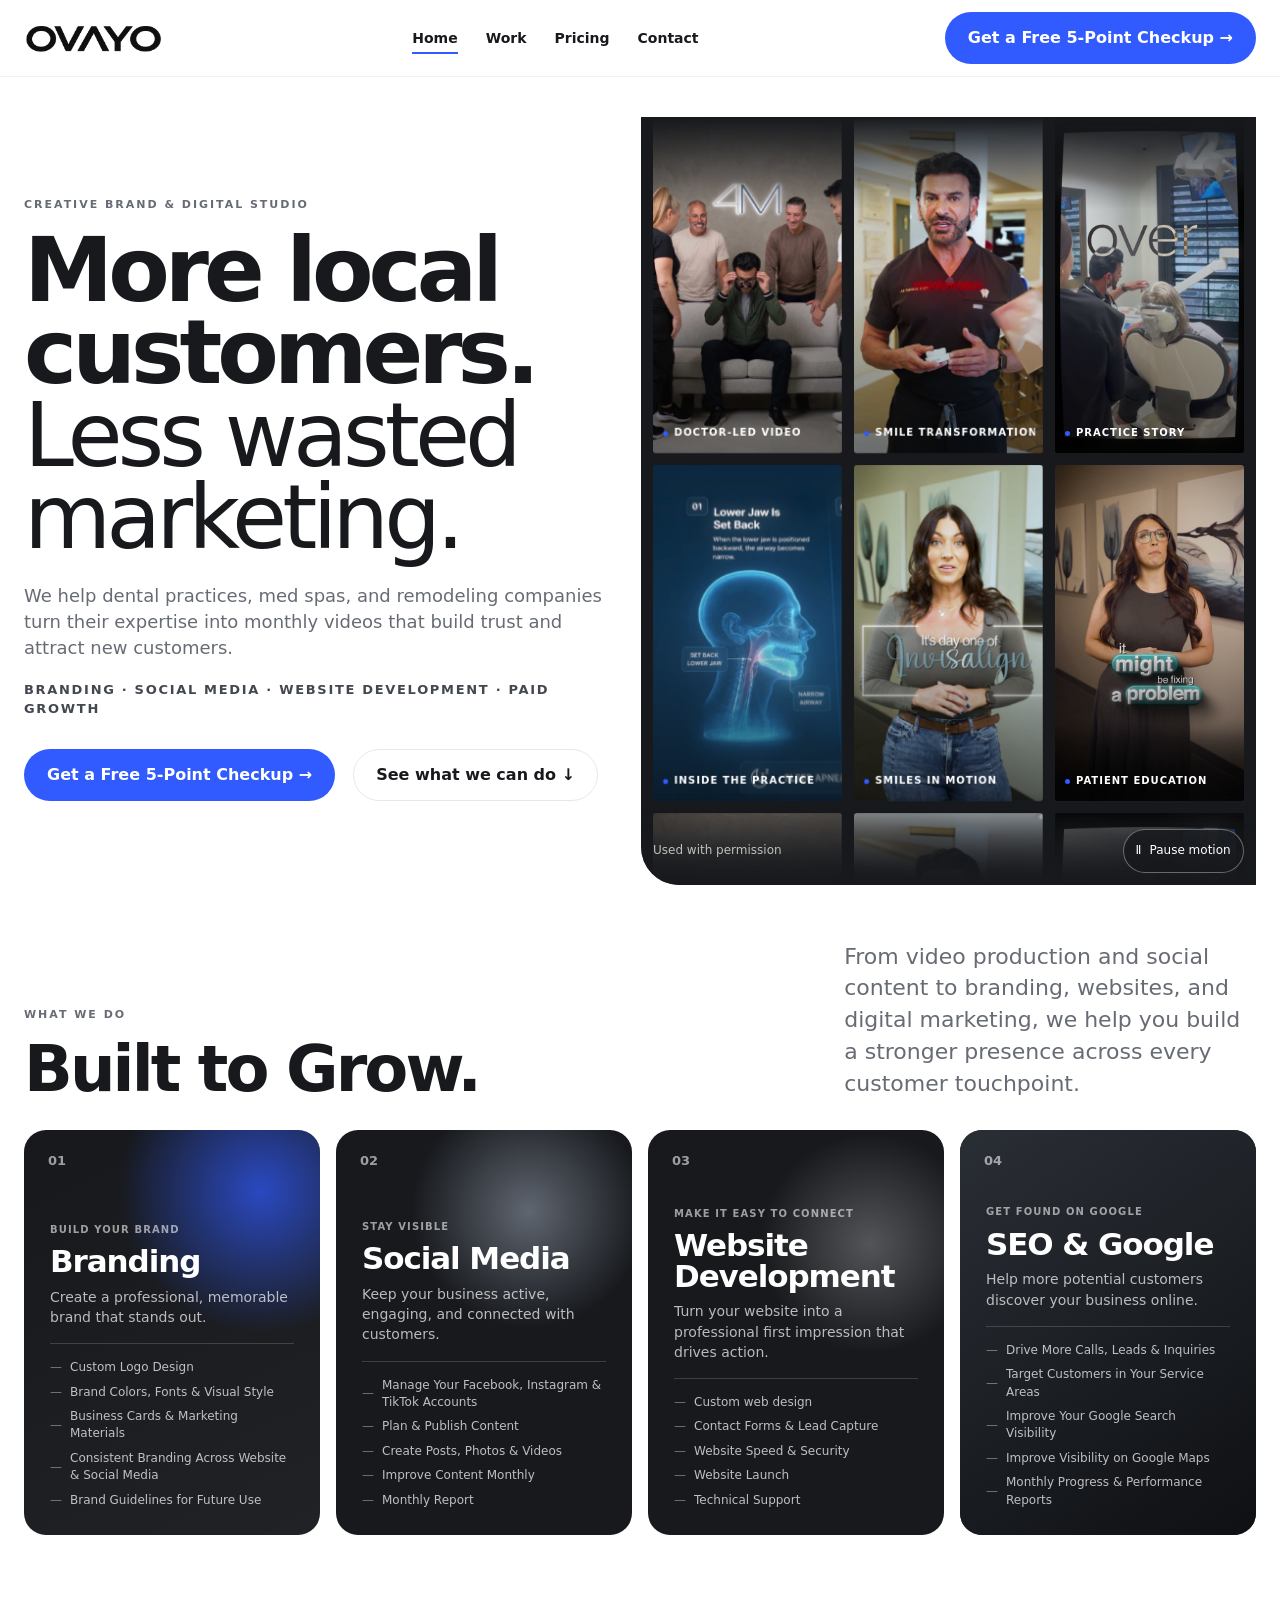
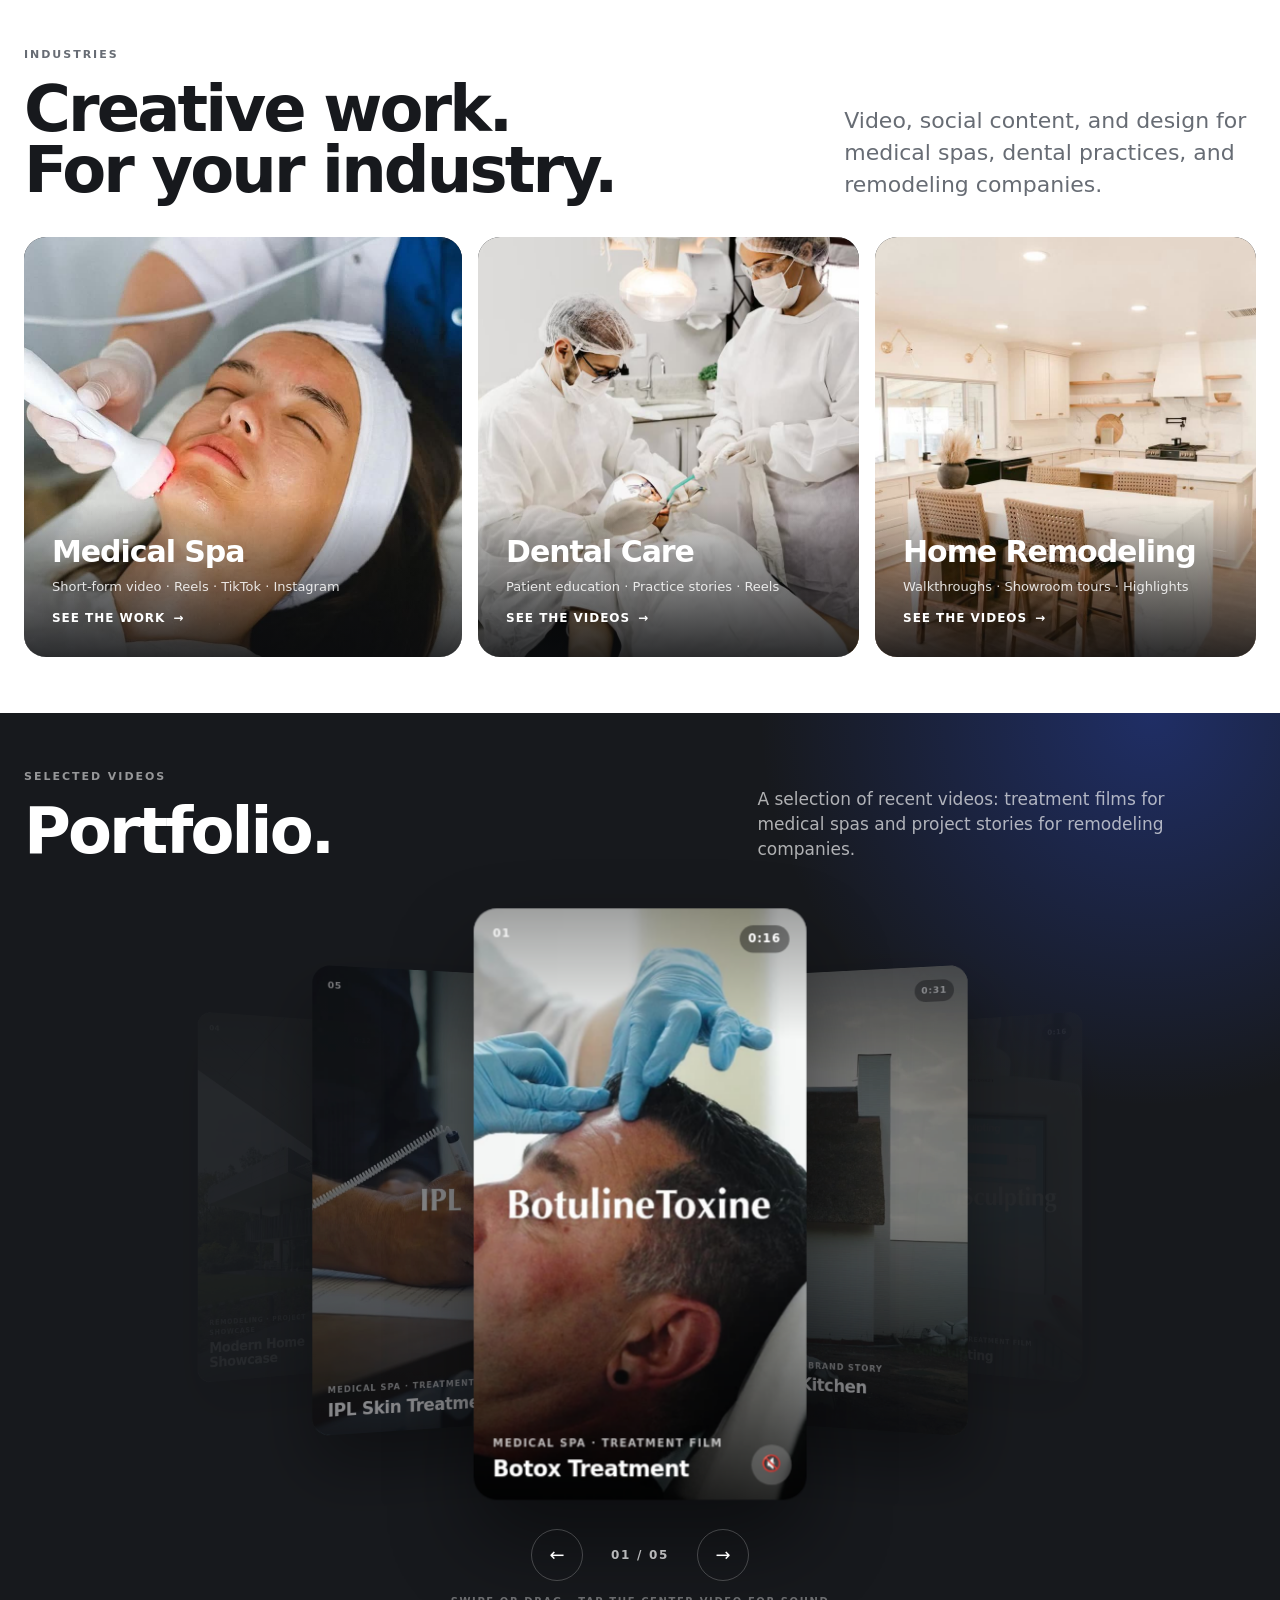
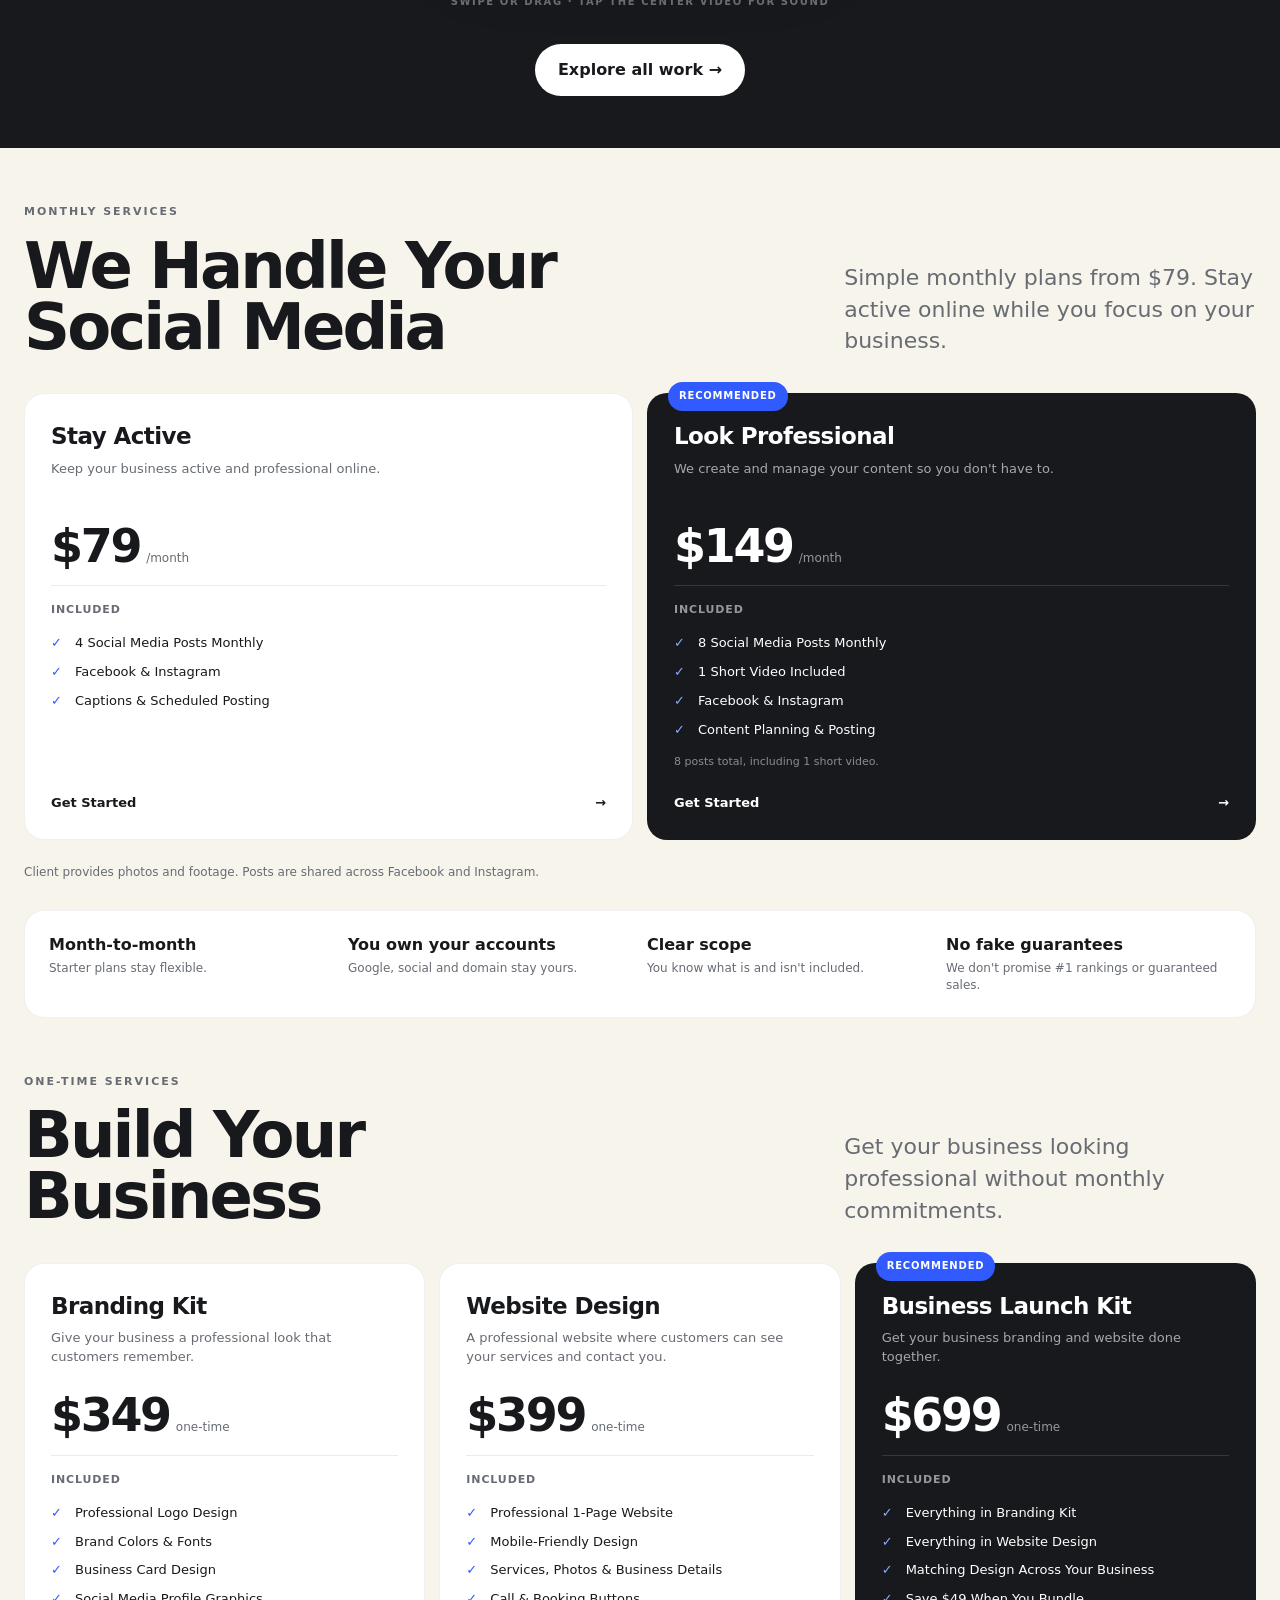
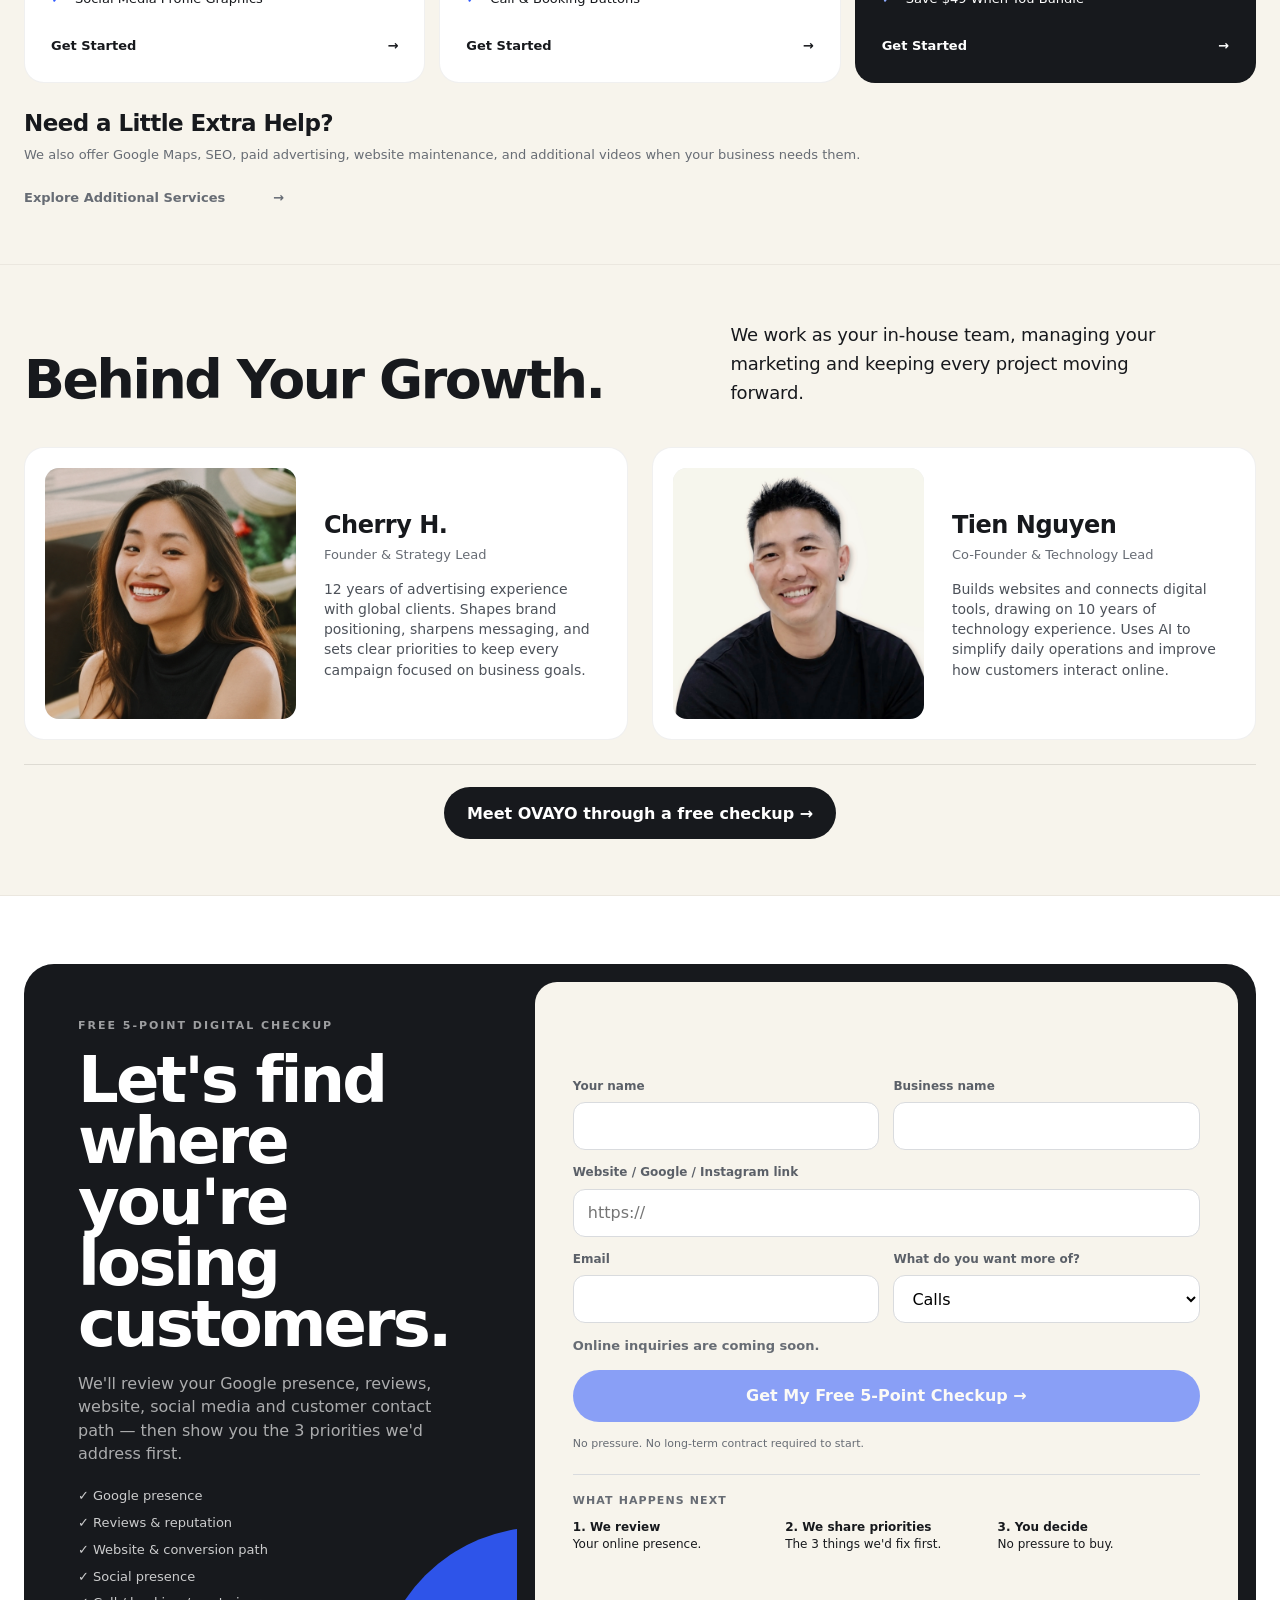
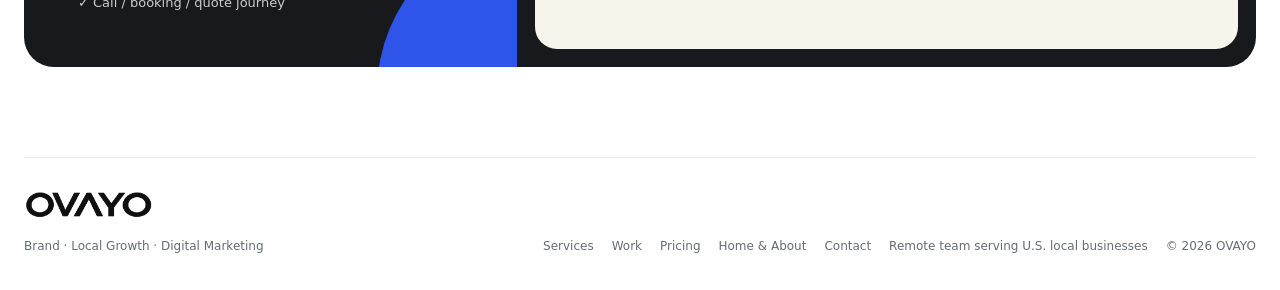
==== commit cd2cf793: "Medical spa photo, shorter services headline" ====
--- a/index.html
+++ b/index.html
@@ -172,7 +172,7 @@
         <div class="section-head">
           <div>
             <div class="eyebrow">What we do</div>
-            <h2 class="h2">One Creative Partner.<br>More Ways to Grow.</h2>
+            <h2 class="h2">Built to Grow.</h2>
           </div>
           <p class="lead">
             From video production and social content to branding, websites, and digital marketing, we help you build a stronger presence across every customer touchpoint.
@@ -257,8 +257,8 @@
           <p class="lead">Video, social content, and design for medical spas, dental practices, and remodeling companies.</p>
         </div>
         <div class="work-grid">
-          <article class="work-card work-card--blank">
-            <div class="work-art"></div>
+          <article class="work-card work-card--photo">
+            <div class="work-art"><img src="assets/industries/medical-spa.jpg" alt="Light therapy facial treatment at a medical spa" width="1000" height="838" loading="lazy" decoding="async" style="object-position:42% center" /></div>
             <div class="work-overlay">
               <div class="work-title">Medical Spa</div>
               <div class="work-meta">Short-form video · Reels · TikTok · Instagram</div>
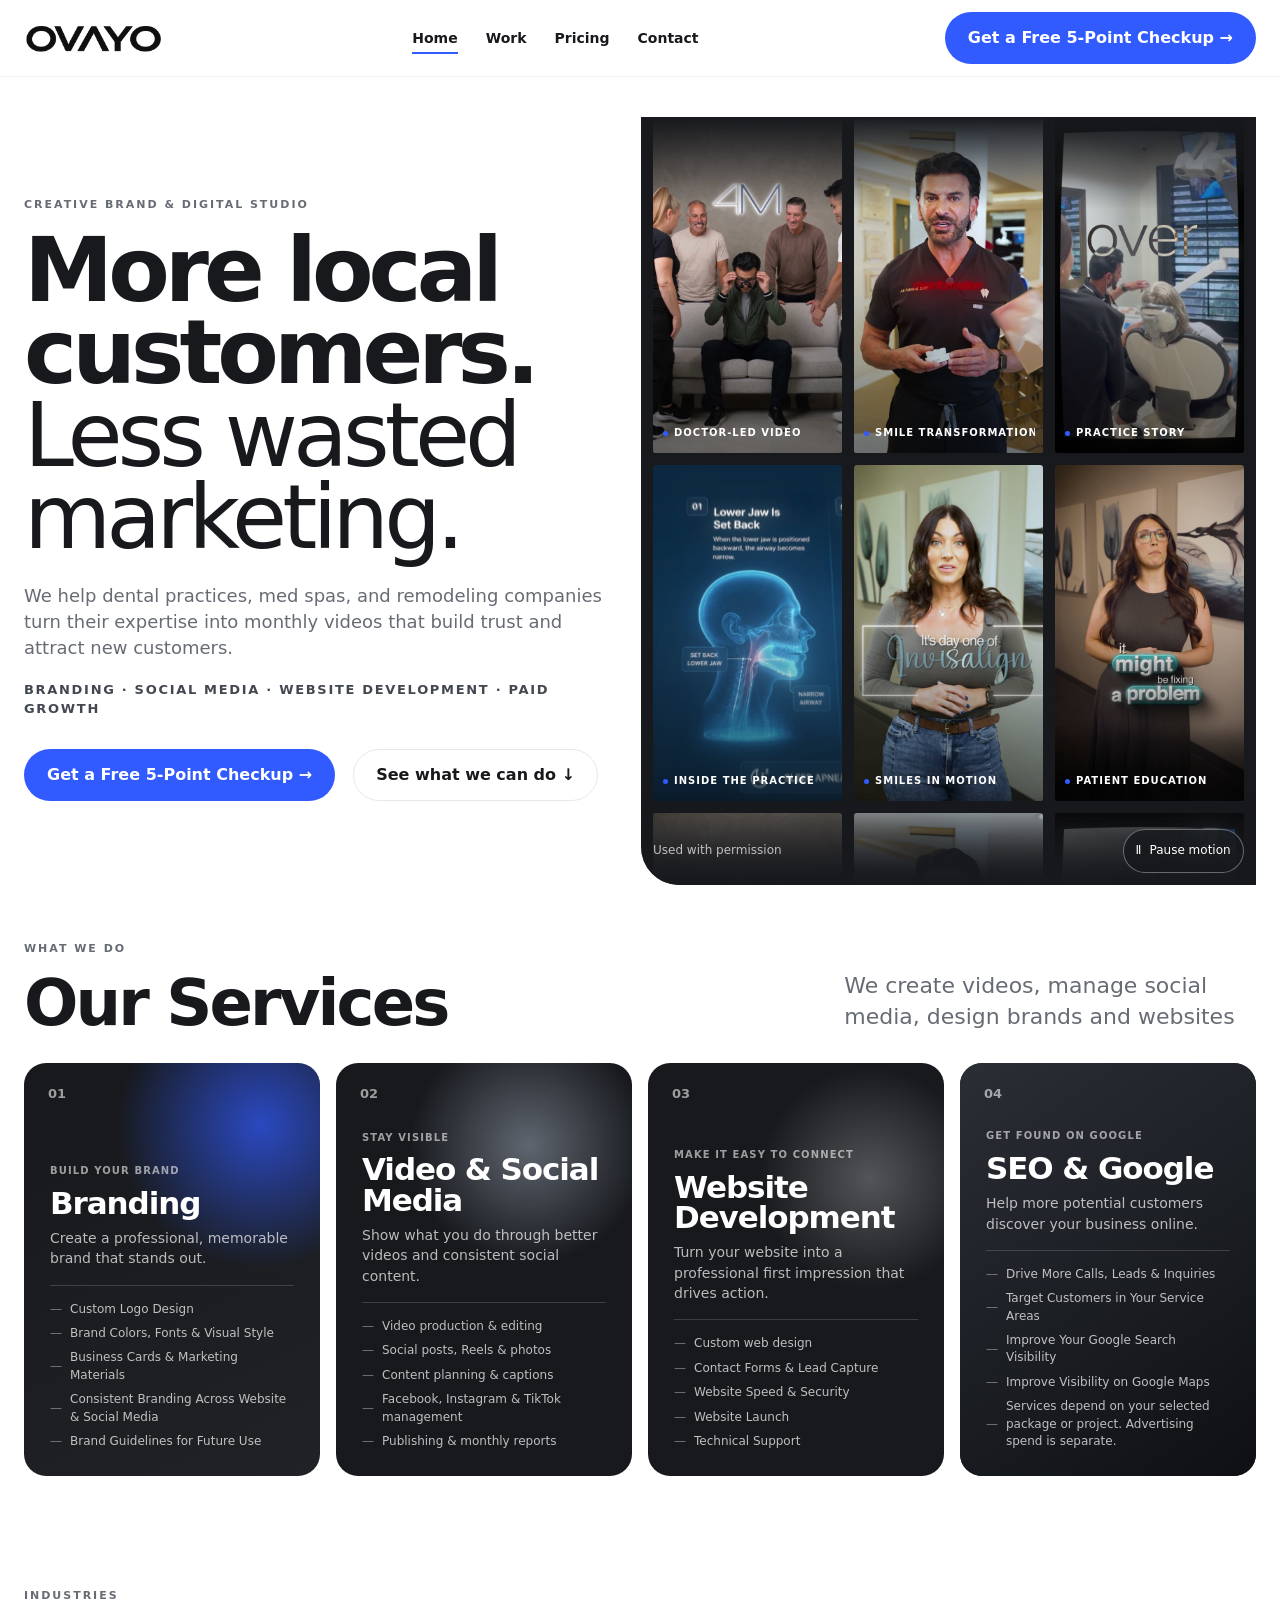
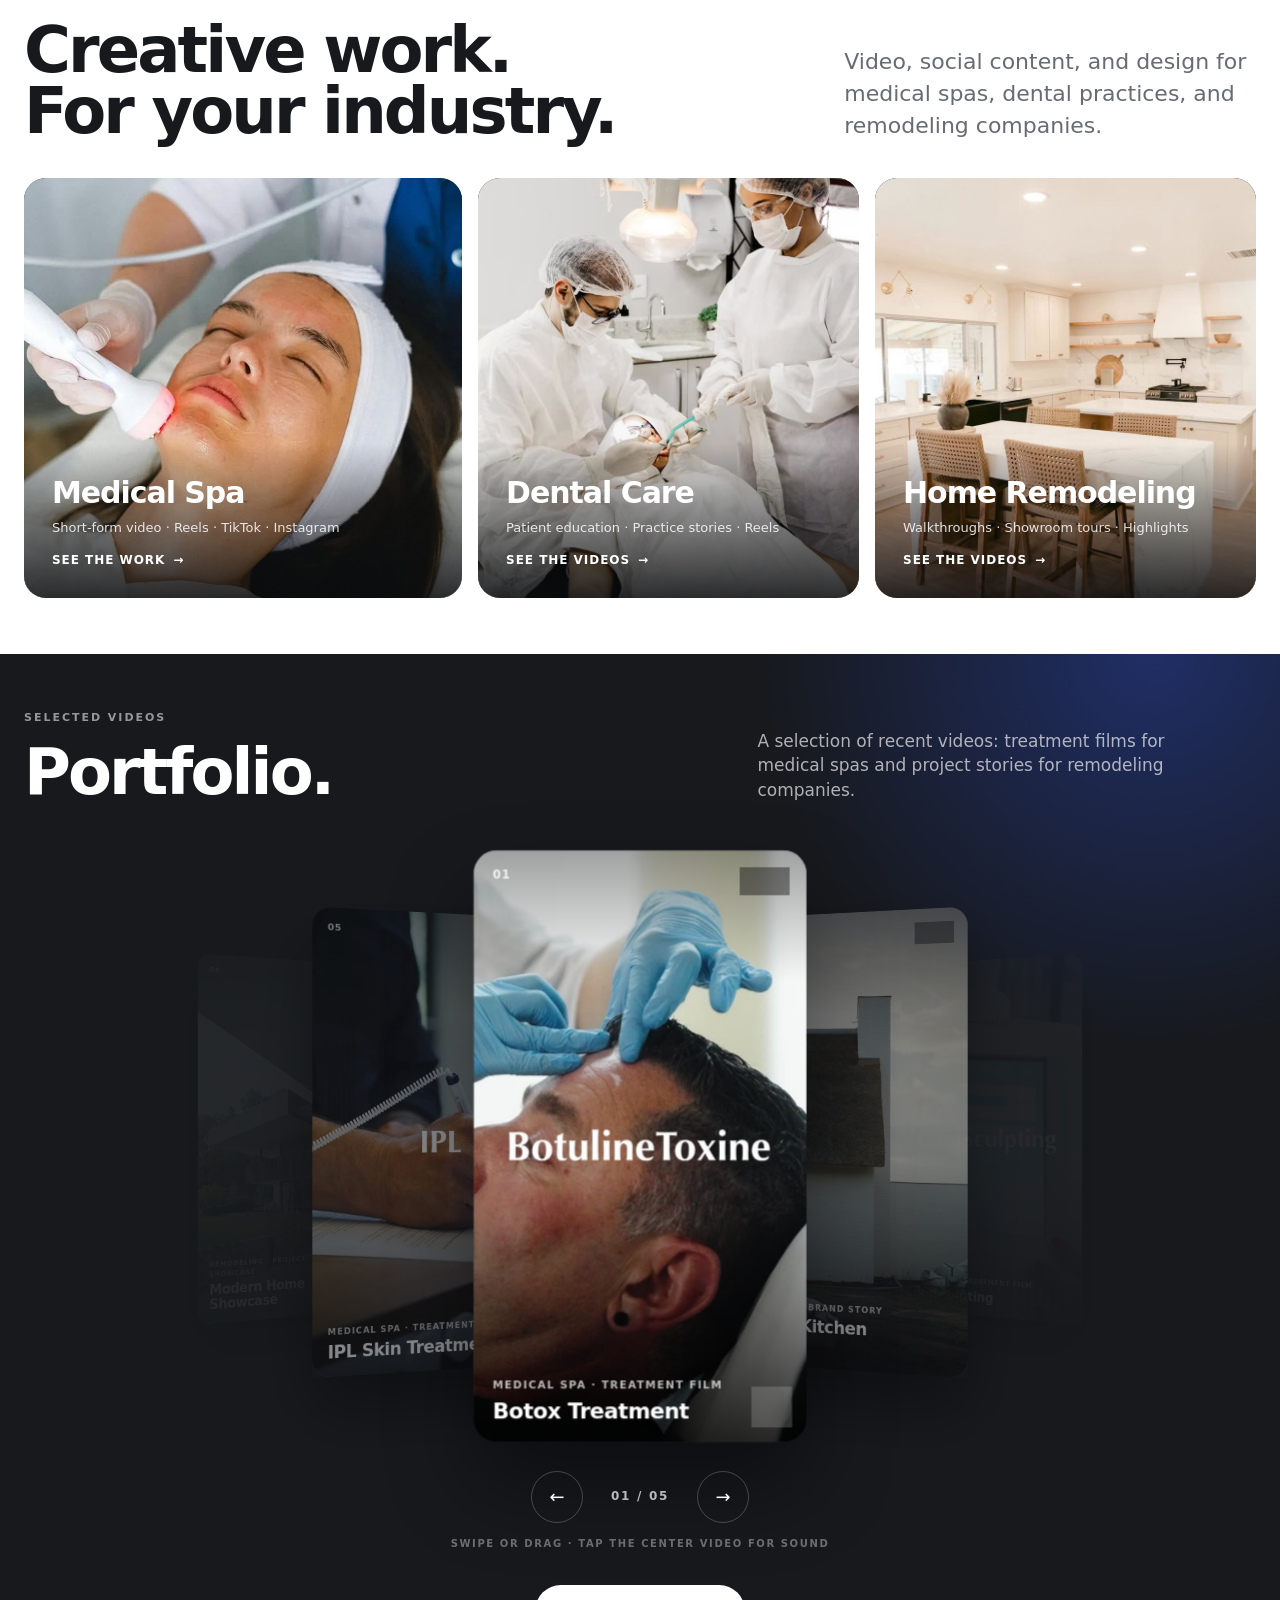
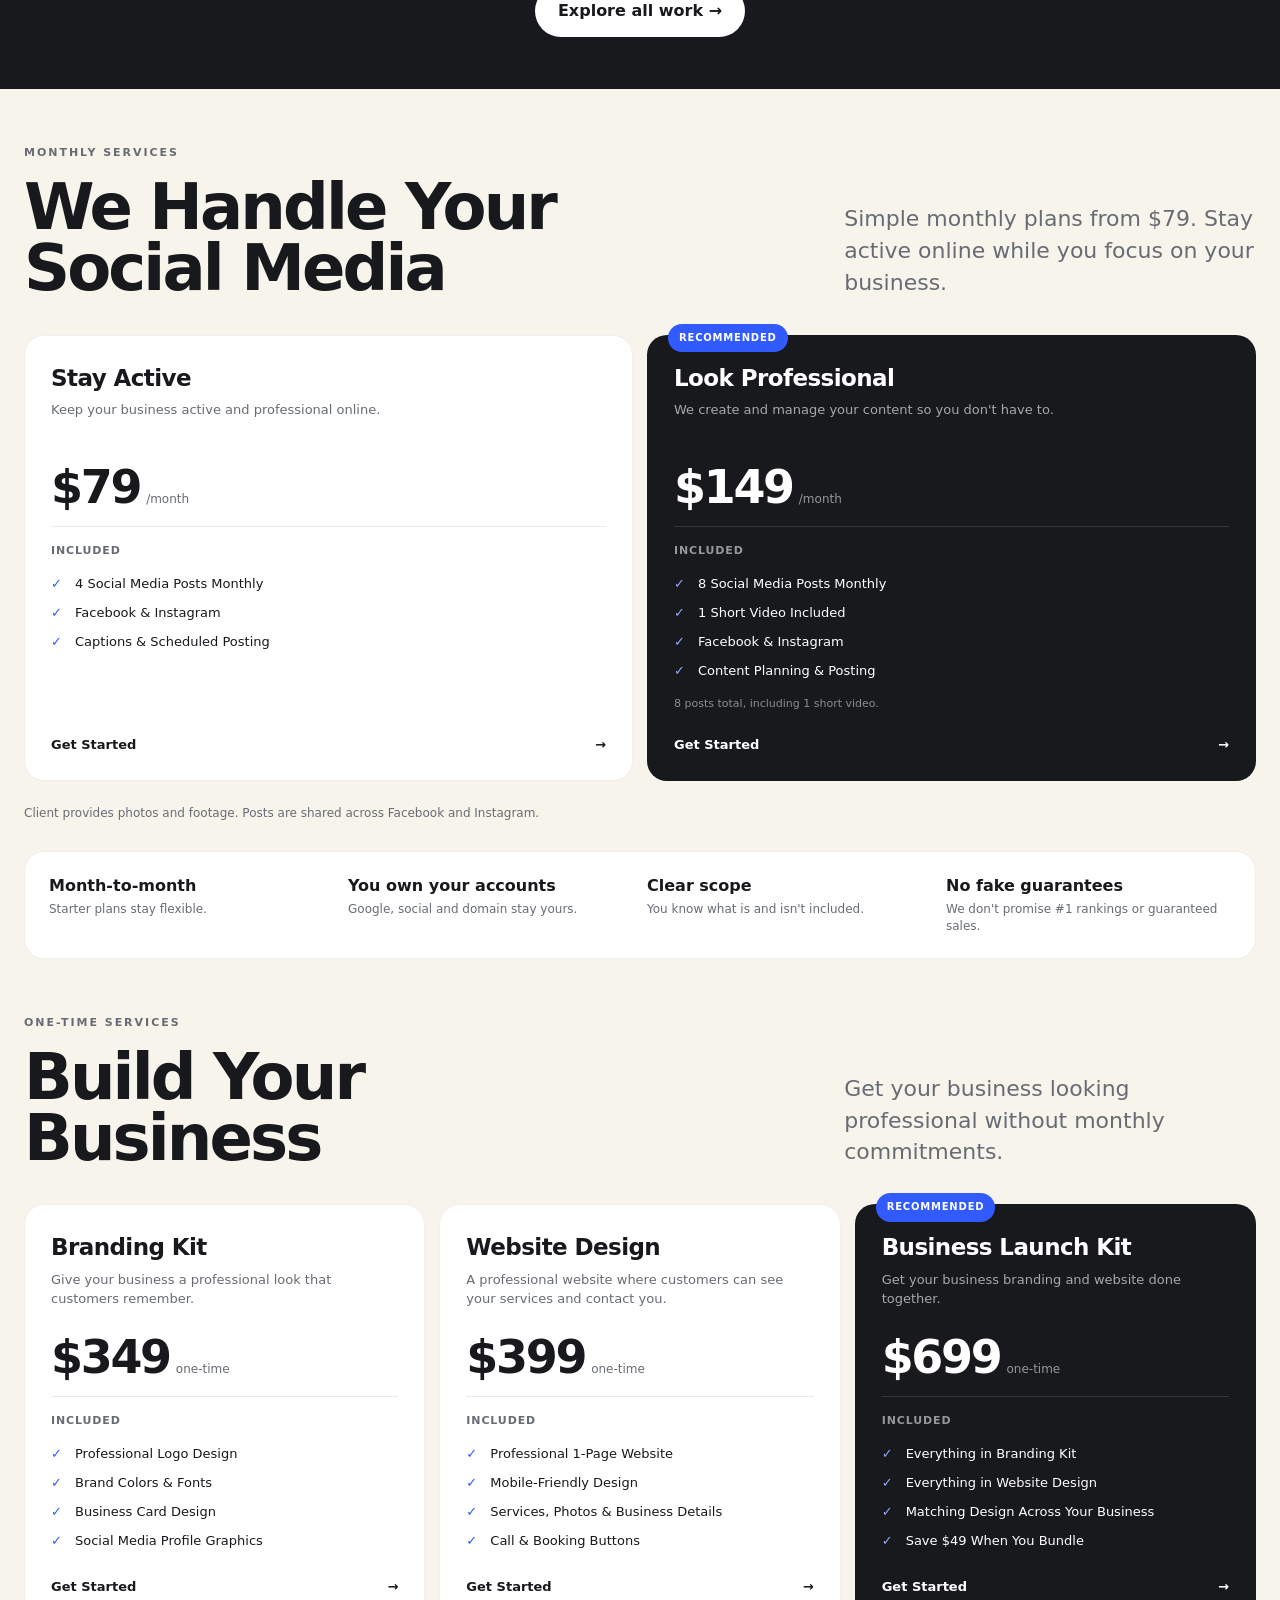
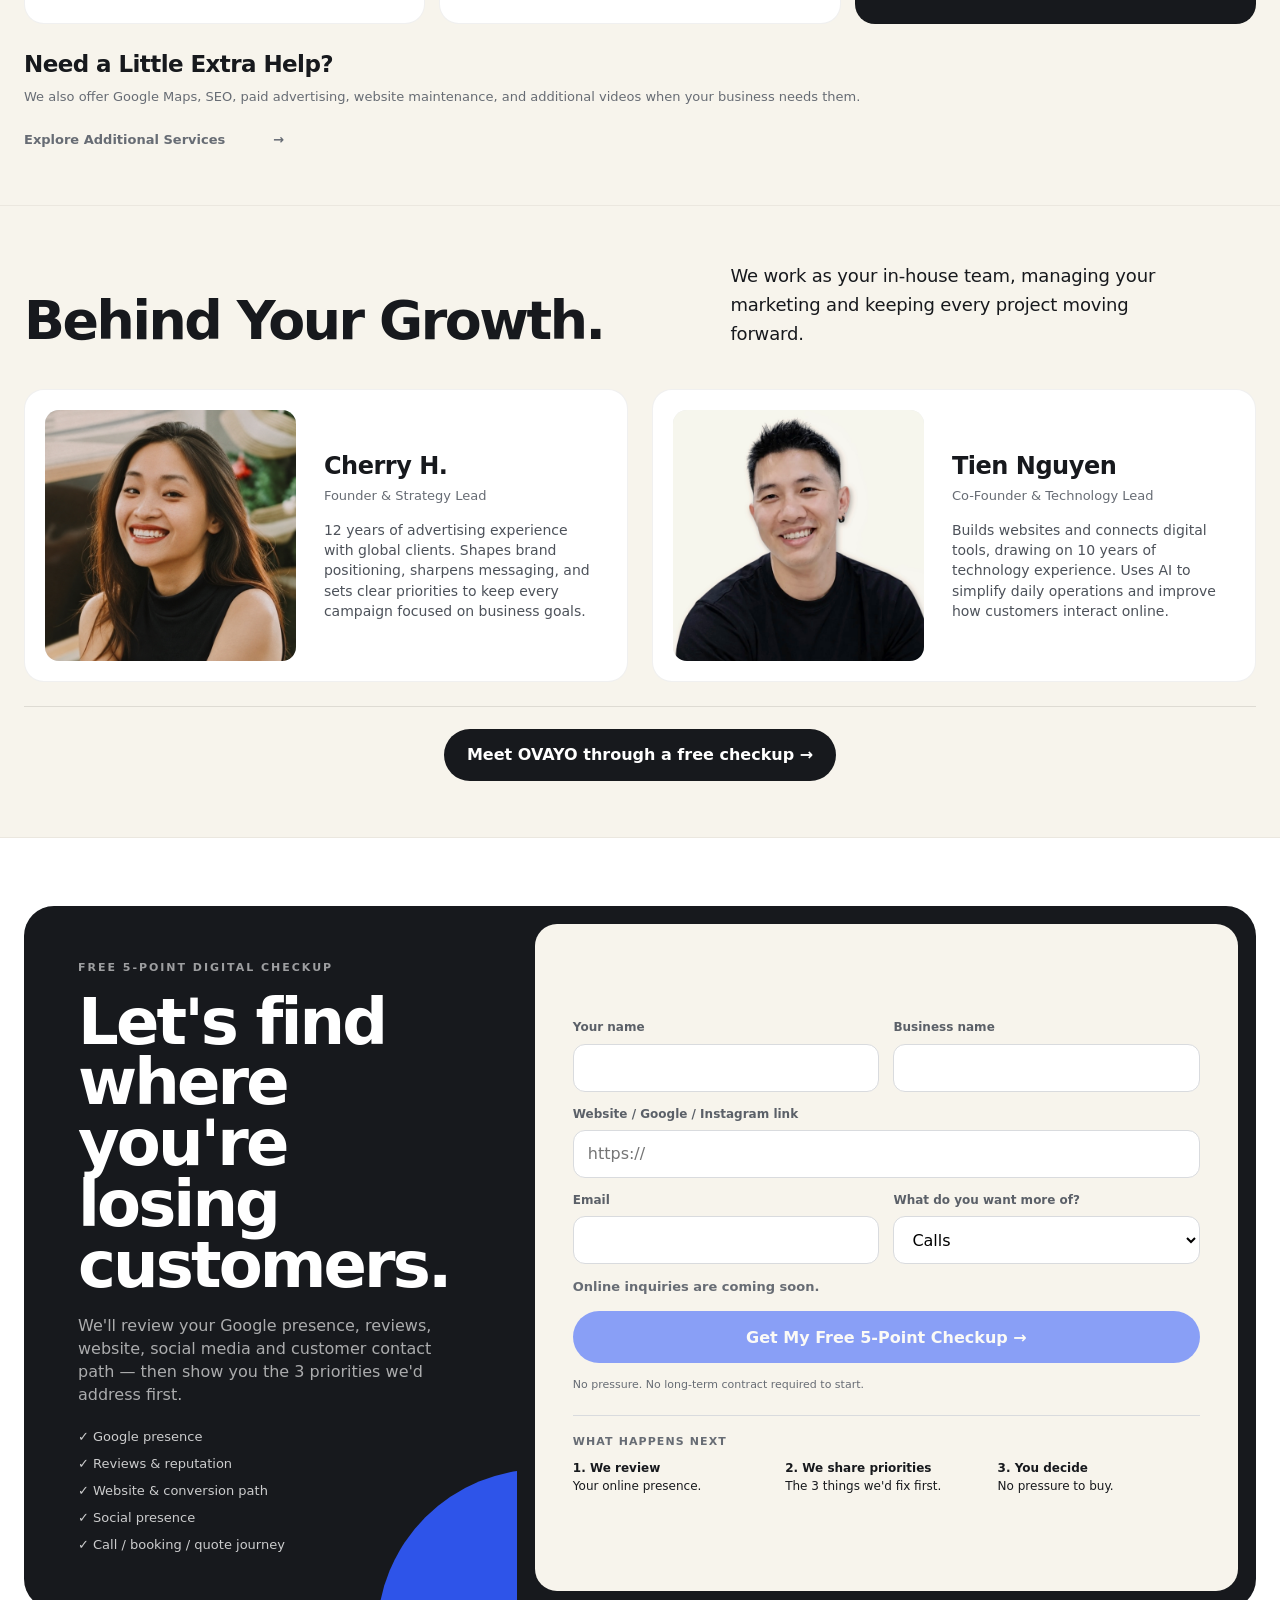
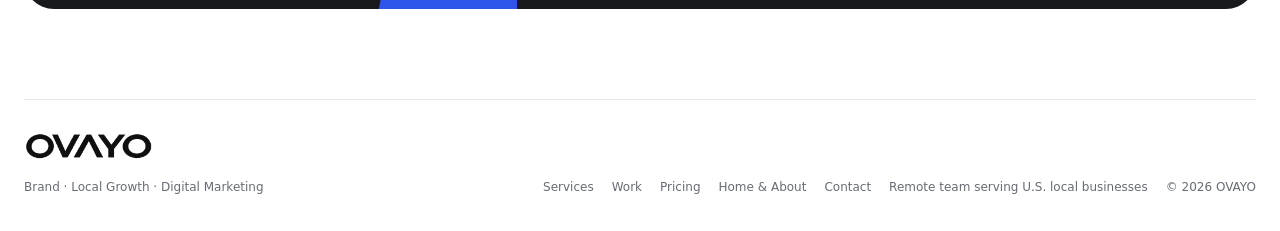
==== commit fc221cd2: "Update index.html" ====
--- a/index.html
+++ b/index.html
@@ -172,10 +172,10 @@
         <div class="section-head">
           <div>
             <div class="eyebrow">What we do</div>
-            <h2 class="h2">Built to Grow.</h2>
+            <h2 class="h2">Our Services</h2>
           </div>
           <p class="lead">
-            From video production and social content to branding, websites, and digital marketing, we help you build a stronger presence across every customer touchpoint.
+            We create videos, manage social media, design brands and websites
           </p>
         </div>
 
@@ -200,14 +200,14 @@
             <span class="service-number">02</span>
             <div class="service-content">
               <div class="service-kicker">STAY VISIBLE</div>
-              <h3>Social Media</h3>
-              <p>Keep your business active, engaging, and connected with customers.</p>
+              <h3>Video & Social Media</h3>
+              <p>Show what you do through better videos and consistent social content.</p>
               <ul class="service-list">
-                <li>Manage Your Facebook, Instagram & TikTok Accounts</li>
-                <li>Plan & Publish Content</li>
-                <li>Create Posts, Photos & Videos</li>
-                <li>Improve Content Monthly</li>
-                <li>Monthly Report</li>
+                <li>Video production & editing</li>
+                <li>Social posts, Reels & photos</li>
+                <li>Content planning & captions</li>
+                <li>Facebook, Instagram & TikTok management</li>
+                <li>Publishing & monthly reports</li>
               </ul>
             </div>
           </article>
@@ -239,7 +239,7 @@
                 <li>Target Customers in Your Service Areas</li>
                 <li>Improve Your Google Search Visibility</li>
                 <li>Improve Visibility on Google Maps</li>
-                <li>Monthly Progress & Performance Reports</li>
+                <li>Services depend on your selected package or project. Advertising spend is separate.</li>
               </ul>
             </div>
           </article>
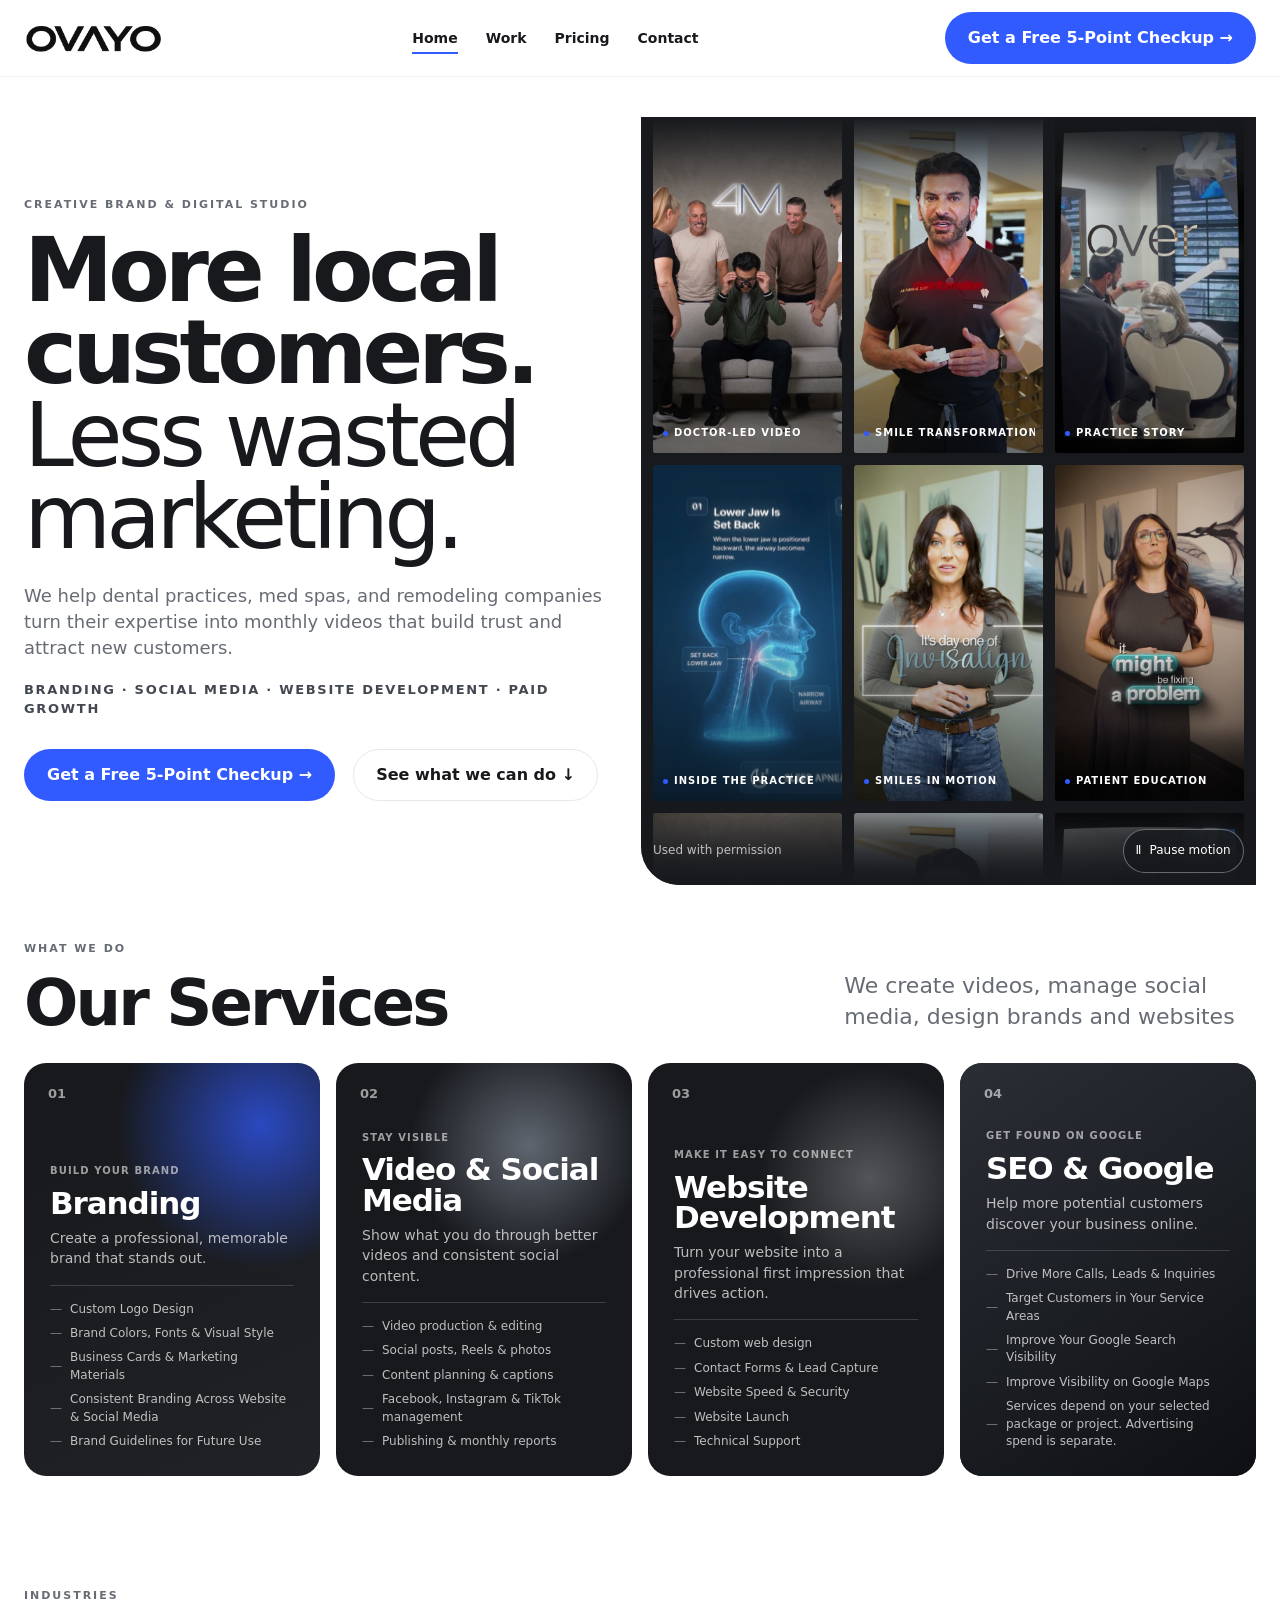
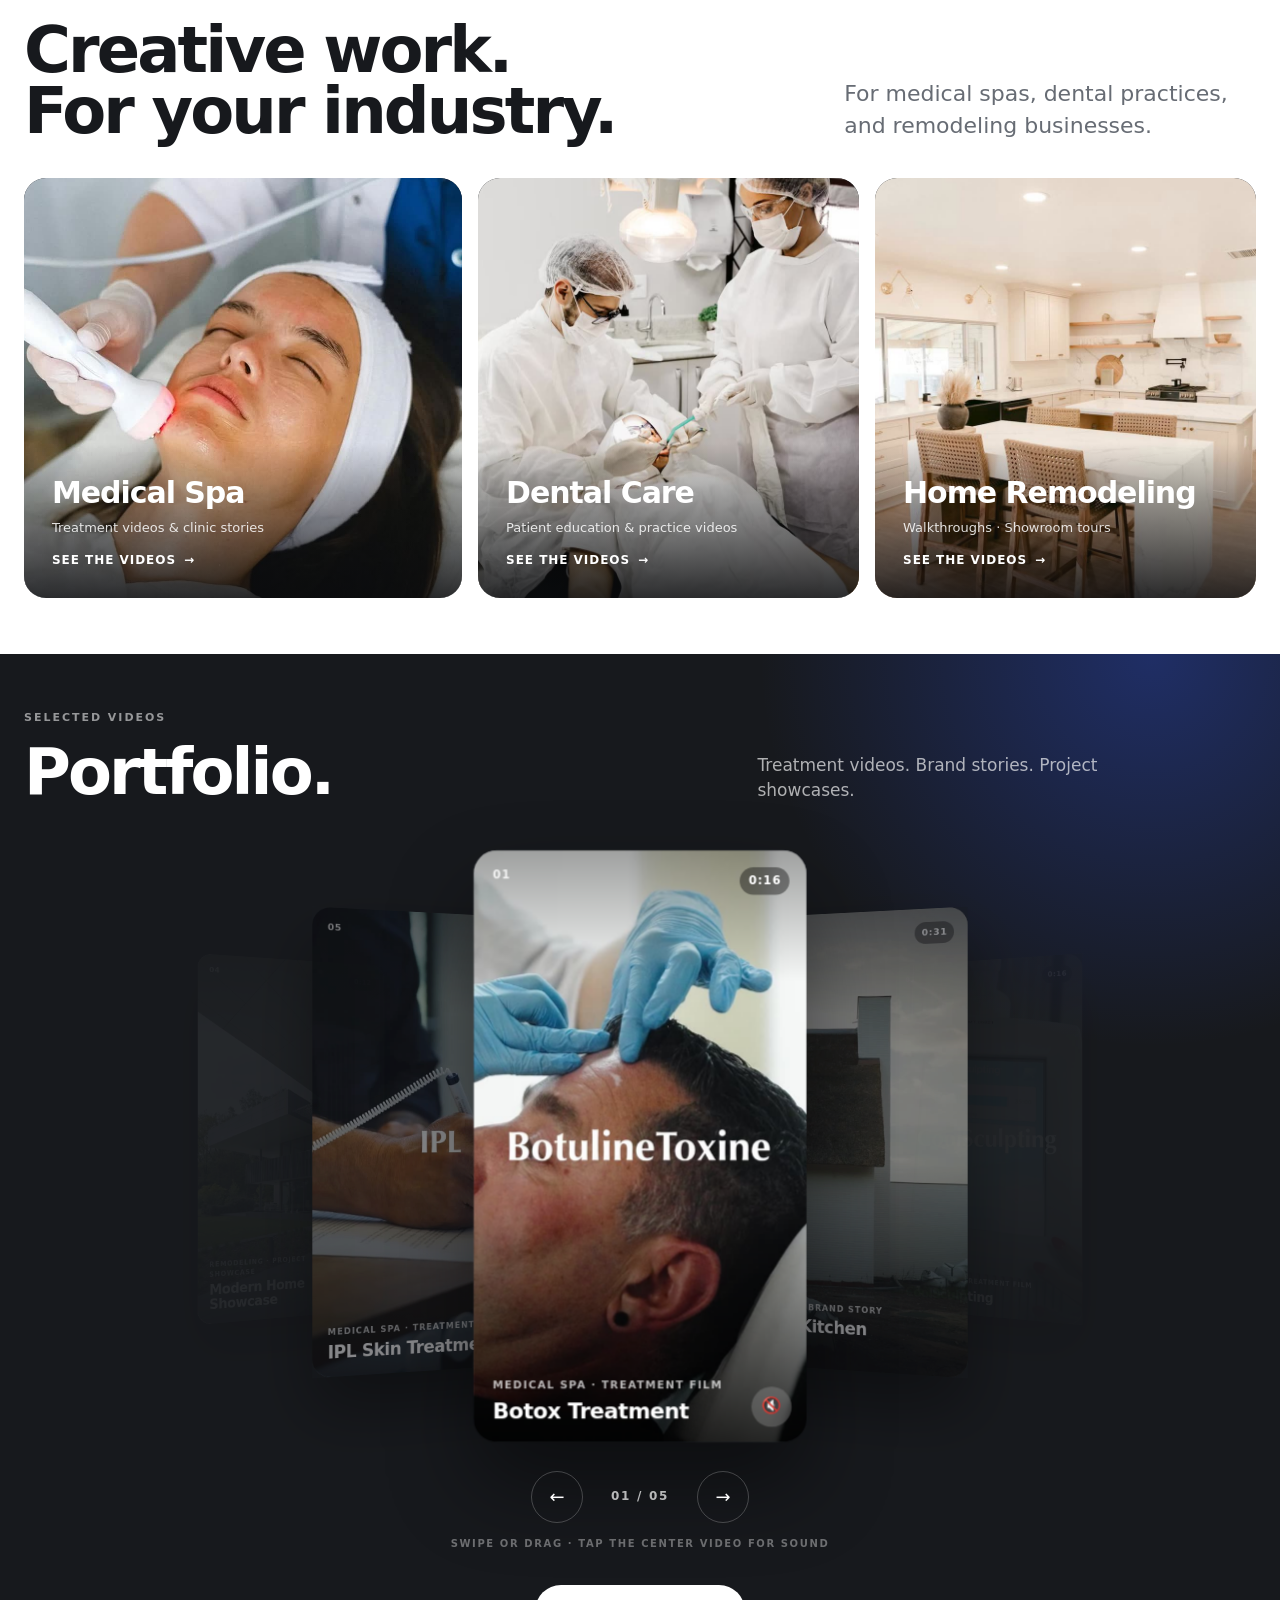
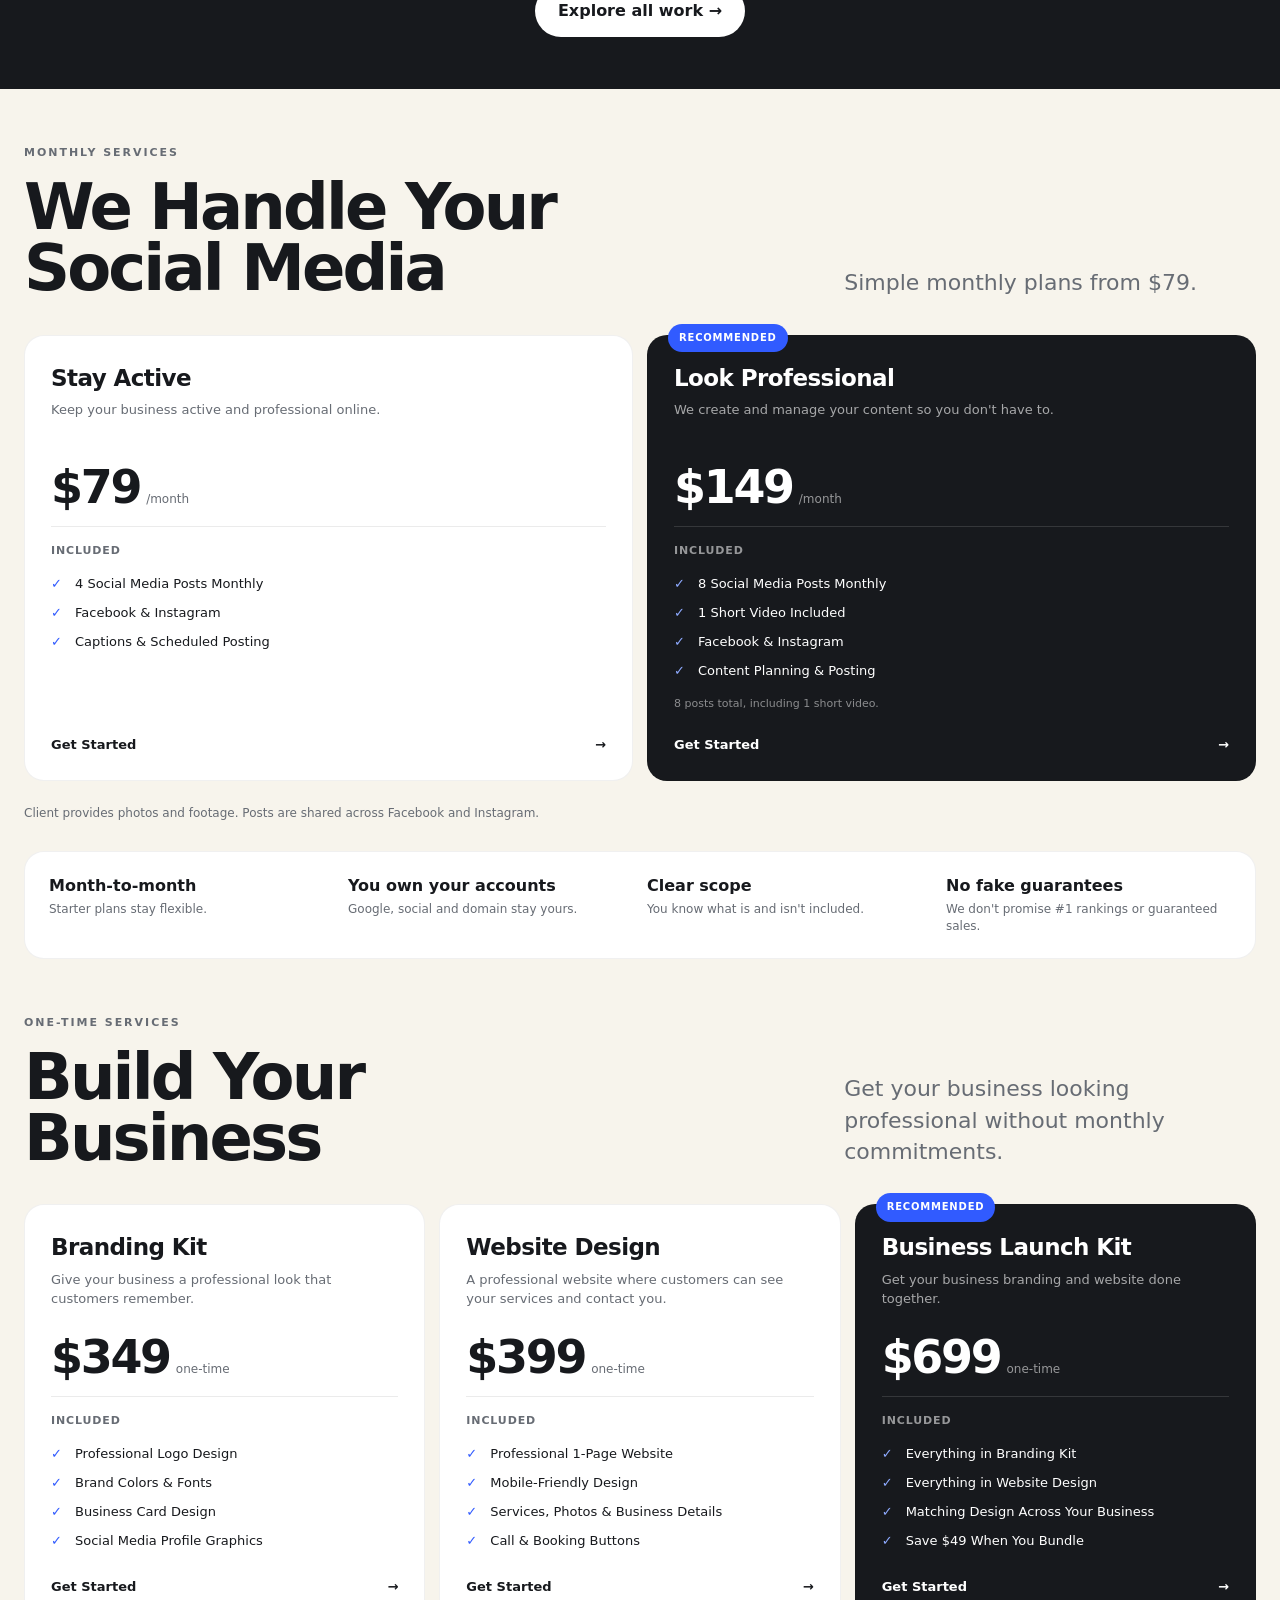
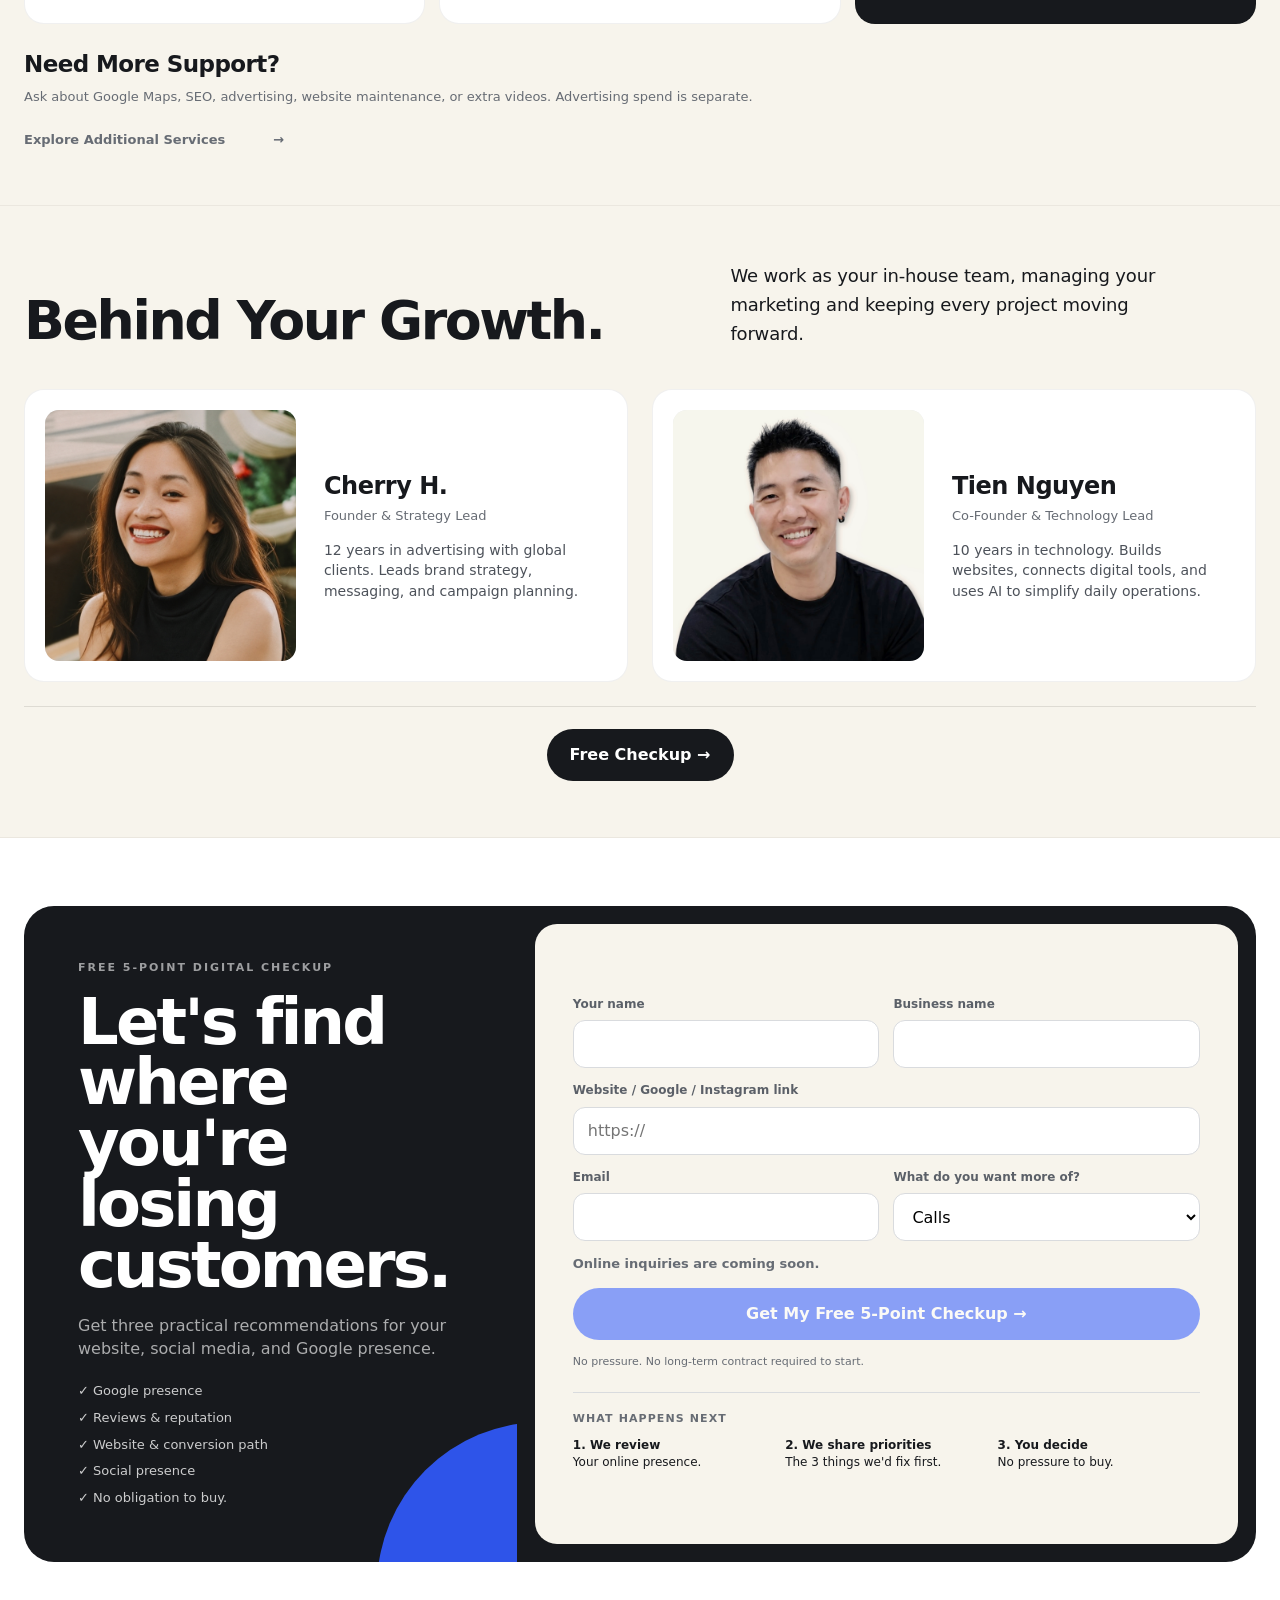
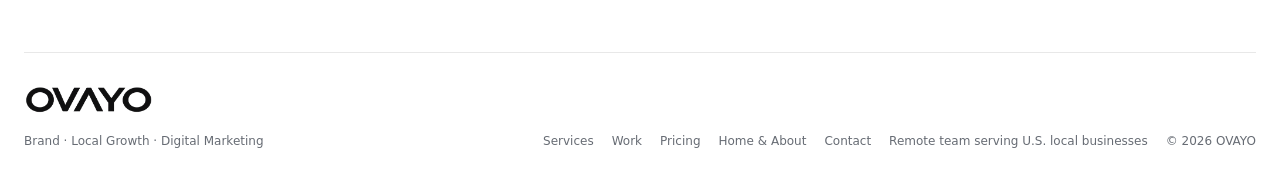
==== commit 11ed7e6e: "Update index.html" ====
--- a/index.html
+++ b/index.html
@@ -254,15 +254,15 @@
             <div class="eyebrow">Industries</div>
             <h2 class="h2">Creative work.<br>For your industry.</h2>
           </div>
-          <p class="lead">Video, social content, and design for medical spas, dental practices, and remodeling companies.</p>
+          <p class="lead">For medical spas, dental practices, and remodeling businesses.</p>
         </div>
         <div class="work-grid">
           <article class="work-card work-card--photo">
             <div class="work-art"><img src="assets/industries/medical-spa.jpg" alt="Light therapy facial treatment at a medical spa" width="1000" height="838" loading="lazy" decoding="async" style="object-position:42% center" /></div>
             <div class="work-overlay">
               <div class="work-title">Medical Spa</div>
-              <div class="work-meta">Short-form video · Reels · TikTok · Instagram</div>
-              <div class="work-cta">See the work <span aria-hidden="true">→</span></div>
+              <div class="work-meta">	Treatment videos & clinic stories</div>
+              <div class="work-cta">See the videos <span aria-hidden="true">→</span></div>
             </div>
             <a class="work-card-link" href="work.html#medical-spa" aria-label="See the Medical Spa video work"></a>
           </article>
@@ -270,7 +270,7 @@
             <div class="work-art"><img src="assets/industries/dental-care.jpg" alt="Dentist and assistant treating a patient" width="800" height="1199" loading="lazy" decoding="async" style="object-position:center 35%" /></div>
             <div class="work-overlay">
               <div class="work-title">Dental Care</div>
-              <div class="work-meta">Patient education · Practice stories · Reels</div>
+              <div class="work-meta">	Patient education & practice videos</div>
               <div class="work-cta">See the videos <span aria-hidden="true">→</span></div>
             </div>
             <a class="work-card-link" href="work.html#dental-care" aria-label="See the Dental Care videos"></a>
@@ -279,7 +279,7 @@
             <div class="work-art"><img src="assets/industries/home-remodeling.jpg" alt="Bright remodeled kitchen with marble island" width="800" height="1199" loading="lazy" decoding="async" style="object-position:center 55%" /></div>
             <div class="work-overlay">
               <div class="work-title">Home Remodeling</div>
-              <div class="work-meta">Walkthroughs · Showroom tours · Highlights</div>
+              <div class="work-meta">Walkthroughs · Showroom tours</div>
               <div class="work-cta">See the videos <span aria-hidden="true">→</span></div>
             </div>
             <a class="work-card-link" href="work.html#remodeling" aria-label="See the Home Remodeling videos"></a>
@@ -295,7 +295,7 @@
             <div class="eyebrow">Selected videos</div>
             <h2 class="h2" id="portfolio-heading">Portfolio.</h2>
           </div>
-          <p>A selection of recent videos: treatment films for medical spas and project stories for remodeling companies.</p>
+          <p>Treatment videos. Brand stories. Project showcases.</p>
         </div>
         <div class="carousel3d" tabindex="0" role="region" aria-roledescription="carousel" aria-label="Selected portfolio videos">
           <div class="c3d-stage">
@@ -374,7 +374,7 @@
             <div class="eyebrow">Monthly services</div>
             <h2 class="h2" id="pricing-heading">We Handle Your<br>Social Media</h2>
           </div>
-          <p class="lead">Simple monthly plans from $79. Stay active online while you focus on your business.</p>
+          <p class="lead">Simple monthly plans from $79.</p>
         </div>
         <div class="pricing-grid pricing-grid--social">
           <article class="price-card">
@@ -474,8 +474,8 @@
           </article>
         </div>
         <div class="pricing-footnote" id="additional-services">
-          <h3 class="package-name">Need a Little Extra Help?</h3>
-          <p class="package-outcome">We also offer Google Maps, SEO, paid advertising, website maintenance, and additional videos when your business needs them.</p>
+          <h3 class="package-name">Need More Support?</h3>
+          <p class="package-outcome">Ask about Google Maps, SEO, advertising, website maintenance, or extra videos. Advertising spend is separate.</p>
           <a class="package-link" href="#services">Explore Additional Services <span aria-hidden="true">→</span></a>
         </div>
       </div>
@@ -502,7 +502,7 @@
             <div class="team-body">
               <div class="team-name">Cherry H.</div>
               <div class="team-role">Founder &amp; Strategy Lead</div>
-              <p class="team-value">12 years of advertising experience with global clients. Shapes brand positioning, sharpens messaging, and sets clear priorities to keep every campaign focused on business goals.</p>
+              <p class="team-value">12 years in advertising with global clients. Leads brand strategy, messaging, and campaign planning.</p>
             </div>
           </article>
 
@@ -513,14 +513,14 @@
             <div class="team-body">
               <div class="team-name">Tien Nguyen</div>
               <div class="team-role">Co-Founder &amp; Technology Lead</div>
-              <p class="team-value">Builds websites and connects digital tools, drawing on 10 years of technology experience. Uses AI to simplify daily operations and improve how customers interact online.</p>
+              <p class="team-value">10 years in technology. Builds websites, connects digital tools, and uses AI to simplify daily operations.</p>
             </div>
           </article>
 
         </div>
 
         <div class="team-direct">
-          <a href="#checkup" class="btn btn-dark">Meet OVAYO through a free checkup →</a>
+          <a href="#checkup" class="btn btn-dark">Free Checkup →</a>
         </div>
       </div>
 
@@ -532,7 +532,7 @@
           <div class="eyebrow" style="color:rgba(255,255,255,.58);">Free 5-point digital checkup</div>
           <h2 class="h2">Let's find where you're losing customers.</h2>
           <p>
-            We'll review your Google presence, reviews, website, social media and customer contact path — then show you the 3 priorities we'd address first.
+           Get three practical recommendations for your website, social media, and Google presence.
           </p>
 
           <div style="display:grid;gap:8px;margin-top:22px;font-size:13px;color:rgba(255,255,255,.78);">
@@ -540,7 +540,7 @@
             <span>✓ Reviews & reputation</span>
             <span>✓ Website & conversion path</span>
             <span>✓ Social presence</span>
-            <span>✓ Call / booking / quote journey</span>
+            <span>✓ No obligation to buy.</span>
           </div>
         </div>
 
